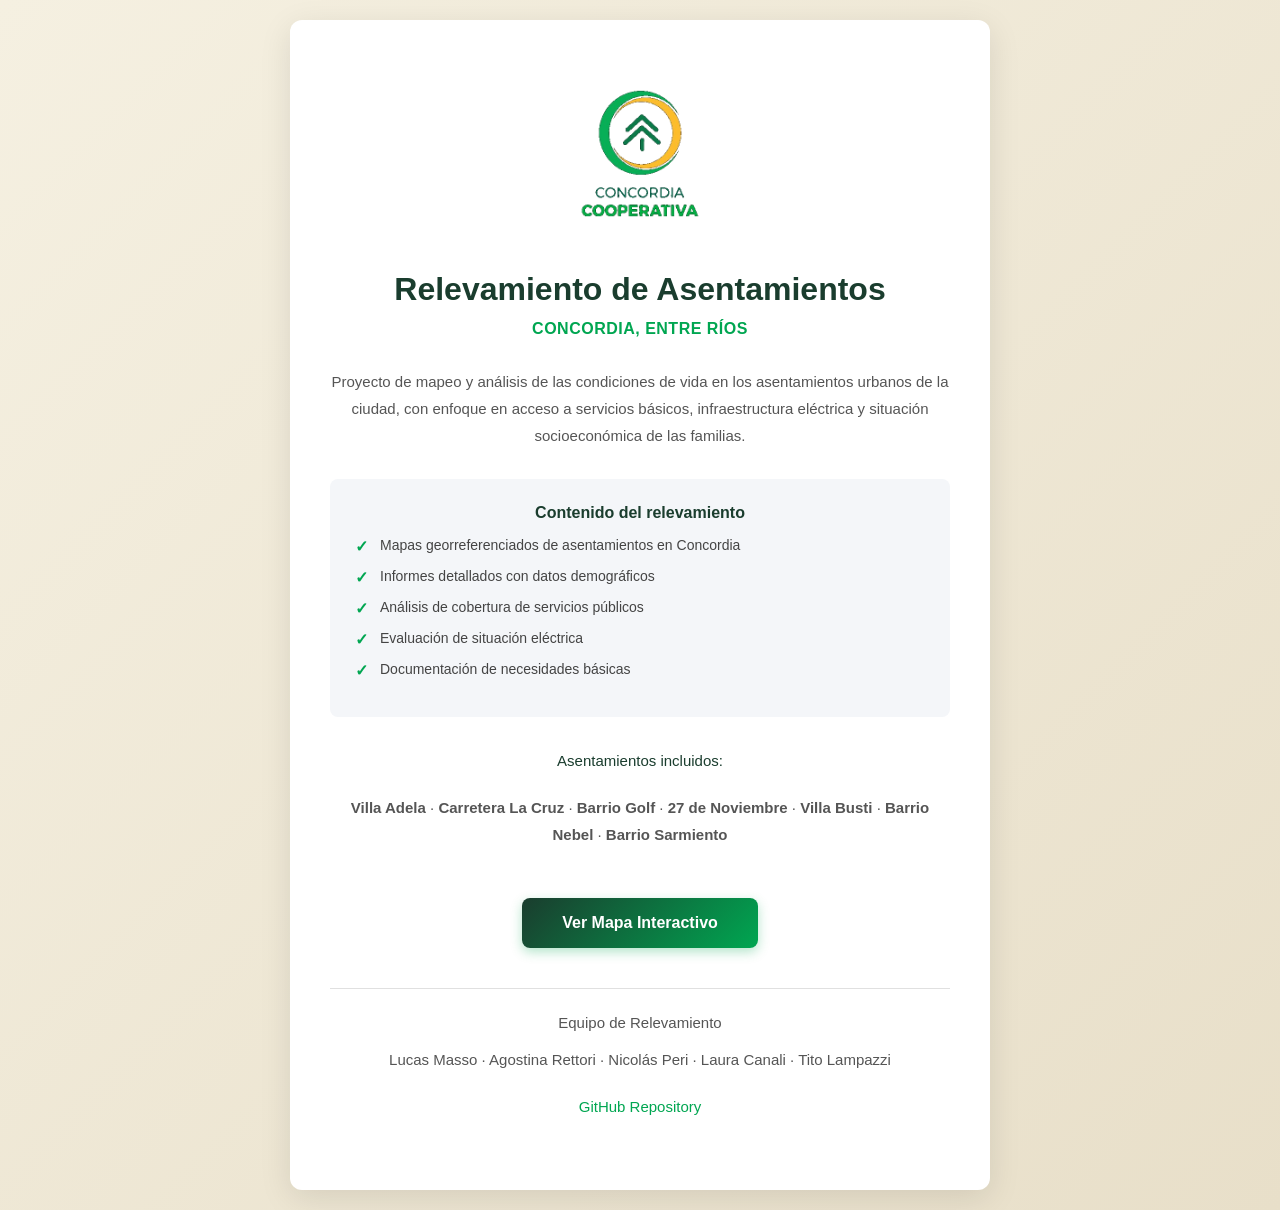
==== index.html @ b4e31e0b "Add files via upload" ====
<!DOCTYPE html>
<html lang="es">
<head>
  <meta charset="UTF-8">
  <meta name="viewport" content="width=device-width, initial-scale=1.0">
  <title>Cooperativa Eléctrica — Relevamiento de Asentamientos</title>
  <style>
    * { margin: 0; padding: 0; box-sizing: border-box; }
    
    body {
      font-family: 'Segoe UI', Tahoma, sans-serif;
      background: linear-gradient(135deg, #f5f0e1 0%, #e8dfc9 100%);
      min-height: 100vh;
      display: flex;
      flex-direction: column;
      justify-content: center;
      align-items: center;
      padding: 20px;
    }
    
    .container {
      max-width: 700px;
      background: white;
      border-radius: 12px;
      box-shadow: 0 8px 32px rgba(0, 0, 0, 0.1);
      padding: 50px 40px;
      text-align: center;
    }
    
    .logo {
      width: 180px;
      height: auto;
      margin: 0 auto 30px;
    }
    
    h1 {
      font-size: 32px;
      font-weight: 700;
      color: #1a3d2e;
      margin-bottom: 12px;
    }
    
    .subtitle {
      font-size: 16px;
      color: #00a651;
      font-weight: 600;
      margin-bottom: 30px;
      text-transform: uppercase;
      letter-spacing: 0.5px;
    }
    
    p {
      font-size: 15px;
      color: #555;
      line-height: 1.8;
      margin-bottom: 20px;
    }
    
    .features {
      background: #f4f6f9;
      border-radius: 8px;
      padding: 25px;
      margin: 30px 0;
      text-align: left;
    }
    
    .features h3 {
      color: #1a3d2e;
      font-size: 16px;
      margin-bottom: 15px;
      text-align: center;
    }
    
    .feature-item {
      display: flex;
      align-items: flex-start;
      margin-bottom: 12px;
      font-size: 14px;
      color: #444;
    }
    
    .feature-item::before {
      content: "✓";
      color: #00a651;
      font-weight: 700;
      margin-right: 12px;
      font-size: 16px;
      flex-shrink: 0;
    }
    
    .cta-button {
      display: inline-block;
      background: linear-gradient(135deg, #1a3d2e, #00a651);
      color: white;
      padding: 16px 40px;
      border-radius: 8px;
      text-decoration: none;
      font-weight: 600;
      font-size: 16px;
      transition: transform 0.2s, box-shadow 0.2s;
      margin-top: 20px;
      box-shadow: 0 4px 12px rgba(0, 166, 81, 0.3);
    }
    
    .cta-button:hover {
      transform: translateY(-2px);
      box-shadow: 0 6px 16px rgba(0, 166, 81, 0.4);
    }
    
    .footer {
      margin-top: 40px;
      padding-top: 20px;
      border-top: 1px solid #e0e0e0;
      font-size: 13px;
      color: #888;
    }
    
    .footer a {
      color: #00a651;
      text-decoration: none;
      font-weight: 500;
    }
    
    .footer a:hover {
      text-decoration: underline;
    }
  </style>
</head>
<body>

<div class="container">
  <img src="logo_cooperativa_transparente.png" alt="Cooperativa Eléctrica" class="logo">
  
  <h1>Relevamiento de Asentamientos</h1>
  <div class="subtitle">Concordia, Entre Ríos</div>
  
  <p>Proyecto de mapeo y análisis de las condiciones de vida en los asentamientos urbanos de la ciudad, con enfoque en acceso a servicios básicos, infraestructura eléctrica y situación socioeconómica de las familias.</p>
  
  <div class="features">
    <h3>Contenido del relevamiento</h3>
    <div class="feature-item">Mapas georreferenciados de asentamientos en Concordia</div>
    <div class="feature-item">Informes detallados con datos demográficos</div>
    <div class="feature-item">Análisis de cobertura de servicios públicos</div>
    <div class="feature-item">Evaluación de situación eléctrica</div>
    <div class="feature-item">Documentación de necesidades básicas</div>
  </div>
  
  <p style="font-weight: 500; color: #1a3d2e; margin-top: 25px;">
    Asentamientos incluidos:
  </p>
  <p style="margin-bottom: 30px;">
    <strong>Villa Adela</strong> · <strong>Carretera La Cruz</strong> · <strong>Barrio Golf</strong> · <strong>27 de Noviembre</strong> · <strong>Villa Busti</strong> · <strong>Barrio Nebel</strong> · <strong>Barrio Sarmiento</strong>
  </p>
  
  <a href="Mapa Relevamiento Asentamientos.html" class="cta-button">Ver Mapa Interactivo</a>
  
  <div class="footer">
    <p style="margin-bottom: 10px;">Equipo de Relevamiento</p>
    <p>Lucas Masso · Agostina Rettori · Nicolás Peri · Laura Canali · Tito Lampazzi</p>
    <p style="margin-top: 15px;">
      <a href="https://github.com/relevamientoestrategico/Mapa-Cooperativa">GitHub Repository</a>
    </p>
  </div>
</div>

</body>
</html>
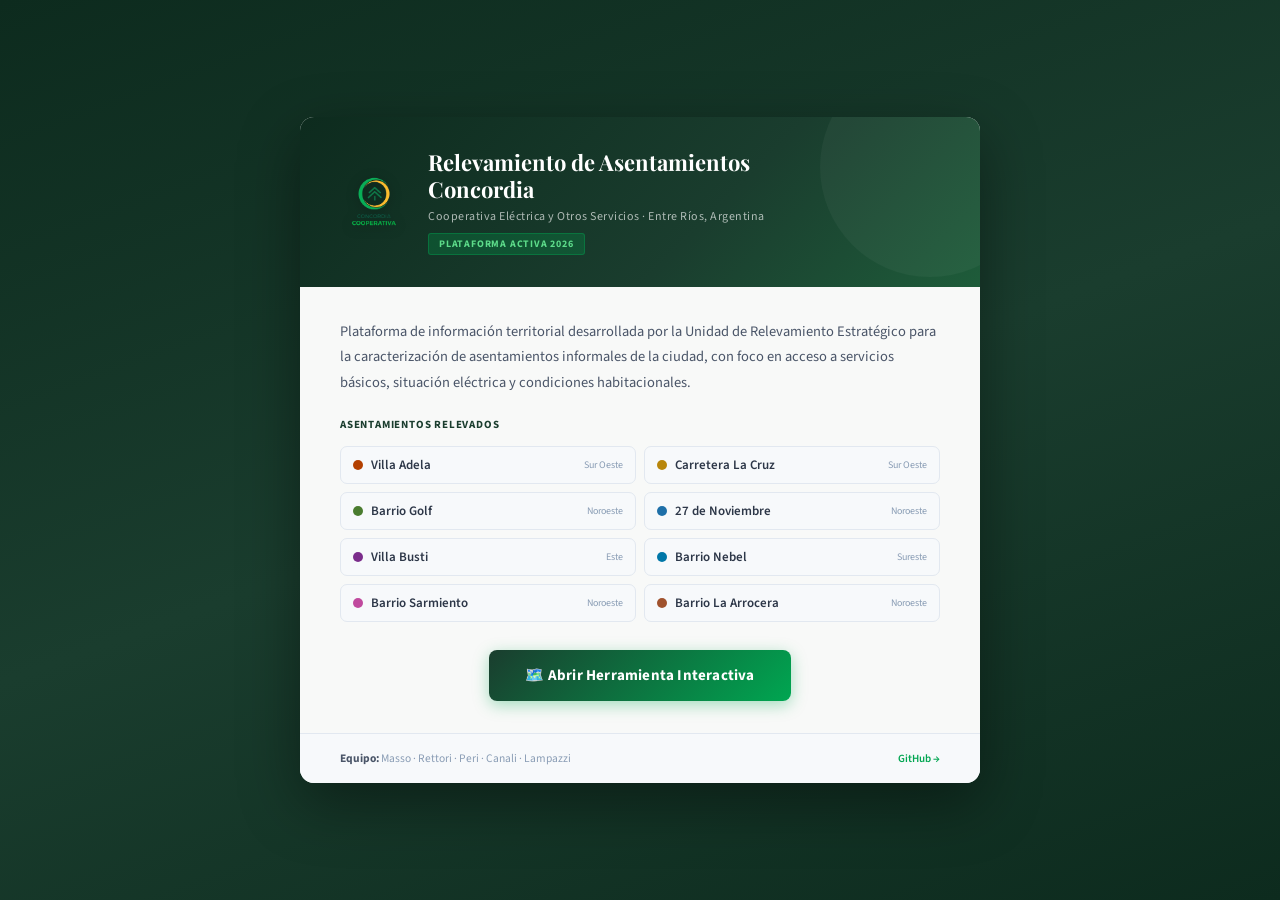
==== commit 7e4f646f: "Add files via upload" ====
--- a/index.html
+++ b/index.html
@@ -4,164 +4,141 @@
   <meta charset="UTF-8">
   <meta name="viewport" content="width=device-width, initial-scale=1.0">
   <title>Cooperativa Eléctrica — Relevamiento de Asentamientos</title>
+  <link href="https://fonts.googleapis.com/css2?family=Playfair+Display:wght@600;700&family=Source+Sans+3:wght@300;400;600&display=swap" rel="stylesheet">
   <style>
-    * { margin: 0; padding: 0; box-sizing: border-box; }
-    
-    body {
-      font-family: 'Segoe UI', Tahoma, sans-serif;
-      background: linear-gradient(135deg, #f5f0e1 0%, #e8dfc9 100%);
-      min-height: 100vh;
-      display: flex;
-      flex-direction: column;
-      justify-content: center;
-      align-items: center;
-      padding: 20px;
+    *{margin:0;padding:0;box-sizing:border-box;}
+    body{
+      font-family:'Source Sans 3',sans-serif;
+      background:linear-gradient(160deg,#0d2b1e 0%,#1a3d2e 50%,#0d2b1e 100%);
+      min-height:100vh;display:flex;flex-direction:column;
+      justify-content:center;align-items:center;padding:24px;
     }
-    
-    .container {
-      max-width: 700px;
-      background: white;
-      border-radius: 12px;
-      box-shadow: 0 8px 32px rgba(0, 0, 0, 0.1);
-      padding: 50px 40px;
-      text-align: center;
+    .card{
+      max-width:680px;width:100%;
+      background:rgba(255,255,255,0.97);
+      border-radius:14px;
+      box-shadow:0 20px 60px rgba(0,0,0,0.4);
+      overflow:hidden;
     }
-    
-    .logo {
-      width: 180px;
-      height: auto;
-      margin: 0 auto 30px;
+    /* Header institucional */
+    .card-header{
+      background:linear-gradient(135deg,#0d2b1e 0%,#1a3d2e 60%,#1e5c3a 100%);
+      padding:32px 40px;
+      display:flex;align-items:center;gap:20px;
+      position:relative;overflow:hidden;
     }
-    
-    h1 {
-      font-size: 32px;
-      font-weight: 700;
-      color: #1a3d2e;
-      margin-bottom: 12px;
+    .card-header::after{
+      content:'';position:absolute;
+      top:-60px;right:-60px;
+      width:220px;height:220px;border-radius:50%;
+      background:rgba(255,255,255,0.04);
     }
-    
-    .subtitle {
-      font-size: 16px;
-      color: #00a651;
-      font-weight: 600;
-      margin-bottom: 30px;
-      text-transform: uppercase;
-      letter-spacing: 0.5px;
+    .card-header img{width:68px;height:68px;object-fit:contain;filter:drop-shadow(0 2px 6px rgba(0,0,0,0.3));position:relative;z-index:1;}
+    .card-header-text{position:relative;z-index:1;}
+    .card-header-text h1{
+      font-family:'Playfair Display',serif;
+      font-size:22px;font-weight:700;color:#fff;
+      line-height:1.25;margin-bottom:4px;
     }
-    
-    p {
-      font-size: 15px;
-      color: #555;
-      line-height: 1.8;
-      margin-bottom: 20px;
+    .card-header-text .sub{font-size:12px;color:rgba(255,255,255,0.65);letter-spacing:0.5px;}
+    .card-header-text .badge{
+      display:inline-block;margin-top:8px;
+      background:rgba(0,166,81,0.25);border:1px solid rgba(0,166,81,0.4);
+      color:#5ddb8a;font-size:10px;font-weight:700;
+      padding:3px 10px;border-radius:3px;letter-spacing:0.8px;text-transform:uppercase;
     }
-    
-    .features {
-      background: #f4f6f9;
-      border-radius: 8px;
-      padding: 25px;
-      margin: 30px 0;
-      text-align: left;
+    /* Cuerpo */
+    .card-body{padding:32px 40px;}
+    .card-body p{font-size:14.5px;color:#4a5568;line-height:1.75;margin-bottom:18px;}
+    /* Barrios grid */
+    .barrios-section{margin:22px 0;}
+    .barrios-title{font-size:11px;font-weight:700;color:#1a3d2e;text-transform:uppercase;letter-spacing:0.8px;margin-bottom:14px;}
+    .barrios-grid{display:grid;grid-template-columns:repeat(2,1fr);gap:8px;}
+    .barrio-chip{
+      display:flex;align-items:center;gap:8px;
+      background:#f7f9fb;border:1px solid #e2e8f0;
+      border-radius:7px;padding:9px 12px;
+      font-size:13px;font-weight:600;color:#2d3748;
+      transition:all 0.15s;
     }
-    
-    .features h3 {
-      color: #1a3d2e;
-      font-size: 16px;
-      margin-bottom: 15px;
-      text-align: center;
+    .barrio-chip:hover{background:#f0f8f3;border-color:#a8d5b5;}
+    .barrio-dot{width:10px;height:10px;border-radius:50%;flex-shrink:0;}
+    .barrio-zona{font-size:10px;color:#8a9db5;margin-left:auto;font-weight:400;}
+    /* CTA */
+    .cta-wrap{text-align:center;margin-top:28px;}
+    .cta-btn{
+      display:inline-flex;align-items:center;gap:10px;
+      background:linear-gradient(135deg,#1a3d2e,#00a651);
+      color:white;padding:15px 36px;border-radius:8px;
+      text-decoration:none;font-weight:700;font-size:15px;
+      box-shadow:0 4px 16px rgba(0,166,81,0.35);
+      transition:transform 0.2s,box-shadow 0.2s;
+      letter-spacing:0.2px;
     }
-    
-    .feature-item {
-      display: flex;
-      align-items: flex-start;
-      margin-bottom: 12px;
-      font-size: 14px;
-      color: #444;
+    .cta-btn:hover{transform:translateY(-2px);box-shadow:0 8px 24px rgba(0,166,81,0.4);}
+    /* Footer */
+    .card-footer{
+      background:#f7f9fb;border-top:1px solid #e2e8f0;
+      padding:16px 40px;
+      display:flex;align-items:center;justify-content:space-between;
     }
-    
-    .feature-item::before {
-      content: "✓";
-      color: #00a651;
-      font-weight: 700;
-      margin-right: 12px;
-      font-size: 16px;
-      flex-shrink: 0;
-    }
-    
-    .cta-button {
-      display: inline-block;
-      background: linear-gradient(135deg, #1a3d2e, #00a651);
-      color: white;
-      padding: 16px 40px;
-      border-radius: 8px;
-      text-decoration: none;
-      font-weight: 600;
-      font-size: 16px;
-      transition: transform 0.2s, box-shadow 0.2s;
-      margin-top: 20px;
-      box-shadow: 0 4px 12px rgba(0, 166, 81, 0.3);
-    }
-    
-    .cta-button:hover {
-      transform: translateY(-2px);
-      box-shadow: 0 6px 16px rgba(0, 166, 81, 0.4);
-    }
-    
-    .footer {
-      margin-top: 40px;
-      padding-top: 20px;
-      border-top: 1px solid #e0e0e0;
-      font-size: 13px;
-      color: #888;
-    }
-    
-    .footer a {
-      color: #00a651;
-      text-decoration: none;
-      font-weight: 500;
-    }
-    
-    .footer a:hover {
-      text-decoration: underline;
+    .card-footer .team{font-size:11.5px;color:#8a9db5;}
+    .card-footer .team strong{color:#4a5568;}
+    .card-footer a{font-size:11px;color:#00a651;text-decoration:none;font-weight:600;}
+    .card-footer a:hover{text-decoration:underline;}
+    @media(max-width:600px){
+      .card-header{padding:24px;flex-direction:column;text-align:center;}
+      .card-body{padding:24px;}
+      .barrios-grid{grid-template-columns:1fr;}
+      .card-footer{flex-direction:column;gap:8px;text-align:center;}
     }
   </style>
 </head>
 <body>
 
-<div class="container">
-  <img src="logo_cooperativa_transparente.png" alt="Cooperativa Eléctrica" class="logo">
-  
-  <h1>Relevamiento de Asentamientos</h1>
-  <div class="subtitle">Concordia, Entre Ríos</div>
-  
-  <p>Proyecto de mapeo y análisis de las condiciones de vida en los asentamientos urbanos de la ciudad, con enfoque en acceso a servicios básicos, infraestructura eléctrica y situación socioeconómica de las familias.</p>
-  
-  <div class="features">
-    <h3>Contenido del relevamiento</h3>
-    <div class="feature-item">Mapas georreferenciados de asentamientos en Concordia</div>
-    <div class="feature-item">Informes detallados con datos demográficos</div>
-    <div class="feature-item">Análisis de cobertura de servicios públicos</div>
-    <div class="feature-item">Evaluación de situación eléctrica</div>
-    <div class="feature-item">Documentación de necesidades básicas</div>
+<div class="card">
+
+  <div class="card-header">
+    <img src="[data-uri]" alt="Cooperativa Eléctrica">
+    <div class="card-header-text">
+      <h1>Relevamiento de Asentamientos<br>Concordia</h1>
+      <div class="sub">Cooperativa Eléctrica y Otros Servicios · Entre Ríos, Argentina</div>
+      <span class="badge">Plataforma activa 2026</span>
+    </div>
   </div>
-  
-  <p style="font-weight: 500; color: #1a3d2e; margin-top: 25px;">
-    Asentamientos incluidos:
-  </p>
-  <p style="margin-bottom: 30px;">
-    <strong>Villa Adela</strong> · <strong>Carretera La Cruz</strong> · <strong>Barrio Golf</strong> · <strong>27 de Noviembre</strong> · <strong>Villa Busti</strong> · <strong>Barrio Nebel</strong> · <strong>Barrio Sarmiento</strong>
-  </p>
-  
-  <a href="Mapa Relevamiento Asentamientos.html" class="cta-button">Ver Mapa Interactivo</a>
-  
-  <div class="footer">
-    <p style="margin-bottom: 10px;">Equipo de Relevamiento</p>
-    <p>Lucas Masso · Agostina Rettori · Nicolás Peri · Laura Canali · Tito Lampazzi</p>
-    <p style="margin-top: 15px;">
-      <a href="https://github.com/relevamientoestrategico/Mapa-Cooperativa">GitHub Repository</a>
-    </p>
+
+  <div class="card-body">
+
+    <p>Plataforma de información territorial desarrollada por la Unidad de Relevamiento Estratégico para la caracterización de asentamientos informales de la ciudad, con foco en acceso a servicios básicos, situación eléctrica y condiciones habitacionales.</p>
+
+    <div class="barrios-section">
+      <div class="barrios-title">Asentamientos relevados</div>
+      <div class="barrios-grid">
+        <div class="barrio-chip"><span class="barrio-dot" style="background:#b34000"></span>Villa Adela<span class="barrio-zona">Sur Oeste</span></div>
+        <div class="barrio-chip"><span class="barrio-dot" style="background:#b8860b"></span>Carretera La Cruz<span class="barrio-zona">Sur Oeste</span></div>
+        <div class="barrio-chip"><span class="barrio-dot" style="background:#4a7c2f"></span>Barrio Golf<span class="barrio-zona">Noroeste</span></div>
+        <div class="barrio-chip"><span class="barrio-dot" style="background:#1e6fa8"></span>27 de Noviembre<span class="barrio-zona">Noroeste</span></div>
+        <div class="barrio-chip"><span class="barrio-dot" style="background:#7b2d8b"></span>Villa Busti<span class="barrio-zona">Este</span></div>
+        <div class="barrio-chip"><span class="barrio-dot" style="background:#0077a8"></span>Barrio Nebel<span class="barrio-zona">Sureste</span></div>
+        <div class="barrio-chip"><span class="barrio-dot" style="background:#c04a9e"></span>Barrio Sarmiento<span class="barrio-zona">Noroeste</span></div>
+        <div class="barrio-chip"><span class="barrio-dot" style="background:#a0522d"></span>Barrio La Arrocera<span class="barrio-zona">Noroeste</span></div>
+      </div>
+    </div>
+
+    <div class="cta-wrap">
+      <a href="Mapa Relevamiento Asentamientos.html" class="cta-btn">
+        🗺️ Abrir Herramienta Interactiva
+      </a>
+    </div>
+
   </div>
+
+  <div class="card-footer">
+    <div class="team"><strong>Equipo:</strong> Masso · Rettori · Peri · Canali · Lampazzi</div>
+    <a href="https://github.com/relevamientoestrategico/Mapa-Cooperativa">GitHub →</a>
+  </div>
+
 </div>
 
 </body>
-</html>
+</html>
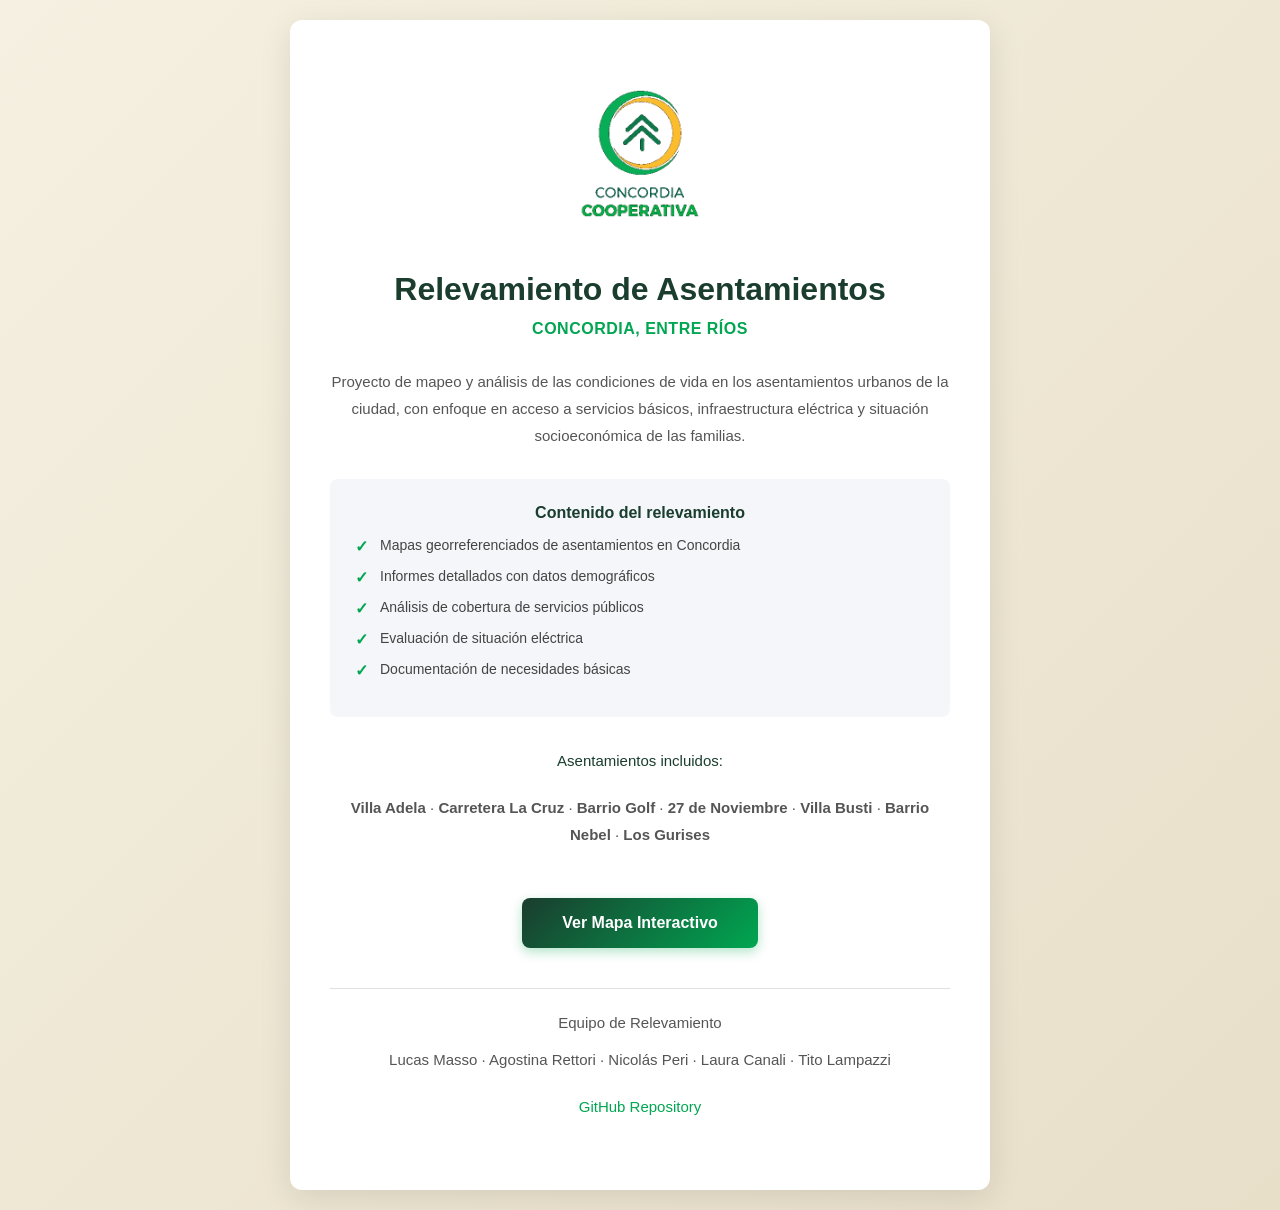
==== commit 0c0e6234: "Add files via upload" ====
--- a/index.html
+++ b/index.html
@@ -4,141 +4,164 @@
   <meta charset="UTF-8">
   <meta name="viewport" content="width=device-width, initial-scale=1.0">
   <title>Cooperativa Eléctrica — Relevamiento de Asentamientos</title>
-  <link href="https://fonts.googleapis.com/css2?family=Playfair+Display:wght@600;700&family=Source+Sans+3:wght@300;400;600&display=swap" rel="stylesheet">
   <style>
-    *{margin:0;padding:0;box-sizing:border-box;}
-    body{
-      font-family:'Source Sans 3',sans-serif;
-      background:linear-gradient(160deg,#0d2b1e 0%,#1a3d2e 50%,#0d2b1e 100%);
-      min-height:100vh;display:flex;flex-direction:column;
-      justify-content:center;align-items:center;padding:24px;
+    * { margin: 0; padding: 0; box-sizing: border-box; }
+    
+    body {
+      font-family: 'Segoe UI', Tahoma, sans-serif;
+      background: linear-gradient(135deg, #f5f0e1 0%, #e8dfc9 100%);
+      min-height: 100vh;
+      display: flex;
+      flex-direction: column;
+      justify-content: center;
+      align-items: center;
+      padding: 20px;
     }
-    .card{
-      max-width:680px;width:100%;
-      background:rgba(255,255,255,0.97);
-      border-radius:14px;
-      box-shadow:0 20px 60px rgba(0,0,0,0.4);
-      overflow:hidden;
+    
+    .container {
+      max-width: 700px;
+      background: white;
+      border-radius: 12px;
+      box-shadow: 0 8px 32px rgba(0, 0, 0, 0.1);
+      padding: 50px 40px;
+      text-align: center;
     }
-    /* Header institucional */
-    .card-header{
-      background:linear-gradient(135deg,#0d2b1e 0%,#1a3d2e 60%,#1e5c3a 100%);
-      padding:32px 40px;
-      display:flex;align-items:center;gap:20px;
-      position:relative;overflow:hidden;
+    
+    .logo {
+      width: 180px;
+      height: auto;
+      margin: 0 auto 30px;
     }
-    .card-header::after{
-      content:'';position:absolute;
-      top:-60px;right:-60px;
-      width:220px;height:220px;border-radius:50%;
-      background:rgba(255,255,255,0.04);
+    
+    h1 {
+      font-size: 32px;
+      font-weight: 700;
+      color: #1a3d2e;
+      margin-bottom: 12px;
     }
-    .card-header img{width:68px;height:68px;object-fit:contain;filter:drop-shadow(0 2px 6px rgba(0,0,0,0.3));position:relative;z-index:1;}
-    .card-header-text{position:relative;z-index:1;}
-    .card-header-text h1{
-      font-family:'Playfair Display',serif;
-      font-size:22px;font-weight:700;color:#fff;
-      line-height:1.25;margin-bottom:4px;
+    
+    .subtitle {
+      font-size: 16px;
+      color: #00a651;
+      font-weight: 600;
+      margin-bottom: 30px;
+      text-transform: uppercase;
+      letter-spacing: 0.5px;
     }
-    .card-header-text .sub{font-size:12px;color:rgba(255,255,255,0.65);letter-spacing:0.5px;}
-    .card-header-text .badge{
-      display:inline-block;margin-top:8px;
-      background:rgba(0,166,81,0.25);border:1px solid rgba(0,166,81,0.4);
-      color:#5ddb8a;font-size:10px;font-weight:700;
-      padding:3px 10px;border-radius:3px;letter-spacing:0.8px;text-transform:uppercase;
+    
+    p {
+      font-size: 15px;
+      color: #555;
+      line-height: 1.8;
+      margin-bottom: 20px;
     }
-    /* Cuerpo */
-    .card-body{padding:32px 40px;}
-    .card-body p{font-size:14.5px;color:#4a5568;line-height:1.75;margin-bottom:18px;}
-    /* Barrios grid */
-    .barrios-section{margin:22px 0;}
-    .barrios-title{font-size:11px;font-weight:700;color:#1a3d2e;text-transform:uppercase;letter-spacing:0.8px;margin-bottom:14px;}
-    .barrios-grid{display:grid;grid-template-columns:repeat(2,1fr);gap:8px;}
-    .barrio-chip{
-      display:flex;align-items:center;gap:8px;
-      background:#f7f9fb;border:1px solid #e2e8f0;
-      border-radius:7px;padding:9px 12px;
-      font-size:13px;font-weight:600;color:#2d3748;
-      transition:all 0.15s;
+    
+    .features {
+      background: #f4f6f9;
+      border-radius: 8px;
+      padding: 25px;
+      margin: 30px 0;
+      text-align: left;
     }
-    .barrio-chip:hover{background:#f0f8f3;border-color:#a8d5b5;}
-    .barrio-dot{width:10px;height:10px;border-radius:50%;flex-shrink:0;}
-    .barrio-zona{font-size:10px;color:#8a9db5;margin-left:auto;font-weight:400;}
-    /* CTA */
-    .cta-wrap{text-align:center;margin-top:28px;}
-    .cta-btn{
-      display:inline-flex;align-items:center;gap:10px;
-      background:linear-gradient(135deg,#1a3d2e,#00a651);
-      color:white;padding:15px 36px;border-radius:8px;
-      text-decoration:none;font-weight:700;font-size:15px;
-      box-shadow:0 4px 16px rgba(0,166,81,0.35);
-      transition:transform 0.2s,box-shadow 0.2s;
-      letter-spacing:0.2px;
+    
+    .features h3 {
+      color: #1a3d2e;
+      font-size: 16px;
+      margin-bottom: 15px;
+      text-align: center;
     }
-    .cta-btn:hover{transform:translateY(-2px);box-shadow:0 8px 24px rgba(0,166,81,0.4);}
-    /* Footer */
-    .card-footer{
-      background:#f7f9fb;border-top:1px solid #e2e8f0;
-      padding:16px 40px;
-      display:flex;align-items:center;justify-content:space-between;
+    
+    .feature-item {
+      display: flex;
+      align-items: flex-start;
+      margin-bottom: 12px;
+      font-size: 14px;
+      color: #444;
     }
-    .card-footer .team{font-size:11.5px;color:#8a9db5;}
-    .card-footer .team strong{color:#4a5568;}
-    .card-footer a{font-size:11px;color:#00a651;text-decoration:none;font-weight:600;}
-    .card-footer a:hover{text-decoration:underline;}
-    @media(max-width:600px){
-      .card-header{padding:24px;flex-direction:column;text-align:center;}
-      .card-body{padding:24px;}
-      .barrios-grid{grid-template-columns:1fr;}
-      .card-footer{flex-direction:column;gap:8px;text-align:center;}
+    
+    .feature-item::before {
+      content: "✓";
+      color: #00a651;
+      font-weight: 700;
+      margin-right: 12px;
+      font-size: 16px;
+      flex-shrink: 0;
+    }
+    
+    .cta-button {
+      display: inline-block;
+      background: linear-gradient(135deg, #1a3d2e, #00a651);
+      color: white;
+      padding: 16px 40px;
+      border-radius: 8px;
+      text-decoration: none;
+      font-weight: 600;
+      font-size: 16px;
+      transition: transform 0.2s, box-shadow 0.2s;
+      margin-top: 20px;
+      box-shadow: 0 4px 12px rgba(0, 166, 81, 0.3);
+    }
+    
+    .cta-button:hover {
+      transform: translateY(-2px);
+      box-shadow: 0 6px 16px rgba(0, 166, 81, 0.4);
+    }
+    
+    .footer {
+      margin-top: 40px;
+      padding-top: 20px;
+      border-top: 1px solid #e0e0e0;
+      font-size: 13px;
+      color: #888;
+    }
+    
+    .footer a {
+      color: #00a651;
+      text-decoration: none;
+      font-weight: 500;
+    }
+    
+    .footer a:hover {
+      text-decoration: underline;
     }
   </style>
 </head>
 <body>
 
-<div class="card">
-
-  <div class="card-header">
-    <img src="[data-uri]" alt="Cooperativa Eléctrica">
-    <div class="card-header-text">
-      <h1>Relevamiento de Asentamientos<br>Concordia</h1>
-      <div class="sub">Cooperativa Eléctrica y Otros Servicios · Entre Ríos, Argentina</div>
-      <span class="badge">Plataforma activa 2026</span>
-    </div>
+<div class="container">
+  <img src="logo_cooperativa_transparente.png" alt="Cooperativa Eléctrica" class="logo">
+  
+  <h1>Relevamiento de Asentamientos</h1>
+  <div class="subtitle">Concordia, Entre Ríos</div>
+  
+  <p>Proyecto de mapeo y análisis de las condiciones de vida en los asentamientos urbanos de la ciudad, con enfoque en acceso a servicios básicos, infraestructura eléctrica y situación socioeconómica de las familias.</p>
+  
+  <div class="features">
+    <h3>Contenido del relevamiento</h3>
+    <div class="feature-item">Mapas georreferenciados de asentamientos en Concordia</div>
+    <div class="feature-item">Informes detallados con datos demográficos</div>
+    <div class="feature-item">Análisis de cobertura de servicios públicos</div>
+    <div class="feature-item">Evaluación de situación eléctrica</div>
+    <div class="feature-item">Documentación de necesidades básicas</div>
   </div>
-
-  <div class="card-body">
-
-    <p>Plataforma de información territorial desarrollada por la Unidad de Relevamiento Estratégico para la caracterización de asentamientos informales de la ciudad, con foco en acceso a servicios básicos, situación eléctrica y condiciones habitacionales.</p>
-
-    <div class="barrios-section">
-      <div class="barrios-title">Asentamientos relevados</div>
-      <div class="barrios-grid">
-        <div class="barrio-chip"><span class="barrio-dot" style="background:#b34000"></span>Villa Adela<span class="barrio-zona">Sur Oeste</span></div>
-        <div class="barrio-chip"><span class="barrio-dot" style="background:#b8860b"></span>Carretera La Cruz<span class="barrio-zona">Sur Oeste</span></div>
-        <div class="barrio-chip"><span class="barrio-dot" style="background:#4a7c2f"></span>Barrio Golf<span class="barrio-zona">Noroeste</span></div>
-        <div class="barrio-chip"><span class="barrio-dot" style="background:#1e6fa8"></span>27 de Noviembre<span class="barrio-zona">Noroeste</span></div>
-        <div class="barrio-chip"><span class="barrio-dot" style="background:#7b2d8b"></span>Villa Busti<span class="barrio-zona">Este</span></div>
-        <div class="barrio-chip"><span class="barrio-dot" style="background:#0077a8"></span>Barrio Nebel<span class="barrio-zona">Sureste</span></div>
-        <div class="barrio-chip"><span class="barrio-dot" style="background:#c04a9e"></span>Barrio Sarmiento<span class="barrio-zona">Noroeste</span></div>
-        <div class="barrio-chip"><span class="barrio-dot" style="background:#a0522d"></span>Barrio La Arrocera<span class="barrio-zona">Noroeste</span></div>
-      </div>
-    </div>
-
-    <div class="cta-wrap">
-      <a href="Mapa Relevamiento Asentamientos.html" class="cta-btn">
-        🗺️ Abrir Herramienta Interactiva
-      </a>
-    </div>
-
+  
+  <p style="font-weight: 500; color: #1a3d2e; margin-top: 25px;">
+    Asentamientos incluidos:
+  </p>
+  <p style="margin-bottom: 30px;">
+    <strong>Villa Adela</strong> · <strong>Carretera La Cruz</strong> · <strong>Barrio Golf</strong> · <strong>27 de Noviembre</strong> · <strong>Villa Busti</strong> · <strong>Barrio Nebel</strong> · <strong>Los Gurises</strong>
+  </p>
+  
+  <a href="Mapa Relevamiento Asentamientos.html" class="cta-button">Ver Mapa Interactivo</a>
+  
+  <div class="footer">
+    <p style="margin-bottom: 10px;">Equipo de Relevamiento</p>
+    <p>Lucas Masso · Agostina Rettori · Nicolás Peri · Laura Canali · Tito Lampazzi</p>
+    <p style="margin-top: 15px;">
+      <a href="https://github.com/relevamientoestrategico/Mapa-Cooperativa">GitHub Repository</a>
+    </p>
   </div>
-
-  <div class="card-footer">
-    <div class="team"><strong>Equipo:</strong> Masso · Rettori · Peri · Canali · Lampazzi</div>
-    <a href="https://github.com/relevamientoestrategico/Mapa-Cooperativa">GitHub →</a>
-  </div>
-
 </div>
 
 </body>
-</html>+</html>
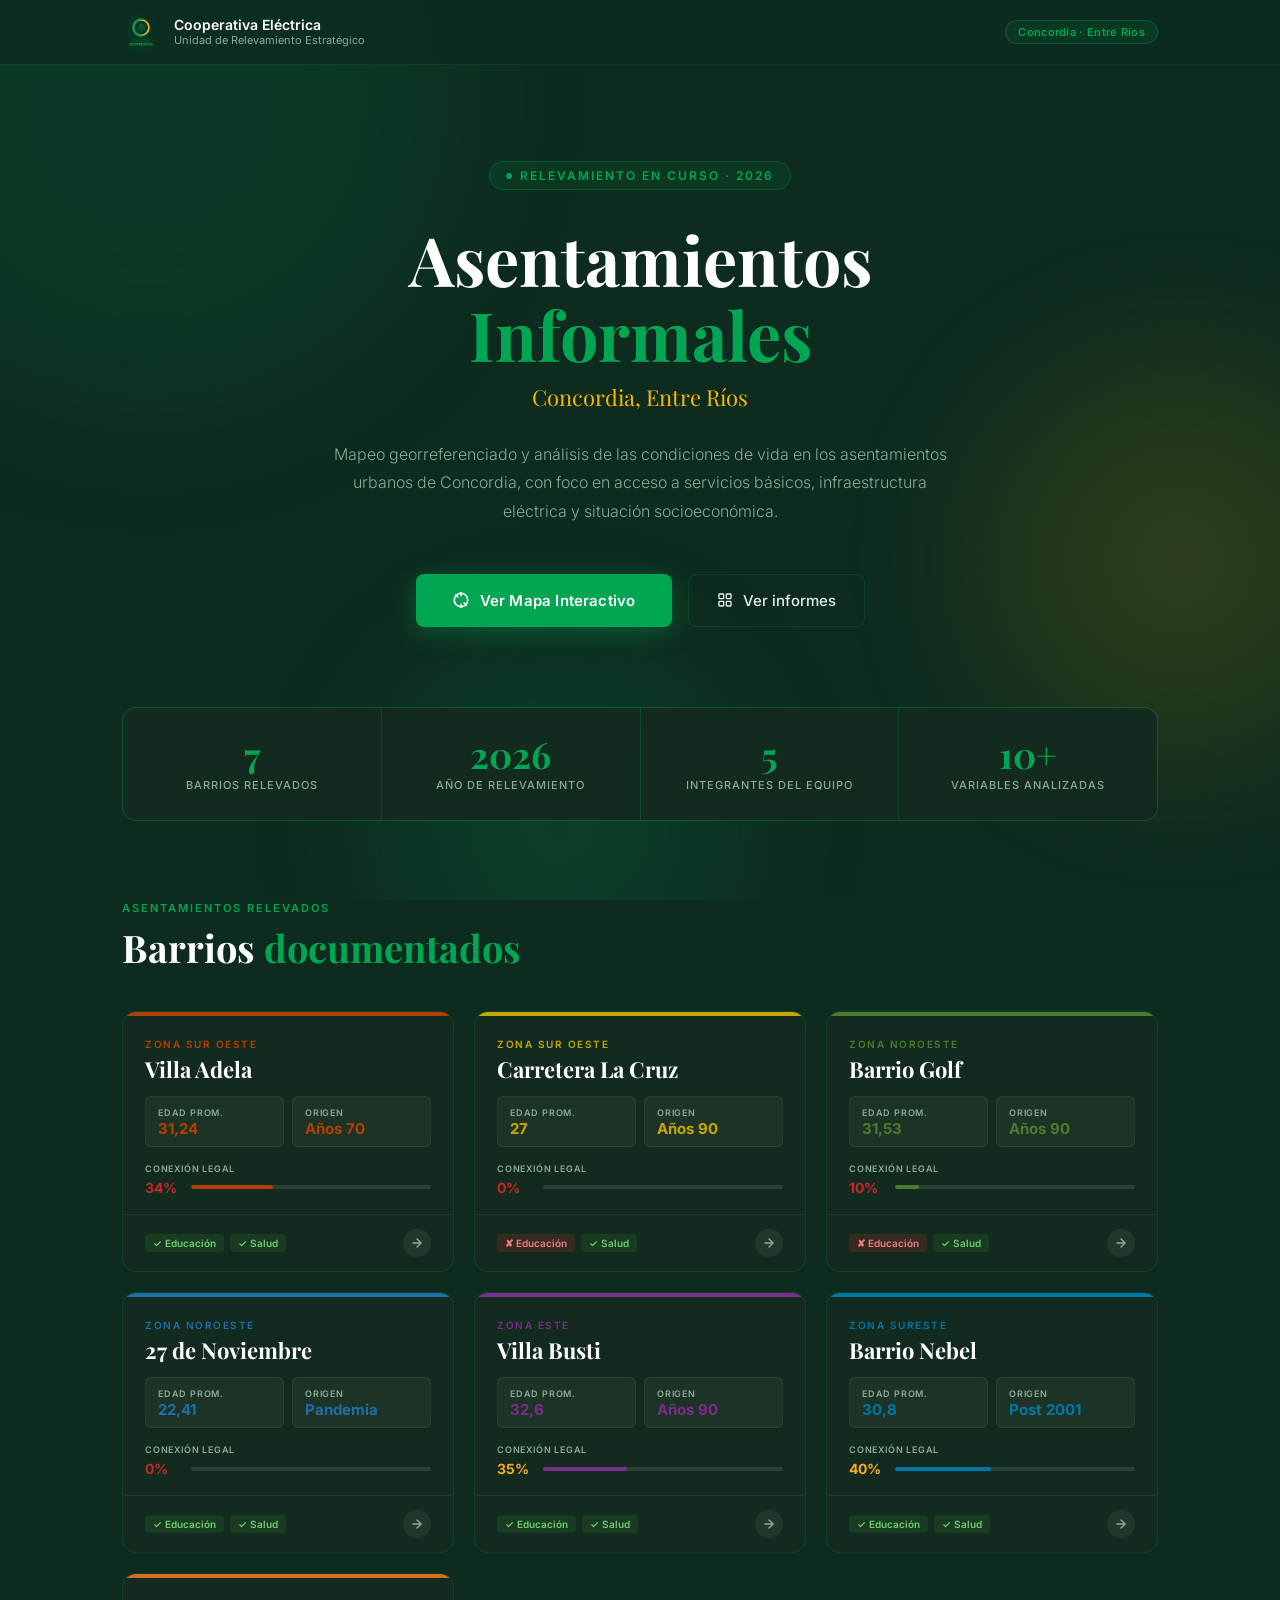
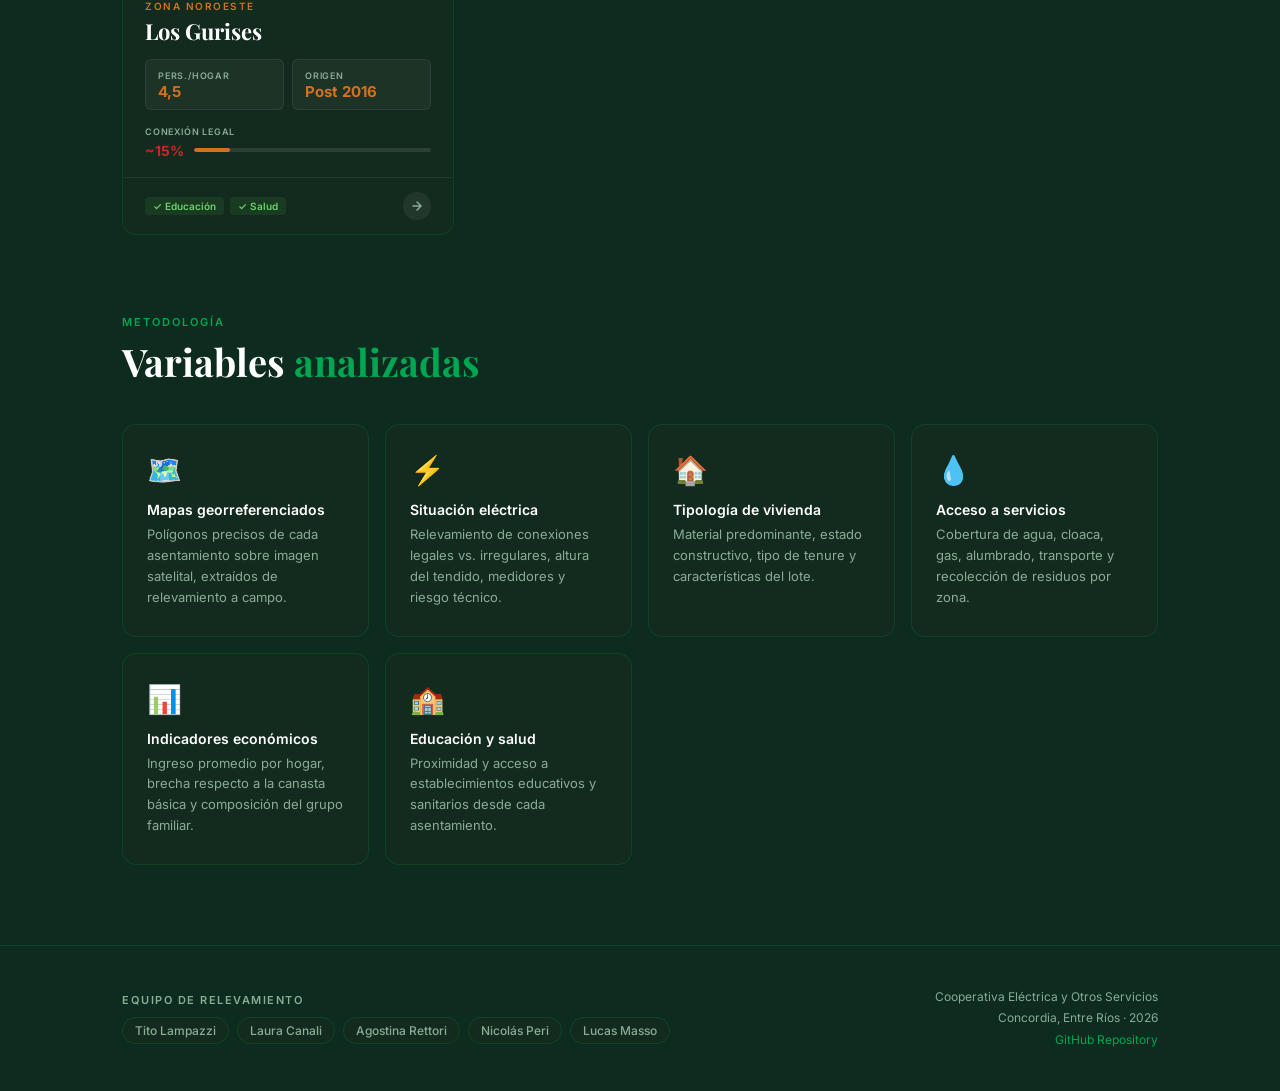
==== commit 34bb0f26: "Add files via upload" ====
--- a/index.html
+++ b/index.html
@@ -3,165 +3,991 @@
 <head>
   <meta charset="UTF-8">
   <meta name="viewport" content="width=device-width, initial-scale=1.0">
-  <title>Cooperativa Eléctrica — Relevamiento de Asentamientos</title>
+  <title>Relevamiento de Asentamientos — Cooperativa Eléctrica · Concordia</title>
+  <link href="https://fonts.googleapis.com/css2?family=Playfair+Display:wght@400;600;700&family=Inter:wght@300;400;500;600&display=swap" rel="stylesheet">
   <style>
-    * { margin: 0; padding: 0; box-sizing: border-box; }
-    
+    :root {
+      --verde-oscuro:   #0d2b1f;
+      --verde-mid:      #1a4d34;
+      --verde-vivo:     #00a651;
+      --verde-claro:    #00c96a;
+      --dorado:         #f5b800;
+      --dorado-suave:   #fdf3cc;
+      --texto:          #e8f0eb;
+      --texto-muted:    #8aab96;
+      --blanco:         #ffffff;
+      --superficie:     #132b1e;
+      --superficie-2:   #1c3d29;
+      --borde:          rgba(0,166,81,0.18);
+      --sombra:         0 8px 32px rgba(0,0,0,0.35);
+      --sombra-card:    0 4px 20px rgba(0,0,0,0.25);
+      --radio:          14px;
+      --radio-sm:       8px;
+    }
+
+    *, *::before, *::after { margin: 0; padding: 0; box-sizing: border-box; }
+
+    html { scroll-behavior: smooth; }
+
     body {
-      font-family: 'Segoe UI', Tahoma, sans-serif;
-      background: linear-gradient(135deg, #f5f0e1 0%, #e8dfc9 100%);
+      font-family: 'Inter', sans-serif;
+      background: var(--verde-oscuro);
+      color: var(--texto);
       min-height: 100vh;
+      overflow-x: hidden;
+    }
+
+    /* ══════════════════════════════════
+       FONDO ANIMADO
+    ══════════════════════════════════ */
+    .bg-orbs {
+      position: fixed;
+      inset: 0;
+      pointer-events: none;
+      z-index: 0;
+      overflow: hidden;
+    }
+    .orb {
+      position: absolute;
+      border-radius: 50%;
+      filter: blur(80px);
+      opacity: 0.12;
+      animation: drift 20s ease-in-out infinite;
+    }
+    .orb-1 { width: 600px; height: 600px; background: var(--verde-vivo);   top: -200px; left: -150px; animation-delay: 0s; }
+    .orb-2 { width: 400px; height: 400px; background: var(--dorado);       top: 40%;    right: -100px; animation-delay: -7s; }
+    .orb-3 { width: 350px; height: 350px; background: var(--verde-claro);  bottom: -100px; left: 30%; animation-delay: -14s; }
+
+    @keyframes drift {
+      0%, 100% { transform: translate(0, 0) scale(1); }
+      33%       { transform: translate(30px, -40px) scale(1.05); }
+      66%       { transform: translate(-20px, 25px) scale(0.97); }
+    }
+
+    /* ══════════════════════════════════
+       LAYOUT
+    ══════════════════════════════════ */
+    .wrapper {
+      position: relative;
+      z-index: 1;
+      max-width: 1100px;
+      margin: 0 auto;
+      padding: 0 32px;
+    }
+
+    /* ══════════════════════════════════
+       NAVBAR
+    ══════════════════════════════════ */
+    nav {
+      position: sticky;
+      top: 0;
+      z-index: 100;
+      background: rgba(13,43,31,0.82);
+      backdrop-filter: blur(16px);
+      -webkit-backdrop-filter: blur(16px);
+      border-bottom: 1px solid var(--borde);
+    }
+    .nav-inner {
+      max-width: 1100px;
+      margin: 0 auto;
+      padding: 0 32px;
+      height: 64px;
+      display: flex;
+      align-items: center;
+      justify-content: space-between;
+    }
+    .nav-brand {
+      display: flex;
+      align-items: center;
+      gap: 14px;
+    }
+    .nav-logo {
+      width: 38px;
+      height: 38px;
+      object-fit: contain;
+      filter: drop-shadow(0 2px 6px rgba(0,166,81,0.4));
+    }
+    .nav-brand-text .nav-title {
+      font-size: 14px;
+      font-weight: 600;
+      color: var(--blanco);
+      line-height: 1.2;
+    }
+    .nav-brand-text .nav-sub {
+      font-size: 11px;
+      color: var(--texto-muted);
+      font-weight: 400;
+    }
+    .nav-badge {
+      font-size: 11px;
+      font-weight: 600;
+      color: var(--verde-vivo);
+      background: rgba(0,166,81,0.12);
+      border: 1px solid rgba(0,166,81,0.3);
+      padding: 4px 12px;
+      border-radius: 20px;
+      letter-spacing: 0.3px;
+    }
+
+    /* ══════════════════════════════════
+       HERO
+    ══════════════════════════════════ */
+    .hero {
+      padding: 96px 0 80px;
+      text-align: center;
+    }
+    .hero-eyebrow {
+      display: inline-flex;
+      align-items: center;
+      gap: 8px;
+      font-size: 12px;
+      font-weight: 600;
+      color: var(--verde-vivo);
+      text-transform: uppercase;
+      letter-spacing: 2px;
+      background: rgba(0,166,81,0.1);
+      border: 1px solid rgba(0,166,81,0.25);
+      padding: 6px 16px;
+      border-radius: 20px;
+      margin-bottom: 32px;
+      opacity: 0;
+      animation: fadeUp 0.7s ease forwards 0.1s;
+    }
+    .hero-eyebrow::before {
+      content: '';
+      width: 6px; height: 6px;
+      background: var(--verde-vivo);
+      border-radius: 50%;
+      animation: pulse 2s ease-in-out infinite;
+    }
+    @keyframes pulse {
+      0%, 100% { opacity: 1; transform: scale(1); }
+      50%       { opacity: 0.5; transform: scale(0.8); }
+    }
+
+    .hero h1 {
+      font-family: 'Playfair Display', serif;
+      font-size: clamp(38px, 6vw, 68px);
+      font-weight: 700;
+      line-height: 1.1;
+      color: var(--blanco);
+      margin-bottom: 10px;
+      opacity: 0;
+      animation: fadeUp 0.7s ease forwards 0.25s;
+    }
+    .hero h1 em {
+      font-style: normal;
+      color: var(--verde-vivo);
+    }
+    .hero-lugar {
+      font-family: 'Playfair Display', serif;
+      font-size: clamp(16px, 2.5vw, 22px);
+      color: var(--dorado);
+      font-weight: 400;
+      margin-bottom: 28px;
+      opacity: 0;
+      animation: fadeUp 0.7s ease forwards 0.4s;
+    }
+    .hero-desc {
+      max-width: 620px;
+      margin: 0 auto 48px;
+      font-size: 16px;
+      line-height: 1.8;
+      color: var(--texto-muted);
+      font-weight: 300;
+      opacity: 0;
+      animation: fadeUp 0.7s ease forwards 0.55s;
+    }
+
+    .hero-cta-group {
+      display: flex;
+      gap: 16px;
+      justify-content: center;
+      flex-wrap: wrap;
+      opacity: 0;
+      animation: fadeUp 0.7s ease forwards 0.7s;
+    }
+    .btn-primary {
+      display: inline-flex;
+      align-items: center;
+      gap: 10px;
+      background: var(--verde-vivo);
+      color: var(--blanco);
+      padding: 16px 36px;
+      border-radius: var(--radio-sm);
+      text-decoration: none;
+      font-size: 15px;
+      font-weight: 600;
+      letter-spacing: 0.2px;
+      box-shadow: 0 4px 24px rgba(0,166,81,0.4);
+      transition: transform 0.2s ease, box-shadow 0.2s ease, background 0.2s;
+    }
+    .btn-primary:hover {
+      transform: translateY(-3px);
+      box-shadow: 0 8px 32px rgba(0,166,81,0.55);
+      background: var(--verde-claro);
+    }
+    .btn-primary svg { width: 18px; height: 18px; flex-shrink: 0; }
+
+    .btn-secondary {
+      display: inline-flex;
+      align-items: center;
+      gap: 10px;
+      background: transparent;
+      color: var(--texto);
+      padding: 16px 28px;
+      border-radius: var(--radio-sm);
+      text-decoration: none;
+      font-size: 15px;
+      font-weight: 500;
+      border: 1px solid var(--borde);
+      transition: border-color 0.2s, color 0.2s, background 0.2s;
+    }
+    .btn-secondary:hover {
+      border-color: rgba(0,166,81,0.5);
+      color: var(--verde-vivo);
+      background: rgba(0,166,81,0.06);
+    }
+
+    @keyframes fadeUp {
+      from { opacity: 0; transform: translateY(22px); }
+      to   { opacity: 1; transform: translateY(0); }
+    }
+
+    /* ══════════════════════════════════
+       STATS BAR
+    ══════════════════════════════════ */
+    .stats-bar {
+      display: grid;
+      grid-template-columns: repeat(4, 1fr);
+      gap: 1px;
+      background: var(--borde);
+      border: 1px solid var(--borde);
+      border-radius: var(--radio);
+      overflow: hidden;
+      margin: 0 0 80px;
+      opacity: 0;
+      animation: fadeUp 0.7s ease forwards 0.85s;
+    }
+    .stat-item {
+      background: var(--superficie);
+      padding: 28px 24px;
+      text-align: center;
+      transition: background 0.2s;
+    }
+    .stat-item:hover { background: var(--superficie-2); }
+    .stat-num {
+      font-family: 'Playfair Display', serif;
+      font-size: 36px;
+      font-weight: 700;
+      color: var(--verde-vivo);
+      line-height: 1;
+      margin-bottom: 6px;
+    }
+    .stat-label {
+      font-size: 11px;
+      font-weight: 500;
+      color: var(--texto-muted);
+      text-transform: uppercase;
+      letter-spacing: 1px;
+    }
+
+    /* ══════════════════════════════════
+       SECCIÓN BARRIOS
+    ══════════════════════════════════ */
+    .section-header {
+      margin-bottom: 40px;
+      opacity: 0;
+      animation: fadeUp 0.6s ease forwards;
+      animation-play-state: paused;
+    }
+    .section-header.visible { animation-play-state: running; }
+
+    .section-eyebrow {
+      font-size: 11px;
+      font-weight: 600;
+      color: var(--verde-vivo);
+      text-transform: uppercase;
+      letter-spacing: 2px;
+      margin-bottom: 10px;
+    }
+    .section-title {
+      font-family: 'Playfair Display', serif;
+      font-size: clamp(26px, 3.5vw, 38px);
+      font-weight: 700;
+      color: var(--blanco);
+      line-height: 1.2;
+    }
+    .section-title span { color: var(--verde-vivo); }
+
+    /* ══════════════════════════════════
+       GRID DE BARRIOS
+    ══════════════════════════════════ */
+    .barrios-grid {
+      display: grid;
+      grid-template-columns: repeat(auto-fill, minmax(300px, 1fr));
+      gap: 20px;
+      margin-bottom: 80px;
+    }
+
+    .barrio-card {
+      background: var(--superficie);
+      border: 1px solid var(--borde);
+      border-radius: var(--radio);
+      overflow: hidden;
+      text-decoration: none;
+      color: inherit;
       display: flex;
       flex-direction: column;
-      justify-content: center;
+      transition: transform 0.25s ease, box-shadow 0.25s ease, border-color 0.25s;
+      opacity: 0;
+      transform: translateY(20px);
+      transition: opacity 0.5s ease, transform 0.5s ease, box-shadow 0.25s ease, border-color 0.25s;
+    }
+    .barrio-card.visible {
+      opacity: 1;
+      transform: translateY(0);
+    }
+    .barrio-card:hover {
+      transform: translateY(-5px);
+      box-shadow: var(--sombra);
+      border-color: var(--color-barrio, rgba(0,166,81,0.4));
+    }
+
+    .card-stripe {
+      height: 4px;
+      background: var(--color-barrio, var(--verde-vivo));
+    }
+    .card-body {
+      padding: 22px 22px 18px;
+      flex: 1;
+    }
+    .card-zona {
+      font-size: 10px;
+      font-weight: 600;
+      text-transform: uppercase;
+      letter-spacing: 1.5px;
+      color: var(--color-barrio, var(--verde-vivo));
+      margin-bottom: 6px;
+    }
+    .card-nombre {
+      font-family: 'Playfair Display', serif;
+      font-size: 22px;
+      font-weight: 700;
+      color: var(--blanco);
+      margin-bottom: 14px;
+      line-height: 1.2;
+    }
+    .card-kpis {
+      display: grid;
+      grid-template-columns: 1fr 1fr;
+      gap: 8px;
+      margin-bottom: 16px;
+    }
+    .card-kpi {
+      background: rgba(255,255,255,0.04);
+      border: 1px solid rgba(255,255,255,0.07);
+      border-radius: 6px;
+      padding: 10px 12px;
+    }
+    .card-kpi-label {
+      font-size: 9px;
+      font-weight: 600;
+      text-transform: uppercase;
+      letter-spacing: 0.8px;
+      color: var(--texto-muted);
+      margin-bottom: 3px;
+    }
+    .card-kpi-val {
+      font-size: 15px;
+      font-weight: 700;
+      color: var(--color-barrio, var(--verde-vivo));
+      line-height: 1;
+    }
+    .card-elec {
+      margin-top: 4px;
+    }
+    .card-elec-label {
+      font-size: 9px;
+      font-weight: 600;
+      text-transform: uppercase;
+      letter-spacing: 0.8px;
+      color: var(--texto-muted);
+      margin-bottom: 5px;
+    }
+    .card-elec-row {
+      display: flex;
       align-items: center;
-      padding: 20px;
-    }
-    
-    .container {
-      max-width: 700px;
-      background: white;
-      border-radius: 12px;
-      box-shadow: 0 8px 32px rgba(0, 0, 0, 0.1);
-      padding: 50px 40px;
-      text-align: center;
-    }
-    
-    .logo {
-      width: 180px;
-      height: auto;
-      margin: 0 auto 30px;
-    }
-    
-    h1 {
-      font-size: 32px;
+      gap: 10px;
+    }
+    .card-elec-pct {
+      font-size: 14px;
       font-weight: 700;
-      color: #1a3d2e;
-      margin-bottom: 12px;
-    }
-    
-    .subtitle {
-      font-size: 16px;
-      color: #00a651;
-      font-weight: 600;
-      margin-bottom: 30px;
+      flex-shrink: 0;
+      min-width: 36px;
+    }
+    .card-elec-bar {
+      flex: 1;
+      height: 4px;
+      background: rgba(255,255,255,0.1);
+      border-radius: 2px;
+      overflow: hidden;
+    }
+    .card-elec-fill {
+      height: 100%;
+      border-radius: 2px;
+      background: var(--color-barrio, var(--verde-vivo));
+      transition: width 1s ease;
+    }
+
+    .card-footer {
+      padding: 14px 22px;
+      border-top: 1px solid rgba(255,255,255,0.06);
+      display: flex;
+      align-items: center;
+      justify-content: space-between;
+    }
+    .card-badges {
+      display: flex;
+      gap: 6px;
+    }
+    .badge-mini {
+      font-size: 10px;
+      font-weight: 600;
+      padding: 3px 8px;
+      border-radius: 4px;
+    }
+    .badge-si  { background: rgba(46,125,50,0.2);  color: #6fcf6f; }
+    .badge-no  { background: rgba(198,40,40,0.2);  color: #f08080; }
+
+    .card-arrow {
+      width: 28px; height: 28px;
+      border-radius: 50%;
+      background: rgba(255,255,255,0.06);
+      display: flex; align-items: center; justify-content: center;
+      transition: background 0.2s, transform 0.2s;
+      flex-shrink: 0;
+    }
+    .barrio-card:hover .card-arrow {
+      background: var(--color-barrio, var(--verde-vivo));
+      transform: translateX(3px);
+    }
+    .card-arrow svg { width: 14px; height: 14px; color: var(--texto-muted); }
+    .barrio-card:hover .card-arrow svg { color: white; }
+
+    /* ══════════════════════════════════
+       SECCIÓN CONTENIDO
+    ══════════════════════════════════ */
+    .features-section {
+      margin-bottom: 80px;
+    }
+    .features-grid {
+      display: grid;
+      grid-template-columns: repeat(auto-fill, minmax(220px, 1fr));
+      gap: 16px;
+    }
+    .feature-card {
+      background: var(--superficie);
+      border: 1px solid var(--borde);
+      border-radius: var(--radio);
+      padding: 28px 24px;
+      opacity: 0;
+      animation: fadeUp 0.5s ease forwards;
+      animation-play-state: paused;
+    }
+    .feature-card.visible { animation-play-state: running; }
+    .feature-icon {
+      font-size: 28px;
+      margin-bottom: 14px;
+      display: block;
+    }
+    .feature-title {
+      font-size: 14px;
+      font-weight: 600;
+      color: var(--blanco);
+      margin-bottom: 6px;
+    }
+    .feature-desc {
+      font-size: 13px;
+      color: var(--texto-muted);
+      line-height: 1.6;
+    }
+
+    /* ══════════════════════════════════
+       FOOTER
+    ══════════════════════════════════ */
+    footer {
+      border-top: 1px solid var(--borde);
+      padding: 40px 0;
+    }
+    .footer-inner {
+      max-width: 1100px;
+      margin: 0 auto;
+      padding: 0 32px;
+      display: flex;
+      align-items: center;
+      justify-content: space-between;
+      flex-wrap: wrap;
+      gap: 24px;
+    }
+    .footer-equipo-label {
+      font-size: 11px;
+      font-weight: 600;
       text-transform: uppercase;
-      letter-spacing: 0.5px;
-    }
-    
-    p {
-      font-size: 15px;
-      color: #555;
+      letter-spacing: 1.5px;
+      color: var(--texto-muted);
+      margin-bottom: 10px;
+    }
+    .footer-chips {
+      display: flex;
+      flex-wrap: wrap;
+      gap: 8px;
+    }
+    .footer-chip {
+      font-size: 12px;
+      font-weight: 500;
+      color: var(--texto-muted);
+      background: var(--superficie);
+      border: 1px solid var(--borde);
+      padding: 5px 12px;
+      border-radius: 20px;
+    }
+    .footer-right {
+      text-align: right;
+    }
+    .footer-copy {
+      font-size: 12px;
+      color: var(--texto-muted);
       line-height: 1.8;
-      margin-bottom: 20px;
-    }
-    
-    .features {
-      background: #f4f6f9;
-      border-radius: 8px;
-      padding: 25px;
-      margin: 30px 0;
-      text-align: left;
-    }
-    
-    .features h3 {
-      color: #1a3d2e;
-      font-size: 16px;
-      margin-bottom: 15px;
-      text-align: center;
-    }
-    
-    .feature-item {
-      display: flex;
-      align-items: flex-start;
-      margin-bottom: 12px;
-      font-size: 14px;
-      color: #444;
-    }
-    
-    .feature-item::before {
-      content: "✓";
-      color: #00a651;
-      font-weight: 700;
-      margin-right: 12px;
-      font-size: 16px;
-      flex-shrink: 0;
-    }
-    
-    .cta-button {
-      display: inline-block;
-      background: linear-gradient(135deg, #1a3d2e, #00a651);
-      color: white;
-      padding: 16px 40px;
-      border-radius: 8px;
+    }
+    .footer-copy a {
+      color: var(--verde-vivo);
       text-decoration: none;
-      font-weight: 600;
-      font-size: 16px;
-      transition: transform 0.2s, box-shadow 0.2s;
-      margin-top: 20px;
-      box-shadow: 0 4px 12px rgba(0, 166, 81, 0.3);
-    }
-    
-    .cta-button:hover {
-      transform: translateY(-2px);
-      box-shadow: 0 6px 16px rgba(0, 166, 81, 0.4);
-    }
-    
-    .footer {
-      margin-top: 40px;
-      padding-top: 20px;
-      border-top: 1px solid #e0e0e0;
-      font-size: 13px;
-      color: #888;
-    }
-    
-    .footer a {
-      color: #00a651;
-      text-decoration: none;
-      font-weight: 500;
-    }
-    
-    .footer a:hover {
-      text-decoration: underline;
+    }
+    .footer-copy a:hover { text-decoration: underline; }
+
+    /* ══════════════════════════════════
+       RESPONSIVE
+    ══════════════════════════════════ */
+    @media (max-width: 720px) {
+      .wrapper { padding: 0 20px; }
+      .nav-inner { padding: 0 20px; }
+      .stats-bar { grid-template-columns: repeat(2, 1fr); }
+      .hero { padding: 60px 0 48px; }
+      .footer-inner { flex-direction: column; text-align: center; }
+      .footer-right { text-align: center; }
+    }
+    @media (max-width: 480px) {
+      .stats-bar { grid-template-columns: 1fr 1fr; }
+      .hero-cta-group { flex-direction: column; align-items: center; }
     }
   </style>
 </head>
 <body>
 
-<div class="container">
-  <img src="logo_cooperativa_transparente.png" alt="Cooperativa Eléctrica" class="logo">
-  
-  <h1>Relevamiento de Asentamientos</h1>
-  <div class="subtitle">Concordia, Entre Ríos</div>
-  
-  <p>Proyecto de mapeo y análisis de las condiciones de vida en los asentamientos urbanos de la ciudad, con enfoque en acceso a servicios básicos, infraestructura eléctrica y situación socioeconómica de las familias.</p>
-  
-  <div class="features">
-    <h3>Contenido del relevamiento</h3>
-    <div class="feature-item">Mapas georreferenciados de asentamientos en Concordia</div>
-    <div class="feature-item">Informes detallados con datos demográficos</div>
-    <div class="feature-item">Análisis de cobertura de servicios públicos</div>
-    <div class="feature-item">Evaluación de situación eléctrica</div>
-    <div class="feature-item">Documentación de necesidades básicas</div>
+<!-- Fondo con orbes animados -->
+<div class="bg-orbs">
+  <div class="orb orb-1"></div>
+  <div class="orb orb-2"></div>
+  <div class="orb orb-3"></div>
+</div>
+
+<!-- Navbar -->
+<nav>
+  <div class="nav-inner">
+    <div class="nav-brand">
+      <img src="logo_cooperativa_transparente.png" alt="Cooperativa Eléctrica" class="nav-logo">
+      <div class="nav-brand-text">
+        <div class="nav-title">Cooperativa Eléctrica</div>
+        <div class="nav-sub">Unidad de Relevamiento Estratégico</div>
+      </div>
+    </div>
+    <div class="nav-badge">Concordia · Entre Ríos</div>
   </div>
-  
-  <p style="font-weight: 500; color: #1a3d2e; margin-top: 25px;">
-    Asentamientos incluidos:
-  </p>
-  <p style="margin-bottom: 30px;">
-    <strong>Villa Adela</strong> · <strong>Carretera La Cruz</strong> · <strong>Barrio Golf</strong> · <strong>27 de Noviembre</strong> · <strong>Villa Busti</strong> · <strong>Barrio Nebel</strong> · <strong>Los Gurises</strong>
-  </p>
-  
-  <a href="Mapa Relevamiento Asentamientos.html" class="cta-button">Ver Mapa Interactivo</a>
-  
-  <div class="footer">
-    <p style="margin-bottom: 10px;">Equipo de Relevamiento</p>
-    <p>Lucas Masso · Agostina Rettori · Nicolás Peri · Laura Canali · Tito Lampazzi</p>
-    <p style="margin-top: 15px;">
-      <a href="https://github.com/relevamientoestrategico/Mapa-Cooperativa">GitHub Repository</a>
+</nav>
+
+<!-- Hero -->
+<div class="wrapper">
+  <section class="hero">
+    <div class="hero-eyebrow">Relevamiento en curso · 2026</div>
+    <h1>Asentamientos<br><em>Informales</em></h1>
+    <div class="hero-lugar">Concordia, Entre Ríos</div>
+    <p class="hero-desc">
+      Mapeo georreferenciado y análisis de las condiciones de vida en los asentamientos urbanos de Concordia, con foco en acceso a servicios básicos, infraestructura eléctrica y situación socioeconómica.
     </p>
+    <div class="hero-cta-group">
+      <a href="Mapa Relevamiento Asentamientos.html" class="btn-primary">
+        <svg viewBox="0 0 24 24" fill="none" stroke="currentColor" stroke-width="2.2" stroke-linecap="round" stroke-linejoin="round"><path d="M3 12a9 9 0 1 0 18 0 9 9 0 0 0-18 0"/><path d="M12 2v4M12 18v4M4.93 4.93l2.83 2.83M16.24 16.24l2.83 2.83"/></svg>
+        Ver Mapa Interactivo
+      </a>
+      <a href="#barrios" class="btn-secondary">
+        <svg viewBox="0 0 24 24" fill="none" stroke="currentColor" stroke-width="2" stroke-linecap="round" stroke-linejoin="round" width="16" height="16"><rect x="3" y="3" width="7" height="7" rx="1"/><rect x="14" y="3" width="7" height="7" rx="1"/><rect x="3" y="14" width="7" height="7" rx="1"/><rect x="14" y="14" width="7" height="7" rx="1"/></svg>
+        Ver informes
+      </a>
+    </div>
+  </section>
+
+  <!-- Stats bar -->
+  <div class="stats-bar">
+    <div class="stat-item">
+      <div class="stat-num">7</div>
+      <div class="stat-label">Barrios relevados</div>
+    </div>
+    <div class="stat-item">
+      <div class="stat-num">2026</div>
+      <div class="stat-label">Año de relevamiento</div>
+    </div>
+    <div class="stat-item">
+      <div class="stat-num">5</div>
+      <div class="stat-label">Integrantes del equipo</div>
+    </div>
+    <div class="stat-item">
+      <div class="stat-num">10+</div>
+      <div class="stat-label">Variables analizadas</div>
+    </div>
   </div>
-</div>
+
+  <!-- Barrios -->
+  <section id="barrios">
+    <div class="section-header" id="sh-barrios">
+      <div class="section-eyebrow">Asentamientos relevados</div>
+      <div class="section-title">Barrios <span>documentados</span></div>
+    </div>
+
+    <div class="barrios-grid">
+
+      <a href="Relevamiento Villa Adela.html" class="barrio-card" style="--color-barrio:#b34000;" id="bc-1">
+        <div class="card-stripe"></div>
+        <div class="card-body">
+          <div class="card-zona">Zona Sur Oeste</div>
+          <div class="card-nombre">Villa Adela</div>
+          <div class="card-kpis">
+            <div class="card-kpi">
+              <div class="card-kpi-label">Edad prom.</div>
+              <div class="card-kpi-val">31,24</div>
+            </div>
+            <div class="card-kpi">
+              <div class="card-kpi-label">Origen</div>
+              <div class="card-kpi-val">Años 70</div>
+            </div>
+          </div>
+          <div class="card-elec">
+            <div class="card-elec-label">Conexión legal</div>
+            <div class="card-elec-row">
+              <span class="card-elec-pct" style="color:#c62828;">34%</span>
+              <div class="card-elec-bar"><div class="card-elec-fill" style="width:34%;background:#b34000;"></div></div>
+            </div>
+          </div>
+        </div>
+        <div class="card-footer">
+          <div class="card-badges">
+            <span class="badge-mini badge-si">✓ Educación</span>
+            <span class="badge-mini badge-si">✓ Salud</span>
+          </div>
+          <div class="card-arrow">
+            <svg viewBox="0 0 24 24" fill="none" stroke="currentColor" stroke-width="2.5" stroke-linecap="round" stroke-linejoin="round"><path d="M5 12h14M12 5l7 7-7 7"/></svg>
+          </div>
+        </div>
+      </a>
+
+      <a href="Relevamiento Carretera La Cruz.html" class="barrio-card" style="--color-barrio:#c8a800;" id="bc-2">
+        <div class="card-stripe"></div>
+        <div class="card-body">
+          <div class="card-zona">Zona Sur Oeste</div>
+          <div class="card-nombre">Carretera La Cruz</div>
+          <div class="card-kpis">
+            <div class="card-kpi">
+              <div class="card-kpi-label">Edad prom.</div>
+              <div class="card-kpi-val">27</div>
+            </div>
+            <div class="card-kpi">
+              <div class="card-kpi-label">Origen</div>
+              <div class="card-kpi-val">Años 90</div>
+            </div>
+          </div>
+          <div class="card-elec">
+            <div class="card-elec-label">Conexión legal</div>
+            <div class="card-elec-row">
+              <span class="card-elec-pct" style="color:#c62828;">0%</span>
+              <div class="card-elec-bar"><div class="card-elec-fill" style="width:0%;background:#c8a800;"></div></div>
+            </div>
+          </div>
+        </div>
+        <div class="card-footer">
+          <div class="card-badges">
+            <span class="badge-mini badge-no">✘ Educación</span>
+            <span class="badge-mini badge-si">✓ Salud</span>
+          </div>
+          <div class="card-arrow">
+            <svg viewBox="0 0 24 24" fill="none" stroke="currentColor" stroke-width="2.5" stroke-linecap="round" stroke-linejoin="round"><path d="M5 12h14M12 5l7 7-7 7"/></svg>
+          </div>
+        </div>
+      </a>
+
+      <a href="Relevamiento Barrio Golf.html" class="barrio-card" style="--color-barrio:#4a7c2f;" id="bc-3">
+        <div class="card-stripe"></div>
+        <div class="card-body">
+          <div class="card-zona">Zona Noroeste</div>
+          <div class="card-nombre">Barrio Golf</div>
+          <div class="card-kpis">
+            <div class="card-kpi">
+              <div class="card-kpi-label">Edad prom.</div>
+              <div class="card-kpi-val">31,53</div>
+            </div>
+            <div class="card-kpi">
+              <div class="card-kpi-label">Origen</div>
+              <div class="card-kpi-val">Años 90</div>
+            </div>
+          </div>
+          <div class="card-elec">
+            <div class="card-elec-label">Conexión legal</div>
+            <div class="card-elec-row">
+              <span class="card-elec-pct" style="color:#c62828;">10%</span>
+              <div class="card-elec-bar"><div class="card-elec-fill" style="width:10%;background:#4a7c2f;"></div></div>
+            </div>
+          </div>
+        </div>
+        <div class="card-footer">
+          <div class="card-badges">
+            <span class="badge-mini badge-no">✘ Educación</span>
+            <span class="badge-mini badge-si">✓ Salud</span>
+          </div>
+          <div class="card-arrow">
+            <svg viewBox="0 0 24 24" fill="none" stroke="currentColor" stroke-width="2.5" stroke-linecap="round" stroke-linejoin="round"><path d="M5 12h14M12 5l7 7-7 7"/></svg>
+          </div>
+        </div>
+      </a>
+
+      <a href="Relevamiento 27 de Noviembre.html" class="barrio-card" style="--color-barrio:#1e6fa8;" id="bc-4">
+        <div class="card-stripe"></div>
+        <div class="card-body">
+          <div class="card-zona">Zona Noroeste</div>
+          <div class="card-nombre">27 de Noviembre</div>
+          <div class="card-kpis">
+            <div class="card-kpi">
+              <div class="card-kpi-label">Edad prom.</div>
+              <div class="card-kpi-val">22,41</div>
+            </div>
+            <div class="card-kpi">
+              <div class="card-kpi-label">Origen</div>
+              <div class="card-kpi-val">Pandemia</div>
+            </div>
+          </div>
+          <div class="card-elec">
+            <div class="card-elec-label">Conexión legal</div>
+            <div class="card-elec-row">
+              <span class="card-elec-pct" style="color:#c62828;">0%</span>
+              <div class="card-elec-bar"><div class="card-elec-fill" style="width:0%;background:#1e6fa8;"></div></div>
+            </div>
+          </div>
+        </div>
+        <div class="card-footer">
+          <div class="card-badges">
+            <span class="badge-mini badge-si">✓ Educación</span>
+            <span class="badge-mini badge-si">✓ Salud</span>
+          </div>
+          <div class="card-arrow">
+            <svg viewBox="0 0 24 24" fill="none" stroke="currentColor" stroke-width="2.5" stroke-linecap="round" stroke-linejoin="round"><path d="M5 12h14M12 5l7 7-7 7"/></svg>
+          </div>
+        </div>
+      </a>
+
+      <a href="Relevamiento Villa Busti.html" class="barrio-card" style="--color-barrio:#7b2d8b;" id="bc-5">
+        <div class="card-stripe"></div>
+        <div class="card-body">
+          <div class="card-zona">Zona Este</div>
+          <div class="card-nombre">Villa Busti</div>
+          <div class="card-kpis">
+            <div class="card-kpi">
+              <div class="card-kpi-label">Edad prom.</div>
+              <div class="card-kpi-val">32,6</div>
+            </div>
+            <div class="card-kpi">
+              <div class="card-kpi-label">Origen</div>
+              <div class="card-kpi-val">Años 90</div>
+            </div>
+          </div>
+          <div class="card-elec">
+            <div class="card-elec-label">Conexión legal</div>
+            <div class="card-elec-row">
+              <span class="card-elec-pct" style="color:#f9a825;">35%</span>
+              <div class="card-elec-bar"><div class="card-elec-fill" style="width:35%;background:#7b2d8b;"></div></div>
+            </div>
+          </div>
+        </div>
+        <div class="card-footer">
+          <div class="card-badges">
+            <span class="badge-mini badge-si">✓ Educación</span>
+            <span class="badge-mini badge-si">✓ Salud</span>
+          </div>
+          <div class="card-arrow">
+            <svg viewBox="0 0 24 24" fill="none" stroke="currentColor" stroke-width="2.5" stroke-linecap="round" stroke-linejoin="round"><path d="M5 12h14M12 5l7 7-7 7"/></svg>
+          </div>
+        </div>
+      </a>
+
+      <a href="Relevamiento Barrio Nebel.html" class="barrio-card" style="--color-barrio:#0077a8;" id="bc-6">
+        <div class="card-stripe"></div>
+        <div class="card-body">
+          <div class="card-zona">Zona Sureste</div>
+          <div class="card-nombre">Barrio Nebel</div>
+          <div class="card-kpis">
+            <div class="card-kpi">
+              <div class="card-kpi-label">Edad prom.</div>
+              <div class="card-kpi-val">30,8</div>
+            </div>
+            <div class="card-kpi">
+              <div class="card-kpi-label">Origen</div>
+              <div class="card-kpi-val">Post 2001</div>
+            </div>
+          </div>
+          <div class="card-elec">
+            <div class="card-elec-label">Conexión legal</div>
+            <div class="card-elec-row">
+              <span class="card-elec-pct" style="color:#f9a825;">40%</span>
+              <div class="card-elec-bar"><div class="card-elec-fill" style="width:40%;background:#0077a8;"></div></div>
+            </div>
+          </div>
+        </div>
+        <div class="card-footer">
+          <div class="card-badges">
+            <span class="badge-mini badge-si">✓ Educación</span>
+            <span class="badge-mini badge-si">✓ Salud</span>
+          </div>
+          <div class="card-arrow">
+            <svg viewBox="0 0 24 24" fill="none" stroke="currentColor" stroke-width="2.5" stroke-linecap="round" stroke-linejoin="round"><path d="M5 12h14M12 5l7 7-7 7"/></svg>
+          </div>
+        </div>
+      </a>
+
+      <a href="Relevamiento_Los_Gurises.html" class="barrio-card" style="--color-barrio:#d4711f;" id="bc-7">
+        <div class="card-stripe"></div>
+        <div class="card-body">
+          <div class="card-zona">Zona Noroeste</div>
+          <div class="card-nombre">Los Gurises</div>
+          <div class="card-kpis">
+            <div class="card-kpi">
+              <div class="card-kpi-label">Pers./hogar</div>
+              <div class="card-kpi-val">4,5</div>
+            </div>
+            <div class="card-kpi">
+              <div class="card-kpi-label">Origen</div>
+              <div class="card-kpi-val">Post 2016</div>
+            </div>
+          </div>
+          <div class="card-elec">
+            <div class="card-elec-label">Conexión legal</div>
+            <div class="card-elec-row">
+              <span class="card-elec-pct" style="color:#c62828;">~15%</span>
+              <div class="card-elec-bar"><div class="card-elec-fill" style="width:15%;background:#d4711f;"></div></div>
+            </div>
+          </div>
+        </div>
+        <div class="card-footer">
+          <div class="card-badges">
+            <span class="badge-mini badge-si">✓ Educación</span>
+            <span class="badge-mini badge-si">✓ Salud</span>
+          </div>
+          <div class="card-arrow">
+            <svg viewBox="0 0 24 24" fill="none" stroke="currentColor" stroke-width="2.5" stroke-linecap="round" stroke-linejoin="round"><path d="M5 12h14M12 5l7 7-7 7"/></svg>
+          </div>
+        </div>
+      </a>
+
+    </div>
+  </section>
+
+  <!-- Qué contiene el relevamiento -->
+  <section class="features-section">
+    <div class="section-header" id="sh-features">
+      <div class="section-eyebrow">Metodología</div>
+      <div class="section-title">Variables <span>analizadas</span></div>
+    </div>
+    <div class="features-grid">
+      <div class="feature-card" id="fc-1">
+        <span class="feature-icon">🗺️</span>
+        <div class="feature-title">Mapas georreferenciados</div>
+        <div class="feature-desc">Polígonos precisos de cada asentamiento sobre imagen satelital, extraídos de relevamiento a campo.</div>
+      </div>
+      <div class="feature-card" id="fc-2">
+        <span class="feature-icon">⚡</span>
+        <div class="feature-title">Situación eléctrica</div>
+        <div class="feature-desc">Relevamiento de conexiones legales vs. irregulares, altura del tendido, medidores y riesgo técnico.</div>
+      </div>
+      <div class="feature-card" id="fc-3">
+        <span class="feature-icon">🏠</span>
+        <div class="feature-title">Tipología de vivienda</div>
+        <div class="feature-desc">Material predominante, estado constructivo, tipo de tenure y características del lote.</div>
+      </div>
+      <div class="feature-card" id="fc-4">
+        <span class="feature-icon">💧</span>
+        <div class="feature-title">Acceso a servicios</div>
+        <div class="feature-desc">Cobertura de agua, cloaca, gas, alumbrado, transporte y recolección de residuos por zona.</div>
+      </div>
+      <div class="feature-card" id="fc-5">
+        <span class="feature-icon">📊</span>
+        <div class="feature-title">Indicadores económicos</div>
+        <div class="feature-desc">Ingreso promedio por hogar, brecha respecto a la canasta básica y composición del grupo familiar.</div>
+      </div>
+      <div class="feature-card" id="fc-6">
+        <span class="feature-icon">🏫</span>
+        <div class="feature-title">Educación y salud</div>
+        <div class="feature-desc">Proximidad y acceso a establecimientos educativos y sanitarios desde cada asentamiento.</div>
+      </div>
+    </div>
+  </section>
+
+</div><!-- /wrapper -->
+
+<!-- Footer -->
+<footer>
+  <div class="footer-inner">
+    <div>
+      <div class="footer-equipo-label">Equipo de relevamiento</div>
+      <div class="footer-chips">
+        <span class="footer-chip">Tito Lampazzi</span>
+        <span class="footer-chip">Laura Canali</span>
+        <span class="footer-chip">Agostina Rettori</span>
+        <span class="footer-chip">Nicolás Peri</span>
+        <span class="footer-chip">Lucas Masso</span>
+      </div>
+    </div>
+    <div class="footer-right">
+      <div class="footer-copy">
+        Cooperativa Eléctrica y Otros Servicios<br>
+        Concordia, Entre Ríos · 2026<br>
+        <a href="https://github.com/relevamientoestrategico/Mapa-Cooperativa">GitHub Repository</a>
+      </div>
+    </div>
+  </div>
+</footer>
+
+<script>
+  // Intersection Observer para animaciones al hacer scroll
+  const observer = new IntersectionObserver((entries) => {
+    entries.forEach(entry => {
+      if (entry.isIntersecting) {
+        entry.target.classList.add('visible');
+        observer.unobserve(entry.target);
+      }
+    });
+  }, { threshold: 0.12 });
+
+  // Headers de sección
+  document.querySelectorAll('.section-header').forEach(el => observer.observe(el));
+
+  // Cards de barrios con delay escalonado
+  document.querySelectorAll('.barrio-card').forEach((el, i) => {
+    el.style.transitionDelay = `${i * 0.07}s`;
+    observer.observe(el);
+  });
+
+  // Feature cards con delay
+  document.querySelectorAll('.feature-card').forEach((el, i) => {
+    el.style.animationDelay = `${i * 0.08}s`;
+    observer.observe(el);
+  });
+</script>
 
 </body>
 </html>
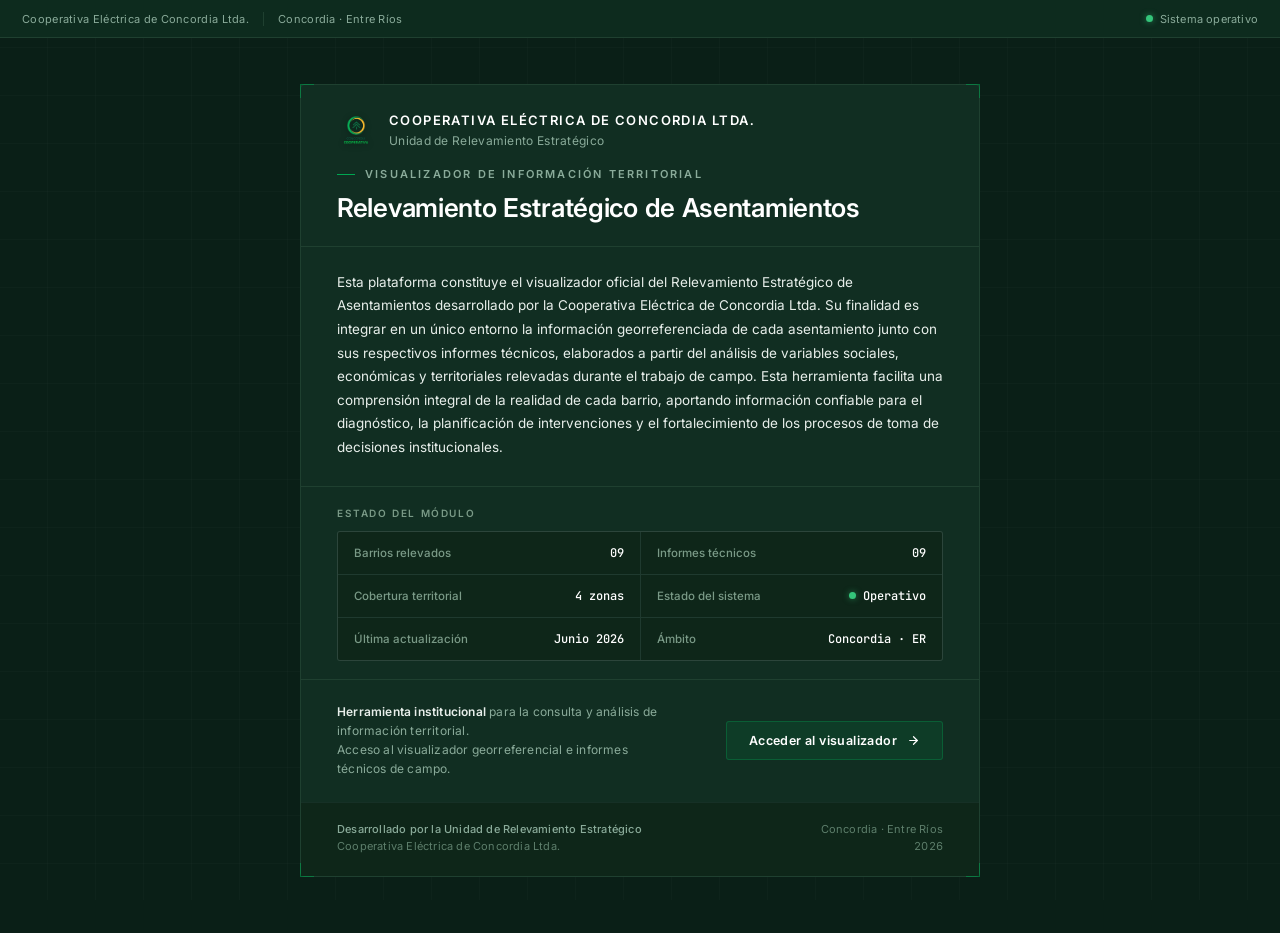
==== commit 07f33e8d: "Add files via upload" ====
--- a/index.html
+++ b/index.html
@@ -3,991 +3,509 @@
 <head>
   <meta charset="UTF-8">
   <meta name="viewport" content="width=device-width, initial-scale=1.0">
-  <title>Relevamiento de Asentamientos — Cooperativa Eléctrica · Concordia</title>
-  <link href="https://fonts.googleapis.com/css2?family=Playfair+Display:wght@400;600;700&family=Inter:wght@300;400;500;600&display=swap" rel="stylesheet">
+  <title>Sistema de Información Territorial — Cooperativa Eléctrica de Concordia</title>
+  <link href="https://fonts.googleapis.com/css2?family=Inter:wght@300;400;500;600;700&family=JetBrains+Mono:wght@400;500&display=swap" rel="stylesheet">
   <style>
+    *, *::before, *::after { margin: 0; padding: 0; box-sizing: border-box; }
+
     :root {
-      --verde-oscuro:   #0d2b1f;
-      --verde-mid:      #1a4d34;
-      --verde-vivo:     #00a651;
-      --verde-claro:    #00c96a;
-      --dorado:         #f5b800;
-      --dorado-suave:   #fdf3cc;
-      --texto:          #e8f0eb;
-      --texto-muted:    #8aab96;
-      --blanco:         #ffffff;
-      --superficie:     #132b1e;
-      --superficie-2:   #1c3d29;
-      --borde:          rgba(0,166,81,0.18);
-      --sombra:         0 8px 32px rgba(0,0,0,0.35);
-      --sombra-card:    0 4px 20px rgba(0,0,0,0.25);
-      --radio:          14px;
-      --radio-sm:       8px;
-    }
-
-    *, *::before, *::after { margin: 0; padding: 0; box-sizing: border-box; }
-
-    html { scroll-behavior: smooth; }
-
+      --bg-base:        #0a1f17;
+      --bg-surface:     #0d2b1e;
+      --bg-card:        #112e22;
+      --bg-card-2:      #0e2619;
+
+      --border:         #1f4030;
+      --border-soft:    #163026;
+      --border-line:    rgba(255,255,255,0.06);
+
+      --text:           #e8efeb;
+      --text-strong:    #ffffff;
+      --text-muted:     #8aab9a;
+      --text-dim:       #5d7e6b;
+      --text-label:     #7a9a87;
+
+      --accent:         #00a651;
+      --accent-soft:    rgba(0,166,81,0.12);
+      --accent-border:  rgba(0,166,81,0.32);
+
+      --status-ok:      #34c47a;
+      --status-warn:    #d4a017;
+
+      --mono:           'JetBrains Mono', 'SF Mono', 'Courier New', monospace;
+    }
+
+    html, body {
+      height: 100%;
+      font-family: 'Inter', sans-serif;
+      background: var(--bg-base);
+      color: var(--text);
+      -webkit-font-smoothing: antialiased;
+      font-feature-settings: 'tnum' 1;
+    }
+
+    /* Fondo: rejilla técnica muy sutil */
     body {
-      font-family: 'Inter', sans-serif;
-      background: var(--verde-oscuro);
-      color: var(--texto);
+      background-image:
+        linear-gradient(rgba(255,255,255,0.014) 1px, transparent 1px),
+        linear-gradient(90deg, rgba(255,255,255,0.014) 1px, transparent 1px);
+      background-size: 48px 48px;
+      background-position: -1px -1px;
+    }
+
+    /* ════════════════════════════════════════
+       TOPBAR de sistema
+    ════════════════════════════════════════ */
+    .system-bar {
+      position: fixed;
+      top: 0; left: 0; right: 0;
+      height: 38px;
+      background: var(--bg-surface);
+      border-bottom: 1px solid var(--border);
+      display: flex;
+      align-items: center;
+      padding: 0 22px;
+      font-size: 11px;
+      color: var(--text-muted);
+      z-index: 100;
+      letter-spacing: 0.3px;
+    }
+    .system-bar-id {
+      font-size: 11px;
+      color: var(--text-muted);
+      letter-spacing: 0.3px;
+      font-weight: 400;
+    }
+    .system-bar-id strong {
+      color: var(--text);
+      font-weight: 500;
+      margin-right: 4px;
+    }
+    .system-bar-sep {
+      width: 1px;
+      height: 14px;
+      background: var(--border);
+      margin: 0 14px;
+    }
+    .system-bar-right {
+      margin-left: auto;
+      display: flex;
+      align-items: center;
+      gap: 18px;
+      font-size: 11px;
+      color: var(--text-muted);
+      letter-spacing: 0.2px;
+    }
+    .system-status {
+      display: inline-flex;
+      align-items: center;
+      gap: 7px;
+    }
+    .led {
+      width: 7px; height: 7px;
+      border-radius: 50%;
+      background: var(--status-ok);
+      box-shadow: 0 0 6px rgba(52,196,122,0.55);
+    }
+    .led.led-pulse {
+      animation: ledpulse 2.2s ease-in-out infinite;
+    }
+    @keyframes ledpulse {
+      0%, 100% { opacity: 1; }
+      50%       { opacity: 0.4; }
+    }
+
+    /* ════════════════════════════════════════
+       CONTENEDOR PRINCIPAL
+    ════════════════════════════════════════ */
+    .stage {
       min-height: 100vh;
-      overflow-x: hidden;
-    }
-
-    /* ══════════════════════════════════
-       FONDO ANIMADO
-    ══════════════════════════════════ */
-    .bg-orbs {
-      position: fixed;
-      inset: 0;
-      pointer-events: none;
-      z-index: 0;
-      overflow: hidden;
-    }
-    .orb {
+      padding: 84px 24px 56px;
+      display: flex;
+      align-items: flex-start;
+      justify-content: center;
+    }
+
+    .access-panel {
+      width: 100%;
+      max-width: 680px;
+      background: var(--bg-card);
+      border: 1px solid var(--border);
+      border-radius: 4px;
+      position: relative;
+    }
+
+    /* Marca de esquinas técnica */
+    .access-panel::before,
+    .access-panel::after,
+    .corner {
+      content: '';
       position: absolute;
-      border-radius: 50%;
-      filter: blur(80px);
-      opacity: 0.12;
-      animation: drift 20s ease-in-out infinite;
-    }
-    .orb-1 { width: 600px; height: 600px; background: var(--verde-vivo);   top: -200px; left: -150px; animation-delay: 0s; }
-    .orb-2 { width: 400px; height: 400px; background: var(--dorado);       top: 40%;    right: -100px; animation-delay: -7s; }
-    .orb-3 { width: 350px; height: 350px; background: var(--verde-claro);  bottom: -100px; left: 30%; animation-delay: -14s; }
-
-    @keyframes drift {
-      0%, 100% { transform: translate(0, 0) scale(1); }
-      33%       { transform: translate(30px, -40px) scale(1.05); }
-      66%       { transform: translate(-20px, 25px) scale(0.97); }
-    }
-
-    /* ══════════════════════════════════
-       LAYOUT
-    ══════════════════════════════════ */
-    .wrapper {
-      position: relative;
-      z-index: 1;
-      max-width: 1100px;
-      margin: 0 auto;
-      padding: 0 32px;
-    }
-
-    /* ══════════════════════════════════
-       NAVBAR
-    ══════════════════════════════════ */
-    nav {
-      position: sticky;
-      top: 0;
-      z-index: 100;
-      background: rgba(13,43,31,0.82);
-      backdrop-filter: blur(16px);
-      -webkit-backdrop-filter: blur(16px);
-      border-bottom: 1px solid var(--borde);
-    }
-    .nav-inner {
-      max-width: 1100px;
-      margin: 0 auto;
-      padding: 0 32px;
-      height: 64px;
-      display: flex;
-      align-items: center;
-      justify-content: space-between;
-    }
-    .nav-brand {
+      width: 14px;
+      height: 14px;
+      border: 1px solid var(--accent);
+      opacity: 0.55;
+    }
+    .access-panel::before {
+      top: -1px; left: -1px;
+      border-right: none; border-bottom: none;
+    }
+    .access-panel::after {
+      top: -1px; right: -1px;
+      border-left: none; border-bottom: none;
+    }
+    .corner-bl {
+      bottom: -1px; left: -1px;
+      border-right: none; border-top: none;
+    }
+    .corner-br {
+      bottom: -1px; right: -1px;
+      border-left: none; border-top: none;
+    }
+
+    /* ── HEADER del panel ── */
+    .panel-header {
+      padding: 26px 36px 22px;
+      border-bottom: 1px solid var(--border);
+    }
+    .org-row {
       display: flex;
       align-items: center;
       gap: 14px;
-    }
-    .nav-logo {
+      margin-bottom: 18px;
+    }
+    .org-logo {
       width: 38px;
       height: 38px;
       object-fit: contain;
-      filter: drop-shadow(0 2px 6px rgba(0,166,81,0.4));
-    }
-    .nav-brand-text .nav-title {
-      font-size: 14px;
+      filter: drop-shadow(0 1px 3px rgba(0,0,0,0.4));
+      flex-shrink: 0;
+    }
+    .org-meta {
+      flex: 1;
+      min-width: 0;
+    }
+    .org-institucion {
+      font-size: 13px;
       font-weight: 600;
-      color: var(--blanco);
-      line-height: 1.2;
-    }
-    .nav-brand-text .nav-sub {
-      font-size: 11px;
-      color: var(--texto-muted);
+      color: var(--text-strong);
+      text-transform: uppercase;
+      letter-spacing: 1.4px;
+      line-height: 1.25;
+      margin-bottom: 4px;
+    }
+    .org-unidad {
+      font-size: 12px;
       font-weight: 400;
-    }
-    .nav-badge {
+      color: var(--text-muted);
+      letter-spacing: 0.3px;
+      line-height: 1.25;
+    }
+
+    .system-title {
       font-size: 11px;
       font-weight: 600;
-      color: var(--verde-vivo);
-      background: rgba(0,166,81,0.12);
-      border: 1px solid rgba(0,166,81,0.3);
-      padding: 4px 12px;
-      border-radius: 20px;
-      letter-spacing: 0.3px;
-    }
-
-    /* ══════════════════════════════════
-       HERO
-    ══════════════════════════════════ */
-    .hero {
-      padding: 96px 0 80px;
-      text-align: center;
-    }
-    .hero-eyebrow {
-      display: inline-flex;
-      align-items: center;
-      gap: 8px;
-      font-size: 12px;
+      color: var(--text-muted);
+      text-transform: uppercase;
+      letter-spacing: 2.2px;
+      margin-bottom: 12px;
+      display: flex;
+      align-items: center;
+      gap: 10px;
+    }
+    .system-title::before {
+      content: '';
+      width: 18px;
+      height: 1px;
+      background: var(--accent);
+      flex-shrink: 0;
+    }
+
+    .module-title {
+      font-size: 26px;
       font-weight: 600;
-      color: var(--verde-vivo);
-      text-transform: uppercase;
-      letter-spacing: 2px;
-      background: rgba(0,166,81,0.1);
-      border: 1px solid rgba(0,166,81,0.25);
-      padding: 6px 16px;
-      border-radius: 20px;
-      margin-bottom: 32px;
-      opacity: 0;
-      animation: fadeUp 0.7s ease forwards 0.1s;
-    }
-    .hero-eyebrow::before {
-      content: '';
-      width: 6px; height: 6px;
-      background: var(--verde-vivo);
-      border-radius: 50%;
-      animation: pulse 2s ease-in-out infinite;
-    }
-    @keyframes pulse {
-      0%, 100% { opacity: 1; transform: scale(1); }
-      50%       { opacity: 0.5; transform: scale(0.8); }
-    }
-
-    .hero h1 {
-      font-family: 'Playfair Display', serif;
-      font-size: clamp(38px, 6vw, 68px);
-      font-weight: 700;
-      line-height: 1.1;
-      color: var(--blanco);
-      margin-bottom: 10px;
-      opacity: 0;
-      animation: fadeUp 0.7s ease forwards 0.25s;
-    }
-    .hero h1 em {
-      font-style: normal;
-      color: var(--verde-vivo);
-    }
-    .hero-lugar {
-      font-family: 'Playfair Display', serif;
-      font-size: clamp(16px, 2.5vw, 22px);
-      color: var(--dorado);
+      color: var(--text-strong);
+      letter-spacing: -0.3px;
+      line-height: 1.18;
+    }
+
+    /* ── BLOQUE descriptivo ── */
+    .description {
+      padding: 24px 36px 26px;
+      border-bottom: 1px solid var(--border);
+    }
+    .description p {
+      font-size: 13.5px;
+      line-height: 1.75;
+      color: var(--text);
       font-weight: 400;
-      margin-bottom: 28px;
-      opacity: 0;
-      animation: fadeUp 0.7s ease forwards 0.4s;
-    }
-    .hero-desc {
-      max-width: 620px;
-      margin: 0 auto 48px;
-      font-size: 16px;
-      line-height: 1.8;
-      color: var(--texto-muted);
-      font-weight: 300;
-      opacity: 0;
-      animation: fadeUp 0.7s ease forwards 0.55s;
-    }
-
-    .hero-cta-group {
-      display: flex;
-      gap: 16px;
-      justify-content: center;
-      flex-wrap: wrap;
-      opacity: 0;
-      animation: fadeUp 0.7s ease forwards 0.7s;
-    }
-    .btn-primary {
-      display: inline-flex;
-      align-items: center;
-      gap: 10px;
-      background: var(--verde-vivo);
-      color: var(--blanco);
-      padding: 16px 36px;
-      border-radius: var(--radio-sm);
-      text-decoration: none;
-      font-size: 15px;
-      font-weight: 600;
-      letter-spacing: 0.2px;
-      box-shadow: 0 4px 24px rgba(0,166,81,0.4);
-      transition: transform 0.2s ease, box-shadow 0.2s ease, background 0.2s;
-    }
-    .btn-primary:hover {
-      transform: translateY(-3px);
-      box-shadow: 0 8px 32px rgba(0,166,81,0.55);
-      background: var(--verde-claro);
-    }
-    .btn-primary svg { width: 18px; height: 18px; flex-shrink: 0; }
-
-    .btn-secondary {
-      display: inline-flex;
-      align-items: center;
-      gap: 10px;
-      background: transparent;
-      color: var(--texto);
-      padding: 16px 28px;
-      border-radius: var(--radio-sm);
-      text-decoration: none;
-      font-size: 15px;
-      font-weight: 500;
-      border: 1px solid var(--borde);
-      transition: border-color 0.2s, color 0.2s, background 0.2s;
-    }
-    .btn-secondary:hover {
-      border-color: rgba(0,166,81,0.5);
-      color: var(--verde-vivo);
-      background: rgba(0,166,81,0.06);
-    }
-
-    @keyframes fadeUp {
-      from { opacity: 0; transform: translateY(22px); }
-      to   { opacity: 1; transform: translateY(0); }
-    }
-
-    /* ══════════════════════════════════
-       STATS BAR
-    ══════════════════════════════════ */
-    .stats-bar {
-      display: grid;
-      grid-template-columns: repeat(4, 1fr);
-      gap: 1px;
-      background: var(--borde);
-      border: 1px solid var(--borde);
-      border-radius: var(--radio);
-      overflow: hidden;
-      margin: 0 0 80px;
-      opacity: 0;
-      animation: fadeUp 0.7s ease forwards 0.85s;
-    }
-    .stat-item {
-      background: var(--superficie);
-      padding: 28px 24px;
-      text-align: center;
-      transition: background 0.2s;
-    }
-    .stat-item:hover { background: var(--superficie-2); }
-    .stat-num {
-      font-family: 'Playfair Display', serif;
-      font-size: 36px;
-      font-weight: 700;
-      color: var(--verde-vivo);
-      line-height: 1;
-      margin-bottom: 6px;
-    }
-    .stat-label {
-      font-size: 11px;
-      font-weight: 500;
-      color: var(--texto-muted);
-      text-transform: uppercase;
-      letter-spacing: 1px;
-    }
-
-    /* ══════════════════════════════════
-       SECCIÓN BARRIOS
-    ══════════════════════════════════ */
-    .section-header {
-      margin-bottom: 40px;
-      opacity: 0;
-      animation: fadeUp 0.6s ease forwards;
-      animation-play-state: paused;
-    }
-    .section-header.visible { animation-play-state: running; }
-
-    .section-eyebrow {
-      font-size: 11px;
-      font-weight: 600;
-      color: var(--verde-vivo);
-      text-transform: uppercase;
-      letter-spacing: 2px;
-      margin-bottom: 10px;
-    }
-    .section-title {
-      font-family: 'Playfair Display', serif;
-      font-size: clamp(26px, 3.5vw, 38px);
-      font-weight: 700;
-      color: var(--blanco);
-      line-height: 1.2;
-    }
-    .section-title span { color: var(--verde-vivo); }
-
-    /* ══════════════════════════════════
-       GRID DE BARRIOS
-    ══════════════════════════════════ */
-    .barrios-grid {
-      display: grid;
-      grid-template-columns: repeat(auto-fill, minmax(300px, 1fr));
-      gap: 20px;
-      margin-bottom: 80px;
-    }
-
-    .barrio-card {
-      background: var(--superficie);
-      border: 1px solid var(--borde);
-      border-radius: var(--radio);
-      overflow: hidden;
-      text-decoration: none;
-      color: inherit;
-      display: flex;
-      flex-direction: column;
-      transition: transform 0.25s ease, box-shadow 0.25s ease, border-color 0.25s;
-      opacity: 0;
-      transform: translateY(20px);
-      transition: opacity 0.5s ease, transform 0.5s ease, box-shadow 0.25s ease, border-color 0.25s;
-    }
-    .barrio-card.visible {
-      opacity: 1;
-      transform: translateY(0);
-    }
-    .barrio-card:hover {
-      transform: translateY(-5px);
-      box-shadow: var(--sombra);
-      border-color: var(--color-barrio, rgba(0,166,81,0.4));
-    }
-
-    .card-stripe {
-      height: 4px;
-      background: var(--color-barrio, var(--verde-vivo));
-    }
-    .card-body {
-      padding: 22px 22px 18px;
-      flex: 1;
-    }
-    .card-zona {
+    }
+
+    /* ── TABLA de metadatos ── */
+    .system-info {
+      padding: 6px 36px 18px;
+      border-bottom: 1px solid var(--border);
+    }
+    .info-block-title {
       font-size: 10px;
       font-weight: 600;
+      color: var(--text-label);
+      letter-spacing: 1.6px;
+      padding: 14px 0 12px;
       text-transform: uppercase;
-      letter-spacing: 1.5px;
-      color: var(--color-barrio, var(--verde-vivo));
-      margin-bottom: 6px;
-    }
-    .card-nombre {
-      font-family: 'Playfair Display', serif;
-      font-size: 22px;
-      font-weight: 700;
-      color: var(--blanco);
-      margin-bottom: 14px;
-      line-height: 1.2;
-    }
-    .card-kpis {
+    }
+    .info-grid {
       display: grid;
       grid-template-columns: 1fr 1fr;
-      gap: 8px;
-      margin-bottom: 16px;
-    }
-    .card-kpi {
-      background: rgba(255,255,255,0.04);
-      border: 1px solid rgba(255,255,255,0.07);
-      border-radius: 6px;
-      padding: 10px 12px;
-    }
-    .card-kpi-label {
-      font-size: 9px;
+      gap: 1px;
+      background: var(--border-line);
+      border: 1px solid var(--border-line);
+      border-radius: 3px;
+      overflow: hidden;
+    }
+    .info-cell {
+      background: var(--bg-card-2);
+      padding: 13px 16px;
+      display: flex;
+      justify-content: space-between;
+      align-items: center;
+      gap: 10px;
+    }
+    .info-key {
+      font-size: 11.5px;
+      color: var(--text-label);
+      font-weight: 500;
+    }
+    .info-val {
+      font-family: var(--mono);
+      font-size: 12px;
+      color: var(--text-strong);
+      font-weight: 500;
+      text-align: right;
+    }
+    .info-val.with-led {
+      display: inline-flex;
+      align-items: center;
+      gap: 7px;
+    }
+
+    /* ── ACCIÓN de acceso ── */
+    .panel-action {
+      padding: 22px 36px 24px;
+      display: flex;
+      align-items: center;
+      justify-content: space-between;
+      gap: 18px;
+    }
+    .access-hint {
+      font-size: 12px;
+      color: var(--text-muted);
+      letter-spacing: 0.2px;
+      line-height: 1.6;
+      max-width: 340px;
+    }
+    .access-hint strong {
+      color: var(--text);
       font-weight: 600;
-      text-transform: uppercase;
-      letter-spacing: 0.8px;
-      color: var(--texto-muted);
-      margin-bottom: 3px;
-    }
-    .card-kpi-val {
-      font-size: 15px;
-      font-weight: 700;
-      color: var(--color-barrio, var(--verde-vivo));
-      line-height: 1;
-    }
-    .card-elec {
-      margin-top: 4px;
-    }
-    .card-elec-label {
-      font-size: 9px;
+    }
+    .access-btn {
+      display: inline-flex;
+      align-items: center;
+      gap: 10px;
+      background: var(--accent-soft);
+      color: var(--text-strong);
+      border: 1px solid var(--accent-border);
+      padding: 11px 22px;
+      border-radius: 3px;
+      text-decoration: none;
+      font-size: 12.5px;
       font-weight: 600;
-      text-transform: uppercase;
-      letter-spacing: 0.8px;
-      color: var(--texto-muted);
-      margin-bottom: 5px;
-    }
-    .card-elec-row {
-      display: flex;
-      align-items: center;
-      gap: 10px;
-    }
-    .card-elec-pct {
-      font-size: 14px;
-      font-weight: 700;
+      letter-spacing: 0.4px;
+      transition: background 0.15s, border-color 0.15s;
+      font-family: 'Inter', sans-serif;
+    }
+    .access-btn:hover {
+      background: rgba(0,166,81,0.22);
+      border-color: var(--accent);
+    }
+    .access-btn:focus-visible {
+      outline: 2px solid var(--accent);
+      outline-offset: 2px;
+    }
+    .access-btn svg {
+      width: 13px; height: 13px;
       flex-shrink: 0;
-      min-width: 36px;
-    }
-    .card-elec-bar {
-      flex: 1;
-      height: 4px;
-      background: rgba(255,255,255,0.1);
-      border-radius: 2px;
-      overflow: hidden;
-    }
-    .card-elec-fill {
-      height: 100%;
-      border-radius: 2px;
-      background: var(--color-barrio, var(--verde-vivo));
-      transition: width 1s ease;
-    }
-
-    .card-footer {
-      padding: 14px 22px;
-      border-top: 1px solid rgba(255,255,255,0.06);
-      display: flex;
-      align-items: center;
+    }
+
+    /* ── FOOTER del panel ── */
+    .panel-footer {
+      padding: 18px 36px 20px;
+      border-top: 1px solid var(--border-soft);
+      background: var(--bg-card-2);
+      display: flex;
+      align-items: flex-start;
       justify-content: space-between;
-    }
-    .card-badges {
-      display: flex;
-      gap: 6px;
-    }
-    .badge-mini {
-      font-size: 10px;
-      font-weight: 600;
-      padding: 3px 8px;
-      border-radius: 4px;
-    }
-    .badge-si  { background: rgba(46,125,50,0.2);  color: #6fcf6f; }
-    .badge-no  { background: rgba(198,40,40,0.2);  color: #f08080; }
-
-    .card-arrow {
-      width: 28px; height: 28px;
-      border-radius: 50%;
-      background: rgba(255,255,255,0.06);
-      display: flex; align-items: center; justify-content: center;
-      transition: background 0.2s, transform 0.2s;
-      flex-shrink: 0;
-    }
-    .barrio-card:hover .card-arrow {
-      background: var(--color-barrio, var(--verde-vivo));
-      transform: translateX(3px);
-    }
-    .card-arrow svg { width: 14px; height: 14px; color: var(--texto-muted); }
-    .barrio-card:hover .card-arrow svg { color: white; }
-
-    /* ══════════════════════════════════
-       SECCIÓN CONTENIDO
-    ══════════════════════════════════ */
-    .features-section {
-      margin-bottom: 80px;
-    }
-    .features-grid {
-      display: grid;
-      grid-template-columns: repeat(auto-fill, minmax(220px, 1fr));
-      gap: 16px;
-    }
-    .feature-card {
-      background: var(--superficie);
-      border: 1px solid var(--borde);
-      border-radius: var(--radio);
-      padding: 28px 24px;
-      opacity: 0;
-      animation: fadeUp 0.5s ease forwards;
-      animation-play-state: paused;
-    }
-    .feature-card.visible { animation-play-state: running; }
-    .feature-icon {
-      font-size: 28px;
-      margin-bottom: 14px;
-      display: block;
-    }
-    .feature-title {
-      font-size: 14px;
-      font-weight: 600;
-      color: var(--blanco);
-      margin-bottom: 6px;
-    }
-    .feature-desc {
-      font-size: 13px;
-      color: var(--texto-muted);
-      line-height: 1.6;
-    }
-
-    /* ══════════════════════════════════
-       FOOTER
-    ══════════════════════════════════ */
-    footer {
-      border-top: 1px solid var(--borde);
-      padding: 40px 0;
-    }
-    .footer-inner {
-      max-width: 1100px;
-      margin: 0 auto;
-      padding: 0 32px;
-      display: flex;
-      align-items: center;
-      justify-content: space-between;
-      flex-wrap: wrap;
       gap: 24px;
-    }
-    .footer-equipo-label {
       font-size: 11px;
-      font-weight: 600;
-      text-transform: uppercase;
-      letter-spacing: 1.5px;
-      color: var(--texto-muted);
-      margin-bottom: 10px;
-    }
-    .footer-chips {
-      display: flex;
-      flex-wrap: wrap;
-      gap: 8px;
-    }
-    .footer-chip {
-      font-size: 12px;
+      color: var(--text-dim);
+      letter-spacing: 0.2px;
+    }
+    .footer-credit {
+      line-height: 1.55;
+    }
+    .footer-line-1 {
+      color: var(--text-muted);
       font-weight: 500;
-      color: var(--texto-muted);
-      background: var(--superficie);
-      border: 1px solid var(--borde);
-      padding: 5px 12px;
-      border-radius: 20px;
-    }
-    .footer-right {
+    }
+    .footer-line-2 {
+      color: var(--text-dim);
+      font-weight: 400;
+    }
+    .footer-place {
       text-align: right;
-    }
-    .footer-copy {
-      font-size: 12px;
-      color: var(--texto-muted);
-      line-height: 1.8;
-    }
-    .footer-copy a {
-      color: var(--verde-vivo);
-      text-decoration: none;
-    }
-    .footer-copy a:hover { text-decoration: underline; }
-
-    /* ══════════════════════════════════
+      line-height: 1.55;
+      color: var(--text-dim);
+    }
+
+    /* ════════════════════════════════════════
        RESPONSIVE
-    ══════════════════════════════════ */
-    @media (max-width: 720px) {
-      .wrapper { padding: 0 20px; }
-      .nav-inner { padding: 0 20px; }
-      .stats-bar { grid-template-columns: repeat(2, 1fr); }
-      .hero { padding: 60px 0 48px; }
-      .footer-inner { flex-direction: column; text-align: center; }
-      .footer-right { text-align: center; }
-    }
-    @media (max-width: 480px) {
-      .stats-bar { grid-template-columns: 1fr 1fr; }
-      .hero-cta-group { flex-direction: column; align-items: center; }
+    ════════════════════════════════════════ */
+    @media (max-width: 620px) {
+      .stage { padding: 72px 14px 40px; }
+      .panel-header,
+      .description,
+      .system-info,
+      .panel-action,
+      .panel-footer { padding-left: 22px; padding-right: 22px; }
+      .module-title { font-size: 22px; }
+      .info-grid { grid-template-columns: 1fr; }
+      .panel-action {
+        flex-direction: column;
+        align-items: stretch;
+      }
+      .access-btn {
+        justify-content: center;
+        padding: 13px 22px;
+      }
+      .panel-footer {
+        flex-direction: column;
+        align-items: flex-start;
+        gap: 12px;
+      }
+      .footer-place {
+        text-align: left;
+      }
+      .system-bar { padding: 0 14px; }
+      .system-bar-id { font-size: 9.5px; }
+      .system-bar-right { gap: 12px; font-size: 9.5px; }
+    }
+
+    @media (max-width: 420px) {
+      .system-bar-sep { display: none; }
+      .system-bar-id:nth-of-type(2) { display: none; }
+      .org-row { flex-wrap: wrap; }
     }
   </style>
 </head>
 <body>
 
-<!-- Fondo con orbes animados -->
-<div class="bg-orbs">
-  <div class="orb orb-1"></div>
-  <div class="orb orb-2"></div>
-  <div class="orb orb-3"></div>
+<!-- System bar -->
+<div class="system-bar">
+  <span class="system-bar-id">Cooperativa Eléctrica de Concordia Ltda.</span>
+  <span class="system-bar-sep"></span>
+  <span class="system-bar-id">Concordia · Entre Ríos</span>
+  <div class="system-bar-right">
+    <span class="system-status">
+      <span class="led led-pulse"></span> Sistema operativo
+    </span>
+  </div>
 </div>
 
-<!-- Navbar -->
-<nav>
-  <div class="nav-inner">
-    <div class="nav-brand">
-      <img src="logo_cooperativa_transparente.png" alt="Cooperativa Eléctrica" class="nav-logo">
-      <div class="nav-brand-text">
-        <div class="nav-title">Cooperativa Eléctrica</div>
-        <div class="nav-sub">Unidad de Relevamiento Estratégico</div>
-      </div>
-    </div>
-    <div class="nav-badge">Concordia · Entre Ríos</div>
+<div class="stage">
+  <div>
+    <main class="access-panel">
+
+      <span class="corner corner-bl"></span>
+      <span class="corner corner-br"></span>
+
+      <!-- HEADER -->
+      <header class="panel-header">
+        <div class="org-row">
+          <img src="logo_cooperativa_transparente.png" alt="Cooperativa Eléctrica de Concordia" class="org-logo">
+          <div class="org-meta">
+            <div class="org-institucion">Cooperativa Eléctrica de Concordia Ltda.</div>
+            <div class="org-unidad">Unidad de Relevamiento Estratégico</div>
+          </div>
+        </div>
+
+        <div class="system-title">Visualizador de Información Territorial</div>
+        <h1 class="module-title">Relevamiento Estratégico de Asentamientos</h1>
+      </header>
+
+      <!-- DESCRIPCIÓN INSTITUCIONAL -->
+      <section class="description">
+        <p>
+          Esta plataforma constituye el visualizador oficial del Relevamiento Estratégico de Asentamientos desarrollado por la Cooperativa Eléctrica de Concordia Ltda. Su finalidad es integrar en un único entorno la información georreferenciada de cada asentamiento junto con sus respectivos informes técnicos, elaborados a partir del análisis de variables sociales, económicas y territoriales relevadas durante el trabajo de campo. Esta herramienta facilita una comprensión integral de la realidad de cada barrio, aportando información confiable para el diagnóstico, la planificación de intervenciones y el fortalecimiento de los procesos de toma de decisiones institucionales.
+        </p>
+      </section>
+
+      <!-- METADATOS DEL SISTEMA -->
+      <section class="system-info">
+        <div class="info-block-title">Estado del módulo</div>
+        <div class="info-grid">
+          <div class="info-cell">
+            <span class="info-key">Barrios relevados</span>
+            <span class="info-val">09</span>
+          </div>
+          <div class="info-cell">
+            <span class="info-key">Informes técnicos</span>
+            <span class="info-val">09</span>
+          </div>
+          <div class="info-cell">
+            <span class="info-key">Cobertura territorial</span>
+            <span class="info-val">4 zonas</span>
+          </div>
+          <div class="info-cell">
+            <span class="info-key">Estado del sistema</span>
+            <span class="info-val with-led"><span class="led"></span>Operativo</span>
+          </div>
+          <div class="info-cell">
+            <span class="info-key">Última actualización</span>
+            <span class="info-val">Junio 2026</span>
+          </div>
+          <div class="info-cell">
+            <span class="info-key">Ámbito</span>
+            <span class="info-val">Concordia · ER</span>
+          </div>
+        </div>
+      </section>
+
+      <!-- ACCIÓN -->
+      <section class="panel-action">
+        <div class="access-hint">
+          <strong>Herramienta institucional</strong> para la consulta y análisis de información territorial.<br>
+          Acceso al visualizador georreferencial e informes técnicos de campo.
+        </div>
+        <a href="Mapa Relevamiento Asentamientos.html" class="access-btn">
+          Acceder al visualizador
+          <svg viewBox="0 0 24 24" fill="none" stroke="currentColor" stroke-width="2.2" stroke-linecap="round" stroke-linejoin="round"><line x1="5" y1="12" x2="19" y2="12"/><polyline points="12 5 19 12 12 19"/></svg>
+        </a>
+      </section>
+
+      <!-- FOOTER -->
+      <footer class="panel-footer">
+        <div class="footer-credit">
+          <div class="footer-line-1">Desarrollado por la Unidad de Relevamiento Estratégico</div>
+          <div class="footer-line-2">Cooperativa Eléctrica de Concordia Ltda.</div>
+        </div>
+        <div class="footer-place">
+          <div>Concordia · Entre Ríos</div>
+          <div>2026</div>
+        </div>
+      </footer>
+
+    </main>
   </div>
-</nav>
-
-<!-- Hero -->
-<div class="wrapper">
-  <section class="hero">
-    <div class="hero-eyebrow">Relevamiento en curso · 2026</div>
-    <h1>Asentamientos<br><em>Informales</em></h1>
-    <div class="hero-lugar">Concordia, Entre Ríos</div>
-    <p class="hero-desc">
-      Mapeo georreferenciado y análisis de las condiciones de vida en los asentamientos urbanos de Concordia, con foco en acceso a servicios básicos, infraestructura eléctrica y situación socioeconómica.
-    </p>
-    <div class="hero-cta-group">
-      <a href="Mapa Relevamiento Asentamientos.html" class="btn-primary">
-        <svg viewBox="0 0 24 24" fill="none" stroke="currentColor" stroke-width="2.2" stroke-linecap="round" stroke-linejoin="round"><path d="M3 12a9 9 0 1 0 18 0 9 9 0 0 0-18 0"/><path d="M12 2v4M12 18v4M4.93 4.93l2.83 2.83M16.24 16.24l2.83 2.83"/></svg>
-        Ver Mapa Interactivo
-      </a>
-      <a href="#barrios" class="btn-secondary">
-        <svg viewBox="0 0 24 24" fill="none" stroke="currentColor" stroke-width="2" stroke-linecap="round" stroke-linejoin="round" width="16" height="16"><rect x="3" y="3" width="7" height="7" rx="1"/><rect x="14" y="3" width="7" height="7" rx="1"/><rect x="3" y="14" width="7" height="7" rx="1"/><rect x="14" y="14" width="7" height="7" rx="1"/></svg>
-        Ver informes
-      </a>
-    </div>
-  </section>
-
-  <!-- Stats bar -->
-  <div class="stats-bar">
-    <div class="stat-item">
-      <div class="stat-num">7</div>
-      <div class="stat-label">Barrios relevados</div>
-    </div>
-    <div class="stat-item">
-      <div class="stat-num">2026</div>
-      <div class="stat-label">Año de relevamiento</div>
-    </div>
-    <div class="stat-item">
-      <div class="stat-num">5</div>
-      <div class="stat-label">Integrantes del equipo</div>
-    </div>
-    <div class="stat-item">
-      <div class="stat-num">10+</div>
-      <div class="stat-label">Variables analizadas</div>
-    </div>
-  </div>
-
-  <!-- Barrios -->
-  <section id="barrios">
-    <div class="section-header" id="sh-barrios">
-      <div class="section-eyebrow">Asentamientos relevados</div>
-      <div class="section-title">Barrios <span>documentados</span></div>
-    </div>
-
-    <div class="barrios-grid">
-
-      <a href="Relevamiento Villa Adela.html" class="barrio-card" style="--color-barrio:#b34000;" id="bc-1">
-        <div class="card-stripe"></div>
-        <div class="card-body">
-          <div class="card-zona">Zona Sur Oeste</div>
-          <div class="card-nombre">Villa Adela</div>
-          <div class="card-kpis">
-            <div class="card-kpi">
-              <div class="card-kpi-label">Edad prom.</div>
-              <div class="card-kpi-val">31,24</div>
-            </div>
-            <div class="card-kpi">
-              <div class="card-kpi-label">Origen</div>
-              <div class="card-kpi-val">Años 70</div>
-            </div>
-          </div>
-          <div class="card-elec">
-            <div class="card-elec-label">Conexión legal</div>
-            <div class="card-elec-row">
-              <span class="card-elec-pct" style="color:#c62828;">34%</span>
-              <div class="card-elec-bar"><div class="card-elec-fill" style="width:34%;background:#b34000;"></div></div>
-            </div>
-          </div>
-        </div>
-        <div class="card-footer">
-          <div class="card-badges">
-            <span class="badge-mini badge-si">✓ Educación</span>
-            <span class="badge-mini badge-si">✓ Salud</span>
-          </div>
-          <div class="card-arrow">
-            <svg viewBox="0 0 24 24" fill="none" stroke="currentColor" stroke-width="2.5" stroke-linecap="round" stroke-linejoin="round"><path d="M5 12h14M12 5l7 7-7 7"/></svg>
-          </div>
-        </div>
-      </a>
-
-      <a href="Relevamiento Carretera La Cruz.html" class="barrio-card" style="--color-barrio:#c8a800;" id="bc-2">
-        <div class="card-stripe"></div>
-        <div class="card-body">
-          <div class="card-zona">Zona Sur Oeste</div>
-          <div class="card-nombre">Carretera La Cruz</div>
-          <div class="card-kpis">
-            <div class="card-kpi">
-              <div class="card-kpi-label">Edad prom.</div>
-              <div class="card-kpi-val">27</div>
-            </div>
-            <div class="card-kpi">
-              <div class="card-kpi-label">Origen</div>
-              <div class="card-kpi-val">Años 90</div>
-            </div>
-          </div>
-          <div class="card-elec">
-            <div class="card-elec-label">Conexión legal</div>
-            <div class="card-elec-row">
-              <span class="card-elec-pct" style="color:#c62828;">0%</span>
-              <div class="card-elec-bar"><div class="card-elec-fill" style="width:0%;background:#c8a800;"></div></div>
-            </div>
-          </div>
-        </div>
-        <div class="card-footer">
-          <div class="card-badges">
-            <span class="badge-mini badge-no">✘ Educación</span>
-            <span class="badge-mini badge-si">✓ Salud</span>
-          </div>
-          <div class="card-arrow">
-            <svg viewBox="0 0 24 24" fill="none" stroke="currentColor" stroke-width="2.5" stroke-linecap="round" stroke-linejoin="round"><path d="M5 12h14M12 5l7 7-7 7"/></svg>
-          </div>
-        </div>
-      </a>
-
-      <a href="Relevamiento Barrio Golf.html" class="barrio-card" style="--color-barrio:#4a7c2f;" id="bc-3">
-        <div class="card-stripe"></div>
-        <div class="card-body">
-          <div class="card-zona">Zona Noroeste</div>
-          <div class="card-nombre">Barrio Golf</div>
-          <div class="card-kpis">
-            <div class="card-kpi">
-              <div class="card-kpi-label">Edad prom.</div>
-              <div class="card-kpi-val">31,53</div>
-            </div>
-            <div class="card-kpi">
-              <div class="card-kpi-label">Origen</div>
-              <div class="card-kpi-val">Años 90</div>
-            </div>
-          </div>
-          <div class="card-elec">
-            <div class="card-elec-label">Conexión legal</div>
-            <div class="card-elec-row">
-              <span class="card-elec-pct" style="color:#c62828;">10%</span>
-              <div class="card-elec-bar"><div class="card-elec-fill" style="width:10%;background:#4a7c2f;"></div></div>
-            </div>
-          </div>
-        </div>
-        <div class="card-footer">
-          <div class="card-badges">
-            <span class="badge-mini badge-no">✘ Educación</span>
-            <span class="badge-mini badge-si">✓ Salud</span>
-          </div>
-          <div class="card-arrow">
-            <svg viewBox="0 0 24 24" fill="none" stroke="currentColor" stroke-width="2.5" stroke-linecap="round" stroke-linejoin="round"><path d="M5 12h14M12 5l7 7-7 7"/></svg>
-          </div>
-        </div>
-      </a>
-
-      <a href="Relevamiento 27 de Noviembre.html" class="barrio-card" style="--color-barrio:#1e6fa8;" id="bc-4">
-        <div class="card-stripe"></div>
-        <div class="card-body">
-          <div class="card-zona">Zona Noroeste</div>
-          <div class="card-nombre">27 de Noviembre</div>
-          <div class="card-kpis">
-            <div class="card-kpi">
-              <div class="card-kpi-label">Edad prom.</div>
-              <div class="card-kpi-val">22,41</div>
-            </div>
-            <div class="card-kpi">
-              <div class="card-kpi-label">Origen</div>
-              <div class="card-kpi-val">Pandemia</div>
-            </div>
-          </div>
-          <div class="card-elec">
-            <div class="card-elec-label">Conexión legal</div>
-            <div class="card-elec-row">
-              <span class="card-elec-pct" style="color:#c62828;">0%</span>
-              <div class="card-elec-bar"><div class="card-elec-fill" style="width:0%;background:#1e6fa8;"></div></div>
-            </div>
-          </div>
-        </div>
-        <div class="card-footer">
-          <div class="card-badges">
-            <span class="badge-mini badge-si">✓ Educación</span>
-            <span class="badge-mini badge-si">✓ Salud</span>
-          </div>
-          <div class="card-arrow">
-            <svg viewBox="0 0 24 24" fill="none" stroke="currentColor" stroke-width="2.5" stroke-linecap="round" stroke-linejoin="round"><path d="M5 12h14M12 5l7 7-7 7"/></svg>
-          </div>
-        </div>
-      </a>
-
-      <a href="Relevamiento Villa Busti.html" class="barrio-card" style="--color-barrio:#7b2d8b;" id="bc-5">
-        <div class="card-stripe"></div>
-        <div class="card-body">
-          <div class="card-zona">Zona Este</div>
-          <div class="card-nombre">Villa Busti</div>
-          <div class="card-kpis">
-            <div class="card-kpi">
-              <div class="card-kpi-label">Edad prom.</div>
-              <div class="card-kpi-val">32,6</div>
-            </div>
-            <div class="card-kpi">
-              <div class="card-kpi-label">Origen</div>
-              <div class="card-kpi-val">Años 90</div>
-            </div>
-          </div>
-          <div class="card-elec">
-            <div class="card-elec-label">Conexión legal</div>
-            <div class="card-elec-row">
-              <span class="card-elec-pct" style="color:#f9a825;">35%</span>
-              <div class="card-elec-bar"><div class="card-elec-fill" style="width:35%;background:#7b2d8b;"></div></div>
-            </div>
-          </div>
-        </div>
-        <div class="card-footer">
-          <div class="card-badges">
-            <span class="badge-mini badge-si">✓ Educación</span>
-            <span class="badge-mini badge-si">✓ Salud</span>
-          </div>
-          <div class="card-arrow">
-            <svg viewBox="0 0 24 24" fill="none" stroke="currentColor" stroke-width="2.5" stroke-linecap="round" stroke-linejoin="round"><path d="M5 12h14M12 5l7 7-7 7"/></svg>
-          </div>
-        </div>
-      </a>
-
-      <a href="Relevamiento Barrio Nebel.html" class="barrio-card" style="--color-barrio:#0077a8;" id="bc-6">
-        <div class="card-stripe"></div>
-        <div class="card-body">
-          <div class="card-zona">Zona Sureste</div>
-          <div class="card-nombre">Barrio Nebel</div>
-          <div class="card-kpis">
-            <div class="card-kpi">
-              <div class="card-kpi-label">Edad prom.</div>
-              <div class="card-kpi-val">30,8</div>
-            </div>
-            <div class="card-kpi">
-              <div class="card-kpi-label">Origen</div>
-              <div class="card-kpi-val">Post 2001</div>
-            </div>
-          </div>
-          <div class="card-elec">
-            <div class="card-elec-label">Conexión legal</div>
-            <div class="card-elec-row">
-              <span class="card-elec-pct" style="color:#f9a825;">40%</span>
-              <div class="card-elec-bar"><div class="card-elec-fill" style="width:40%;background:#0077a8;"></div></div>
-            </div>
-          </div>
-        </div>
-        <div class="card-footer">
-          <div class="card-badges">
-            <span class="badge-mini badge-si">✓ Educación</span>
-            <span class="badge-mini badge-si">✓ Salud</span>
-          </div>
-          <div class="card-arrow">
-            <svg viewBox="0 0 24 24" fill="none" stroke="currentColor" stroke-width="2.5" stroke-linecap="round" stroke-linejoin="round"><path d="M5 12h14M12 5l7 7-7 7"/></svg>
-          </div>
-        </div>
-      </a>
-
-      <a href="Relevamiento_Los_Gurises.html" class="barrio-card" style="--color-barrio:#d4711f;" id="bc-7">
-        <div class="card-stripe"></div>
-        <div class="card-body">
-          <div class="card-zona">Zona Noroeste</div>
-          <div class="card-nombre">Los Gurises</div>
-          <div class="card-kpis">
-            <div class="card-kpi">
-              <div class="card-kpi-label">Pers./hogar</div>
-              <div class="card-kpi-val">4,5</div>
-            </div>
-            <div class="card-kpi">
-              <div class="card-kpi-label">Origen</div>
-              <div class="card-kpi-val">Post 2016</div>
-            </div>
-          </div>
-          <div class="card-elec">
-            <div class="card-elec-label">Conexión legal</div>
-            <div class="card-elec-row">
-              <span class="card-elec-pct" style="color:#c62828;">~15%</span>
-              <div class="card-elec-bar"><div class="card-elec-fill" style="width:15%;background:#d4711f;"></div></div>
-            </div>
-          </div>
-        </div>
-        <div class="card-footer">
-          <div class="card-badges">
-            <span class="badge-mini badge-si">✓ Educación</span>
-            <span class="badge-mini badge-si">✓ Salud</span>
-          </div>
-          <div class="card-arrow">
-            <svg viewBox="0 0 24 24" fill="none" stroke="currentColor" stroke-width="2.5" stroke-linecap="round" stroke-linejoin="round"><path d="M5 12h14M12 5l7 7-7 7"/></svg>
-          </div>
-        </div>
-      </a>
-
-    </div>
-  </section>
-
-  <!-- Qué contiene el relevamiento -->
-  <section class="features-section">
-    <div class="section-header" id="sh-features">
-      <div class="section-eyebrow">Metodología</div>
-      <div class="section-title">Variables <span>analizadas</span></div>
-    </div>
-    <div class="features-grid">
-      <div class="feature-card" id="fc-1">
-        <span class="feature-icon">🗺️</span>
-        <div class="feature-title">Mapas georreferenciados</div>
-        <div class="feature-desc">Polígonos precisos de cada asentamiento sobre imagen satelital, extraídos de relevamiento a campo.</div>
-      </div>
-      <div class="feature-card" id="fc-2">
-        <span class="feature-icon">⚡</span>
-        <div class="feature-title">Situación eléctrica</div>
-        <div class="feature-desc">Relevamiento de conexiones legales vs. irregulares, altura del tendido, medidores y riesgo técnico.</div>
-      </div>
-      <div class="feature-card" id="fc-3">
-        <span class="feature-icon">🏠</span>
-        <div class="feature-title">Tipología de vivienda</div>
-        <div class="feature-desc">Material predominante, estado constructivo, tipo de tenure y características del lote.</div>
-      </div>
-      <div class="feature-card" id="fc-4">
-        <span class="feature-icon">💧</span>
-        <div class="feature-title">Acceso a servicios</div>
-        <div class="feature-desc">Cobertura de agua, cloaca, gas, alumbrado, transporte y recolección de residuos por zona.</div>
-      </div>
-      <div class="feature-card" id="fc-5">
-        <span class="feature-icon">📊</span>
-        <div class="feature-title">Indicadores económicos</div>
-        <div class="feature-desc">Ingreso promedio por hogar, brecha respecto a la canasta básica y composición del grupo familiar.</div>
-      </div>
-      <div class="feature-card" id="fc-6">
-        <span class="feature-icon">🏫</span>
-        <div class="feature-title">Educación y salud</div>
-        <div class="feature-desc">Proximidad y acceso a establecimientos educativos y sanitarios desde cada asentamiento.</div>
-      </div>
-    </div>
-  </section>
-
-</div><!-- /wrapper -->
-
-<!-- Footer -->
-<footer>
-  <div class="footer-inner">
-    <div>
-      <div class="footer-equipo-label">Equipo de relevamiento</div>
-      <div class="footer-chips">
-        <span class="footer-chip">Tito Lampazzi</span>
-        <span class="footer-chip">Laura Canali</span>
-        <span class="footer-chip">Agostina Rettori</span>
-        <span class="footer-chip">Nicolás Peri</span>
-        <span class="footer-chip">Lucas Masso</span>
-      </div>
-    </div>
-    <div class="footer-right">
-      <div class="footer-copy">
-        Cooperativa Eléctrica y Otros Servicios<br>
-        Concordia, Entre Ríos · 2026<br>
-        <a href="https://github.com/relevamientoestrategico/Mapa-Cooperativa">GitHub Repository</a>
-      </div>
-    </div>
-  </div>
-</footer>
-
-<script>
-  // Intersection Observer para animaciones al hacer scroll
-  const observer = new IntersectionObserver((entries) => {
-    entries.forEach(entry => {
-      if (entry.isIntersecting) {
-        entry.target.classList.add('visible');
-        observer.unobserve(entry.target);
-      }
-    });
-  }, { threshold: 0.12 });
-
-  // Headers de sección
-  document.querySelectorAll('.section-header').forEach(el => observer.observe(el));
-
-  // Cards de barrios con delay escalonado
-  document.querySelectorAll('.barrio-card').forEach((el, i) => {
-    el.style.transitionDelay = `${i * 0.07}s`;
-    observer.observe(el);
-  });
-
-  // Feature cards con delay
-  document.querySelectorAll('.feature-card').forEach((el, i) => {
-    el.style.animationDelay = `${i * 0.08}s`;
-    observer.observe(el);
-  });
-</script>
+</div>
 
 </body>
 </html>
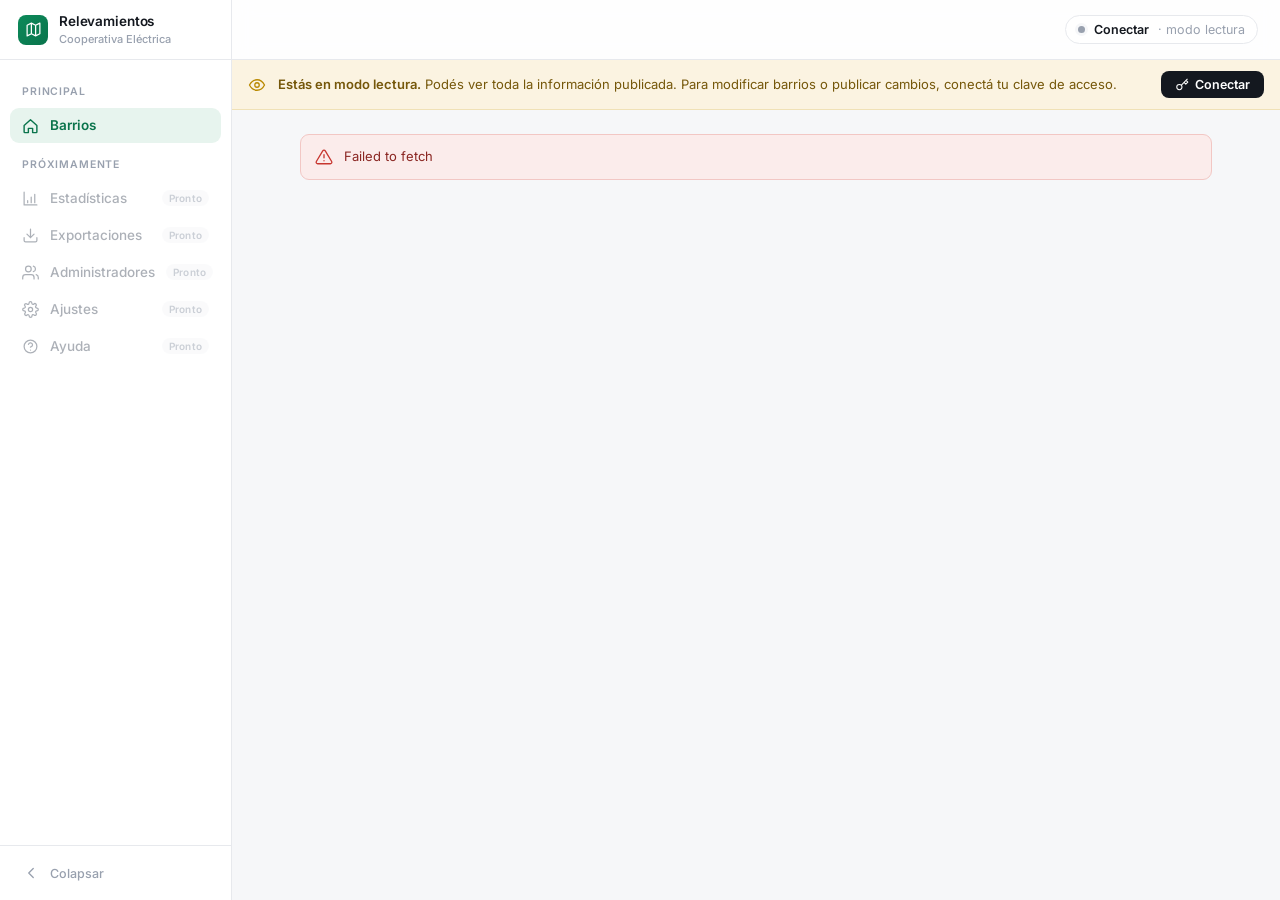
==== commit e571c3bb: "Add files via upload" ====
--- a/index.html
+++ b/index.html
@@ -1,511 +1,27 @@
 <!DOCTYPE html>
 <html lang="es">
 <head>
-  <meta charset="UTF-8">
-  <meta name="viewport" content="width=device-width, initial-scale=1.0">
-  <title>Sistema de Información Territorial — Cooperativa Eléctrica de Concordia</title>
-  <link href="https://fonts.googleapis.com/css2?family=Inter:wght@300;400;500;600;700&family=JetBrains+Mono:wght@400;500&display=swap" rel="stylesheet">
-  <style>
-    *, *::before, *::after { margin: 0; padding: 0; box-sizing: border-box; }
-
-    :root {
-      --bg-base:        #0a1f17;
-      --bg-surface:     #0d2b1e;
-      --bg-card:        #112e22;
-      --bg-card-2:      #0e2619;
-
-      --border:         #1f4030;
-      --border-soft:    #163026;
-      --border-line:    rgba(255,255,255,0.06);
-
-      --text:           #e8efeb;
-      --text-strong:    #ffffff;
-      --text-muted:     #8aab9a;
-      --text-dim:       #5d7e6b;
-      --text-label:     #7a9a87;
-
-      --accent:         #00a651;
-      --accent-soft:    rgba(0,166,81,0.12);
-      --accent-border:  rgba(0,166,81,0.32);
-
-      --status-ok:      #34c47a;
-      --status-warn:    #d4a017;
-
-      --mono:           'JetBrains Mono', 'SF Mono', 'Courier New', monospace;
-    }
-
-    html, body {
-      height: 100%;
-      font-family: 'Inter', sans-serif;
-      background: var(--bg-base);
-      color: var(--text);
-      -webkit-font-smoothing: antialiased;
-      font-feature-settings: 'tnum' 1;
-    }
-
-    /* Fondo: rejilla técnica muy sutil */
-    body {
-      background-image:
-        linear-gradient(rgba(255,255,255,0.014) 1px, transparent 1px),
-        linear-gradient(90deg, rgba(255,255,255,0.014) 1px, transparent 1px);
-      background-size: 48px 48px;
-      background-position: -1px -1px;
-    }
-
-    /* ════════════════════════════════════════
-       TOPBAR de sistema
-    ════════════════════════════════════════ */
-    .system-bar {
-      position: fixed;
-      top: 0; left: 0; right: 0;
-      height: 38px;
-      background: var(--bg-surface);
-      border-bottom: 1px solid var(--border);
-      display: flex;
-      align-items: center;
-      padding: 0 22px;
-      font-size: 11px;
-      color: var(--text-muted);
-      z-index: 100;
-      letter-spacing: 0.3px;
-    }
-    .system-bar-id {
-      font-size: 11px;
-      color: var(--text-muted);
-      letter-spacing: 0.3px;
-      font-weight: 400;
-    }
-    .system-bar-id strong {
-      color: var(--text);
-      font-weight: 500;
-      margin-right: 4px;
-    }
-    .system-bar-sep {
-      width: 1px;
-      height: 14px;
-      background: var(--border);
-      margin: 0 14px;
-    }
-    .system-bar-right {
-      margin-left: auto;
-      display: flex;
-      align-items: center;
-      gap: 18px;
-      font-size: 11px;
-      color: var(--text-muted);
-      letter-spacing: 0.2px;
-    }
-    .system-status {
-      display: inline-flex;
-      align-items: center;
-      gap: 7px;
-    }
-    .led {
-      width: 7px; height: 7px;
-      border-radius: 50%;
-      background: var(--status-ok);
-      box-shadow: 0 0 6px rgba(52,196,122,0.55);
-    }
-    .led.led-pulse {
-      animation: ledpulse 2.2s ease-in-out infinite;
-    }
-    @keyframes ledpulse {
-      0%, 100% { opacity: 1; }
-      50%       { opacity: 0.4; }
-    }
-
-    /* ════════════════════════════════════════
-       CONTENEDOR PRINCIPAL
-    ════════════════════════════════════════ */
-    .stage {
-      min-height: 100vh;
-      padding: 84px 24px 56px;
-      display: flex;
-      align-items: flex-start;
-      justify-content: center;
-    }
-
-    .access-panel {
-      width: 100%;
-      max-width: 680px;
-      background: var(--bg-card);
-      border: 1px solid var(--border);
-      border-radius: 4px;
-      position: relative;
-    }
-
-    /* Marca de esquinas técnica */
-    .access-panel::before,
-    .access-panel::after,
-    .corner {
-      content: '';
-      position: absolute;
-      width: 14px;
-      height: 14px;
-      border: 1px solid var(--accent);
-      opacity: 0.55;
-    }
-    .access-panel::before {
-      top: -1px; left: -1px;
-      border-right: none; border-bottom: none;
-    }
-    .access-panel::after {
-      top: -1px; right: -1px;
-      border-left: none; border-bottom: none;
-    }
-    .corner-bl {
-      bottom: -1px; left: -1px;
-      border-right: none; border-top: none;
-    }
-    .corner-br {
-      bottom: -1px; right: -1px;
-      border-left: none; border-top: none;
-    }
-
-    /* ── HEADER del panel ── */
-    .panel-header {
-      padding: 26px 36px 22px;
-      border-bottom: 1px solid var(--border);
-    }
-    .org-row {
-      display: flex;
-      align-items: center;
-      gap: 14px;
-      margin-bottom: 18px;
-    }
-    .org-logo {
-      width: 38px;
-      height: 38px;
-      object-fit: contain;
-      filter: drop-shadow(0 1px 3px rgba(0,0,0,0.4));
-      flex-shrink: 0;
-    }
-    .org-meta {
-      flex: 1;
-      min-width: 0;
-    }
-    .org-institucion {
-      font-size: 13px;
-      font-weight: 600;
-      color: var(--text-strong);
-      text-transform: uppercase;
-      letter-spacing: 1.4px;
-      line-height: 1.25;
-      margin-bottom: 4px;
-    }
-    .org-unidad {
-      font-size: 12px;
-      font-weight: 400;
-      color: var(--text-muted);
-      letter-spacing: 0.3px;
-      line-height: 1.25;
-    }
-
-    .system-title {
-      font-size: 11px;
-      font-weight: 600;
-      color: var(--text-muted);
-      text-transform: uppercase;
-      letter-spacing: 2.2px;
-      margin-bottom: 12px;
-      display: flex;
-      align-items: center;
-      gap: 10px;
-    }
-    .system-title::before {
-      content: '';
-      width: 18px;
-      height: 1px;
-      background: var(--accent);
-      flex-shrink: 0;
-    }
-
-    .module-title {
-      font-size: 26px;
-      font-weight: 600;
-      color: var(--text-strong);
-      letter-spacing: -0.3px;
-      line-height: 1.18;
-    }
-
-    /* ── BLOQUE descriptivo ── */
-    .description {
-      padding: 24px 36px 26px;
-      border-bottom: 1px solid var(--border);
-    }
-    .description p {
-      font-size: 13.5px;
-      line-height: 1.75;
-      color: var(--text);
-      font-weight: 400;
-    }
-
-    /* ── TABLA de metadatos ── */
-    .system-info {
-      padding: 6px 36px 18px;
-      border-bottom: 1px solid var(--border);
-    }
-    .info-block-title {
-      font-size: 10px;
-      font-weight: 600;
-      color: var(--text-label);
-      letter-spacing: 1.6px;
-      padding: 14px 0 12px;
-      text-transform: uppercase;
-    }
-    .info-grid {
-      display: grid;
-      grid-template-columns: 1fr 1fr;
-      gap: 1px;
-      background: var(--border-line);
-      border: 1px solid var(--border-line);
-      border-radius: 3px;
-      overflow: hidden;
-    }
-    .info-cell {
-      background: var(--bg-card-2);
-      padding: 13px 16px;
-      display: flex;
-      justify-content: space-between;
-      align-items: center;
-      gap: 10px;
-    }
-    .info-key {
-      font-size: 11.5px;
-      color: var(--text-label);
-      font-weight: 500;
-    }
-    .info-val {
-      font-family: var(--mono);
-      font-size: 12px;
-      color: var(--text-strong);
-      font-weight: 500;
-      text-align: right;
-    }
-    .info-val.with-led {
-      display: inline-flex;
-      align-items: center;
-      gap: 7px;
-    }
-
-    /* ── ACCIÓN de acceso ── */
-    .panel-action {
-      padding: 22px 36px 24px;
-      display: flex;
-      align-items: center;
-      justify-content: space-between;
-      gap: 18px;
-    }
-    .access-hint {
-      font-size: 12px;
-      color: var(--text-muted);
-      letter-spacing: 0.2px;
-      line-height: 1.6;
-      max-width: 340px;
-    }
-    .access-hint strong {
-      color: var(--text);
-      font-weight: 600;
-    }
-    .access-btn {
-      display: inline-flex;
-      align-items: center;
-      gap: 10px;
-      background: var(--accent-soft);
-      color: var(--text-strong);
-      border: 1px solid var(--accent-border);
-      padding: 11px 22px;
-      border-radius: 3px;
-      text-decoration: none;
-      font-size: 12.5px;
-      font-weight: 600;
-      letter-spacing: 0.4px;
-      transition: background 0.15s, border-color 0.15s;
-      font-family: 'Inter', sans-serif;
-    }
-    .access-btn:hover {
-      background: rgba(0,166,81,0.22);
-      border-color: var(--accent);
-    }
-    .access-btn:focus-visible {
-      outline: 2px solid var(--accent);
-      outline-offset: 2px;
-    }
-    .access-btn svg {
-      width: 13px; height: 13px;
-      flex-shrink: 0;
-    }
-
-    /* ── FOOTER del panel ── */
-    .panel-footer {
-      padding: 18px 36px 20px;
-      border-top: 1px solid var(--border-soft);
-      background: var(--bg-card-2);
-      display: flex;
-      align-items: flex-start;
-      justify-content: space-between;
-      gap: 24px;
-      font-size: 11px;
-      color: var(--text-dim);
-      letter-spacing: 0.2px;
-    }
-    .footer-credit {
-      line-height: 1.55;
-    }
-    .footer-line-1 {
-      color: var(--text-muted);
-      font-weight: 500;
-    }
-    .footer-line-2 {
-      color: var(--text-dim);
-      font-weight: 400;
-    }
-    .footer-place {
-      text-align: right;
-      line-height: 1.55;
-      color: var(--text-dim);
-    }
-
-    /* ════════════════════════════════════════
-       RESPONSIVE
-    ════════════════════════════════════════ */
-    @media (max-width: 620px) {
-      .stage { padding: 72px 14px 40px; }
-      .panel-header,
-      .description,
-      .system-info,
-      .panel-action,
-      .panel-footer { padding-left: 22px; padding-right: 22px; }
-      .module-title { font-size: 22px; }
-      .info-grid { grid-template-columns: 1fr; }
-      .panel-action {
-        flex-direction: column;
-        align-items: stretch;
-      }
-      .access-btn {
-        justify-content: center;
-        padding: 13px 22px;
-      }
-      .panel-footer {
-        flex-direction: column;
-        align-items: flex-start;
-        gap: 12px;
-      }
-      .footer-place {
-        text-align: left;
-      }
-      .system-bar { padding: 0 14px; }
-      .system-bar-id { font-size: 9.5px; }
-      .system-bar-right { gap: 12px; font-size: 9.5px; }
-    }
-
-    @media (max-width: 420px) {
-      .system-bar-sep { display: none; }
-      .system-bar-id:nth-of-type(2) { display: none; }
-      .org-row { flex-wrap: wrap; }
-    }
-  </style>
+<meta charset="UTF-8">
+<meta name="viewport" content="width=device-width, initial-scale=1.0">
+<title>Panel de Relevamientos — Cooperativa Eléctrica</title>
+<meta name="description" content="Panel de administración de relevamientos de barrios.">
+<link rel="preconnect" href="https://fonts.googleapis.com">
+<link rel="preconnect" href="https://fonts.gstatic.com" crossorigin>
+<link href="https://fonts.googleapis.com/css2?family=Inter:wght@400;500;600;700&display=swap" rel="stylesheet">
+<link rel="stylesheet" href="css/tokens.css">
+<link rel="stylesheet" href="css/base.css">
+<link rel="stylesheet" href="css/layout.css">
+<link rel="stylesheet" href="css/components.css">
+<link rel="stylesheet" href="css/screens.css">
 </head>
 <body>
-
-<!-- System bar -->
-<div class="system-bar">
-  <span class="system-bar-id">Cooperativa Eléctrica de Concordia Ltda.</span>
-  <span class="system-bar-sep"></span>
-  <span class="system-bar-id">Concordia · Entre Ríos</span>
-  <div class="system-bar-right">
-    <span class="system-status">
-      <span class="led led-pulse"></span> Sistema operativo
-    </span>
-  </div>
+<div id="app">
+  <!-- Layout base: sidebar + main. Se renderiza desde JS para poder alternar
+       estados (solo lectura vs. conectado, colapso, mobile) sin acoplar HTML. -->
 </div>
 
-<div class="stage">
-  <div>
-    <main class="access-panel">
-
-      <span class="corner corner-bl"></span>
-      <span class="corner corner-br"></span>
-
-      <!-- HEADER -->
-      <header class="panel-header">
-        <div class="org-row">
-          <img src="logo_cooperativa_transparente.png" alt="Cooperativa Eléctrica de Concordia" class="org-logo">
-          <div class="org-meta">
-            <div class="org-institucion">Cooperativa Eléctrica de Concordia Ltda.</div>
-            <div class="org-unidad">Unidad de Relevamiento Estratégico</div>
-          </div>
-        </div>
-
-        <div class="system-title">Visualizador de Información Territorial</div>
-        <h1 class="module-title">Relevamiento Estratégico de Asentamientos</h1>
-      </header>
-
-      <!-- DESCRIPCIÓN INSTITUCIONAL -->
-      <section class="description">
-        <p>
-          Esta plataforma constituye el visualizador oficial del Relevamiento Estratégico de Asentamientos desarrollado por la Cooperativa Eléctrica de Concordia Ltda. Su finalidad es integrar en un único entorno la información georreferenciada de cada asentamiento junto con sus respectivos informes técnicos, elaborados a partir del análisis de variables sociales, económicas y territoriales relevadas durante el trabajo de campo. Esta herramienta facilita una comprensión integral de la realidad de cada barrio, aportando información confiable para el diagnóstico, la planificación de intervenciones y el fortalecimiento de los procesos de toma de decisiones institucionales.
-        </p>
-      </section>
-
-      <!-- METADATOS DEL SISTEMA -->
-      <section class="system-info">
-        <div class="info-block-title">Estado del módulo</div>
-        <div class="info-grid">
-          <div class="info-cell">
-            <span class="info-key">Barrios relevados</span>
-            <span class="info-val">09</span>
-          </div>
-          <div class="info-cell">
-            <span class="info-key">Informes técnicos</span>
-            <span class="info-val">09</span>
-          </div>
-          <div class="info-cell">
-            <span class="info-key">Cobertura territorial</span>
-            <span class="info-val">4 zonas</span>
-          </div>
-          <div class="info-cell">
-            <span class="info-key">Estado del sistema</span>
-            <span class="info-val with-led"><span class="led"></span>Operativo</span>
-          </div>
-          <div class="info-cell">
-            <span class="info-key">Última actualización</span>
-            <span class="info-val">Junio 2026</span>
-          </div>
-          <div class="info-cell">
-            <span class="info-key">Ámbito</span>
-            <span class="info-val">Concordia · ER</span>
-          </div>
-        </div>
-      </section>
-
-      <!-- ACCIÓN -->
-      <section class="panel-action">
-        <div class="access-hint">
-          <strong>Herramienta institucional</strong> para la consulta y análisis de información territorial.<br>
-          Acceso al visualizador georreferencial e informes técnicos de campo.
-        </div>
-        <a href="Mapa Relevamiento Asentamientos.html" class="access-btn">
-          Acceder al visualizador
-          <svg viewBox="0 0 24 24" fill="none" stroke="currentColor" stroke-width="2.2" stroke-linecap="round" stroke-linejoin="round"><line x1="5" y1="12" x2="19" y2="12"/><polyline points="12 5 19 12 12 19"/></svg>
-        </a>
-      </section>
-
-      <!-- FOOTER -->
-      <footer class="panel-footer">
-        <div class="footer-credit">
-          <div class="footer-line-1">Desarrollado por la Unidad de Relevamiento Estratégico</div>
-          <div class="footer-line-2">Cooperativa Eléctrica de Concordia Ltda.</div>
-        </div>
-        <div class="footer-place">
-          <div>Concordia · Entre Ríos</div>
-          <div>2026</div>
-        </div>
-      </footer>
-
-    </main>
-  </div>
-</div>
-
+<!-- Módulos como ES modules para mantener el código dividido y escalable.
+     Ver docs/ARQUITECTURA.md para el mapa completo del sistema. -->
+<script type="module" src="js/app.js"></script>
 </body>
 </html>
--- a/css/tokens.css
+++ b/css/tokens.css
@@ -0,0 +1,53 @@
+/* ────────────────────────────────────────────────────────────
+   Tokens de diseño — Panel de Relevamientos
+   Verde institucional SOLO como acento, sobre blancos y grises.
+   Coherente con el prototipo aprobado.
+   ──────────────────────────────────────────────────────────── */
+:root {
+  /* Superficies */
+  --canvas:        #F6F7F9;
+  --surface:       #FFFFFF;
+  --surface-2:     #FAFBFC;
+
+  /* Bordes */
+  --border:        #E7E9ED;
+  --border-strong: #D8DCE2;
+
+  /* Texto */
+  --text:          #14181F;
+  --text-2:        #5B6472;
+  --muted:         #98A0AE;
+
+  /* Acento institucional */
+  --accent:        #0C8A5A;
+  --accent-soft:   #E7F4EE;
+  --accent-strong: #0A744C;
+
+  /* Semánticos */
+  --amber:         #B98900;
+  --amber-soft:    #FBF3E1;
+  --danger:        #C7362F;
+  --danger-soft:   #FBECEB;
+  --info:          #1E6FA8;
+  --info-soft:     #E4EFF7;
+
+  /* Sombras */
+  --shadow:    0 1px 2px rgba(16, 24, 40, .04), 0 4px 16px rgba(16, 24, 40, .06);
+  --shadow-lg: 0 8px 40px rgba(16, 24, 40, .12);
+
+  /* Radios */
+  --r:    12px;
+  --r-sm: 9px;
+  --r-lg: 16px;
+
+  /* Layout */
+  --sidebar-w:          232px;
+  --sidebar-w-collapsed: 62px;
+  --topbar-h:           60px;
+
+  /* Tipografía */
+  --font: 'Inter', system-ui, -apple-system, 'Segoe UI', Roboto, sans-serif;
+
+  /* Animación */
+  --ease: cubic-bezier(.2, .8, .2, 1);
+}
--- a/css/base.css
+++ b/css/base.css
@@ -0,0 +1,49 @@
+*, *::before, *::after { box-sizing: border-box; margin: 0; padding: 0; }
+
+html, body {
+  background: var(--canvas);
+  color: var(--text);
+  font-family: var(--font);
+  font-size: 14px;
+  line-height: 1.5;
+  -webkit-font-smoothing: antialiased;
+  -moz-osx-font-smoothing: grayscale;
+}
+
+button {
+  font-family: inherit;
+  font-size: inherit;
+  cursor: pointer;
+  border: none;
+  background: none;
+  color: inherit;
+}
+
+input, textarea, select { font-family: inherit; font-size: inherit; color: inherit; }
+
+a { color: inherit; text-decoration: none; }
+
+.ico {
+  width: 18px; height: 18px;
+  stroke: currentColor; stroke-width: 1.75;
+  fill: none;
+  stroke-linecap: round; stroke-linejoin: round;
+  flex: none;
+}
+
+.sr-only {
+  position: absolute; width: 1px; height: 1px; padding: 0;
+  margin: -1px; overflow: hidden; clip: rect(0,0,0,0);
+  white-space: nowrap; border: 0;
+}
+
+/* Foco visible siempre (accesibilidad) */
+:focus-visible {
+  outline: 2px solid var(--accent);
+  outline-offset: 2px;
+  border-radius: 4px;
+}
+
+@media (prefers-reduced-motion: reduce) {
+  *, *::before, *::after { animation-duration: .01ms !important; transition-duration: .01ms !important; }
+}
--- a/css/layout.css
+++ b/css/layout.css
@@ -0,0 +1,225 @@
+/* ────────────────────────────────────────────────────────────
+   LAYOUT — sidebar + topbar + main
+   Desktop: sidebar fija a la izquierda.
+   Mobile:  sidebar oculta, se abre desde botón del topbar.
+   ──────────────────────────────────────────────────────────── */
+
+.app-shell {
+  display: grid;
+  grid-template-columns: var(--sidebar-w) 1fr;
+  min-height: 100vh;
+  transition: grid-template-columns .25s var(--ease);
+}
+.app-shell.collapsed { grid-template-columns: var(--sidebar-w-collapsed) 1fr; }
+
+/* ─── Sidebar ─────────────────────────────────────────────── */
+.sidebar {
+  background: var(--surface);
+  border-right: 1px solid var(--border);
+  display: flex; flex-direction: column;
+  position: sticky; top: 0; height: 100vh;
+  z-index: 40;
+  transition: width .25s var(--ease);
+}
+
+.sb-brand {
+  display: flex; align-items: center; gap: 11px;
+  padding: 16px 18px;
+  height: var(--topbar-h);
+  border-bottom: 1px solid var(--border);
+  flex: none;
+}
+.sb-brand .mark {
+  width: 30px; height: 30px; border-radius: 8px;
+  background: linear-gradient(135deg, var(--accent), var(--accent-strong));
+  display: grid; place-items: center; color: #fff;
+  flex: none;
+}
+.sb-brand .mark svg { width: 17px; height: 17px; stroke: #fff; }
+.sb-brand .txt { min-width: 0; }
+.sb-brand b { font-size: 13.5px; font-weight: 600; letter-spacing: -.01em; display: block; }
+.sb-brand small {
+  display: block; font-size: 11px; color: var(--muted); font-weight: 500;
+  white-space: nowrap; overflow: hidden; text-overflow: ellipsis;
+}
+
+.app-shell.collapsed .sb-brand .txt { display: none; }
+
+.sb-nav {
+  flex: 1;
+  padding: 12px 10px;
+  overflow-y: auto;
+  display: flex; flex-direction: column;
+  gap: 2px;
+}
+
+.sb-section-label {
+  font-size: 10.5px; font-weight: 600;
+  letter-spacing: .08em; text-transform: uppercase;
+  color: var(--muted);
+  padding: 12px 12px 6px;
+}
+.app-shell.collapsed .sb-section-label { visibility: hidden; height: 8px; padding: 0; }
+
+.sb-item {
+  display: flex; align-items: center; gap: 11px;
+  padding: 9px 12px;
+  border-radius: var(--r-sm);
+  font-size: 13.5px; font-weight: 500;
+  color: var(--text-2);
+  transition: background .15s, color .15s;
+  width: 100%;
+  text-align: left;
+  cursor: pointer;
+  white-space: nowrap;
+}
+.sb-item .ico { width: 17px; height: 17px; }
+.sb-item:hover { background: var(--canvas); color: var(--text); }
+.sb-item.active { background: var(--accent-soft); color: var(--accent-strong); font-weight: 600; }
+.sb-item.active .ico { stroke-width: 2; }
+.sb-item.disabled { opacity: .5; cursor: not-allowed; }
+.sb-item .badge-soon {
+  margin-left: auto;
+  font-size: 10px; font-weight: 600;
+  color: var(--muted);
+  background: var(--canvas);
+  padding: 2px 7px; border-radius: 20px;
+  letter-spacing: .02em;
+}
+.app-shell.collapsed .sb-item .label,
+.app-shell.collapsed .sb-item .badge-soon { display: none; }
+.app-shell.collapsed .sb-item { justify-content: center; padding: 10px; }
+
+.sb-foot {
+  border-top: 1px solid var(--border);
+  padding: 10px;
+  flex: none;
+}
+.sb-collapse {
+  display: flex; align-items: center; gap: 10px;
+  width: 100%;
+  padding: 8px 12px;
+  border-radius: var(--r-sm);
+  color: var(--muted);
+  font-size: 12.5px; font-weight: 500;
+}
+.sb-collapse:hover { background: var(--canvas); color: var(--text); }
+.app-shell.collapsed .sb-collapse .label { display: none; }
+.app-shell.collapsed .sb-collapse { justify-content: center; }
+.app-shell.collapsed .sb-collapse .ico { transform: rotate(180deg); }
+
+/* ─── Main area ───────────────────────────────────────────── */
+.main { display: flex; flex-direction: column; min-width: 0; }
+
+.topbar {
+  position: sticky; top: 0; z-index: 30;
+  background: rgba(255, 255, 255, .85);
+  backdrop-filter: blur(10px);
+  -webkit-backdrop-filter: blur(10px);
+  border-bottom: 1px solid var(--border);
+  height: var(--topbar-h);
+  display: flex; align-items: center; gap: 14px;
+  padding: 0 22px;
+}
+.topbar .mobile-menu { display: none; }
+.topbar .spacer { flex: 1; }
+
+.conn-chip {
+  display: flex; align-items: center; gap: 9px;
+  font-size: 12.5px;
+  padding: 6px 12px;
+  border: 1px solid var(--border);
+  border-radius: 20px;
+  background: var(--surface);
+  color: var(--text-2);
+  cursor: pointer;
+  transition: border-color .15s, background .15s;
+}
+.conn-chip:hover { border-color: var(--border-strong); }
+.conn-chip .dot {
+  width: 7px; height: 7px; border-radius: 50%;
+  background: var(--muted);
+  box-shadow: 0 0 0 3px var(--canvas);
+}
+.conn-chip.connected .dot { background: var(--accent); box-shadow: 0 0 0 3px var(--accent-soft); }
+.conn-chip.expired .dot  { background: var(--danger); box-shadow: 0 0 0 3px var(--danger-soft); }
+.conn-chip b { font-weight: 600; color: var(--text); }
+.conn-chip .user-suffix { color: var(--muted); }
+
+.avatar {
+  width: 32px; height: 32px;
+  border-radius: 50%;
+  background: #E9ECF1;
+  color: var(--text-2);
+  display: grid; place-items: center;
+  font-weight: 600; font-size: 12.5px;
+  flex: none;
+}
+
+.content { flex: 1; }
+.wrap {
+  max-width: 960px;
+  margin: 0 auto;
+  padding: 24px 24px 80px;
+}
+
+/* ─── Banner solo lectura ─────────────────────────────────── */
+.readonly-banner {
+  display: flex; align-items: center; gap: 12px;
+  padding: 11px 16px;
+  background: var(--amber-soft);
+  border-bottom: 1px solid #F0E1B6;
+  color: #75570A;
+  font-size: 13px;
+}
+.readonly-banner .ico { color: var(--amber); }
+.readonly-banner b { font-weight: 600; }
+.readonly-banner .btn-connect {
+  margin-left: auto;
+  padding: 6px 14px;
+  border-radius: 8px;
+  background: #14181F;
+  color: #fff;
+  font-size: 12.5px; font-weight: 600;
+  display: inline-flex; align-items: center; gap: 6px;
+}
+.readonly-banner .btn-connect:hover { background: #000; }
+.readonly-banner .btn-connect .ico { color: #fff; width: 14px; height: 14px; }
+
+.expired-banner { background: var(--danger-soft); border-bottom-color: #F2C7C4; color: #8A2622; }
+.expired-banner .ico { color: var(--danger); }
+
+/* ─── Mobile ──────────────────────────────────────────────── */
+@media (max-width: 860px) {
+  .app-shell { grid-template-columns: 1fr; }
+  .app-shell.collapsed { grid-template-columns: 1fr; }
+  .sidebar {
+    position: fixed; top: 0; left: 0; bottom: 0;
+    width: 260px;
+    transform: translateX(-100%);
+    box-shadow: var(--shadow-lg);
+  }
+  .sidebar.open { transform: translateX(0); }
+  .sb-collapse { display: none; }
+  .app-shell.collapsed .sb-brand .txt,
+  .app-shell.collapsed .sb-item .label,
+  .app-shell.collapsed .sb-section-label { display: block; visibility: visible; height: auto; }
+
+  .topbar { padding: 0 16px; }
+  .topbar .mobile-menu {
+    display: grid; place-items: center;
+    width: 36px; height: 36px; border-radius: 8px;
+    color: var(--text-2);
+  }
+  .topbar .mobile-menu:hover { background: var(--canvas); color: var(--text); }
+  .wrap { padding: 20px 16px 70px; }
+
+  .conn-chip .user-suffix { display: none; }
+
+  .backdrop {
+    position: fixed; inset: 0; background: rgba(20, 24, 31, .4);
+    z-index: 39; opacity: 0; pointer-events: none;
+    transition: opacity .2s;
+  }
+  .backdrop.show { opacity: 1; pointer-events: auto; }
+}
--- a/css/components.css
+++ b/css/components.css
@@ -0,0 +1,276 @@
+/* ────────────────────────────────────────────────────────────
+   COMPONENTES REUTILIZABLES
+   ──────────────────────────────────────────────────────────── */
+
+/* ─── Botones ─────────────────────────────────────────────── */
+.btn {
+  display: inline-flex; align-items: center; gap: 8px;
+  font-size: 13.5px; font-weight: 600;
+  padding: 10px 16px;
+  border-radius: var(--r-sm);
+  border: 1px solid var(--border-strong);
+  background: var(--surface);
+  color: var(--text);
+  transition: border-color .15s, background .15s, color .15s, transform .05s;
+  white-space: nowrap;
+}
+.btn:hover:not(:disabled) { border-color: var(--muted); }
+.btn:active:not(:disabled) { transform: translateY(1px); }
+.btn:disabled {
+  opacity: .55;
+  cursor: not-allowed;
+  box-shadow: none;
+  filter: saturate(.8);
+}
+.btn.primary:disabled { background: var(--accent); border-color: var(--accent); }
+.btn .ico { width: 16px; height: 16px; }
+
+.btn.primary {
+  background: var(--accent); border-color: var(--accent); color: #fff;
+  box-shadow: 0 1px 2px rgba(12, 138, 90, .25);
+}
+.btn.primary:hover { background: var(--accent-strong); border-color: var(--accent-strong); }
+
+.btn.dark { background: #14181F; border-color: #14181F; color: #fff; }
+.btn.dark:hover { background: #000; border-color: #000; }
+
+.btn.ghost { border-color: transparent; background: transparent; color: var(--text-2); }
+.btn.ghost:hover { background: #EEF0F3; color: var(--text); }
+
+.btn.danger { color: var(--danger); border-color: var(--danger-soft); background: var(--danger-soft); }
+.btn.danger:hover { border-color: var(--danger); }
+
+.btn.sm { padding: 7px 12px; font-size: 12.5px; }
+.btn.block { width: 100%; justify-content: center; }
+
+/* ─── Pills / etiquetas ───────────────────────────────────── */
+.pill {
+  display: inline-flex; align-items: center; gap: 6px;
+  font-size: 11.5px; font-weight: 600;
+  padding: 4px 10px;
+  border-radius: 20px;
+  letter-spacing: .01em;
+}
+.pill .d { width: 6px; height: 6px; border-radius: 50%; }
+.pill.pub   { background: var(--accent-soft); color: var(--accent-strong); }
+.pill.pub .d { background: var(--accent); }
+.pill.draft { background: var(--amber-soft); color: var(--amber); }
+.pill.draft .d { background: var(--amber); }
+.pill.pending { background: #FDF2E4; color: #A85C0B; border: 1px solid #F5D9B0; }
+.pill.pending .d { background: #F59E0B; }
+.pill.info  { background: var(--info-soft); color: #1B547E; }
+.pill.info .d { background: var(--info); }
+.pill.err   { background: var(--danger-soft); color: #8A2622; }
+.pill.err .d { background: var(--danger); }
+
+/* Indicador "Cambios sin guardar / guardando / guardado / error" ─────
+   Se renderiza al lado del botón Guardar en los editores. */
+.save-status {
+  display: inline-flex; align-items: center; gap: 8px;
+  font-size: 12.5px; font-weight: 500;
+  color: var(--text-2);
+  min-height: 26px;
+  padding: 0 4px;
+}
+.save-status .dot {
+  width: 8px; height: 8px; border-radius: 50%;
+  flex: none;
+}
+.save-status.dirty  .dot { background: var(--amber); box-shadow: 0 0 0 3px var(--amber-soft); }
+.save-status.dirty  { color: var(--amber); font-weight: 600; }
+.save-status.saving .dot { background: var(--info); box-shadow: 0 0 0 3px var(--info-soft); }
+.save-status.saved  .dot { background: var(--accent); box-shadow: 0 0 0 3px var(--accent-soft); }
+.save-status.saved  { color: var(--accent-strong); font-weight: 600; }
+.save-status.error  .dot { background: var(--danger); box-shadow: 0 0 0 3px var(--danger-soft); }
+.save-status.error  { color: #8A2622; font-weight: 600; }
+.save-status .spinner {
+  width: 12px; height: 12px;
+  border: 2px solid var(--info-soft);
+  border-top-color: var(--info);
+}
+
+/* Punto de "cambios pendientes de publicar" en las tarjetas de barrios */
+.barrio-card .unpub-dot {
+  width: 9px; height: 9px; border-radius: 50%;
+  background: var(--amber);
+  box-shadow: 0 0 0 3px var(--amber-soft);
+  flex: none;
+  margin-left: 8px;
+  vertical-align: middle;
+}
+
+/* ─── Cards ───────────────────────────────────────────────── */
+.card {
+  background: var(--surface);
+  border: 1px solid var(--border);
+  border-radius: var(--r);
+  box-shadow: var(--shadow);
+}
+.card-body { padding: 22px; }
+
+.sec-label {
+  font-size: 11px; font-weight: 600;
+  letter-spacing: .08em; text-transform: uppercase;
+  color: var(--muted);
+  margin: 0 0 12px 2px;
+}
+
+/* ─── Encabezados de página ───────────────────────────────── */
+.page-head {
+  display: flex; align-items: flex-start; gap: 16px;
+  margin-bottom: 22px; flex-wrap: wrap;
+}
+.page-head h1 { font-size: 26px; font-weight: 700; letter-spacing: -.02em; }
+.page-head .sub { color: var(--text-2); font-size: 14px; margin-top: 3px; }
+.page-head .spacer { flex: 1; min-width: 12px; }
+
+.back-link {
+  display: inline-flex; align-items: center; gap: 6px;
+  font-size: 13px; color: var(--text-2); font-weight: 500;
+  padding: 6px 0;
+  margin-bottom: 14px;
+}
+.back-link:hover { color: var(--text); }
+
+/* ─── Modal ───────────────────────────────────────────────── */
+.modal-back {
+  position: fixed; inset: 0;
+  background: rgba(20, 24, 31, .5);
+  display: grid; place-items: center;
+  padding: 20px;
+  z-index: 100;
+  animation: fadeIn .18s var(--ease);
+}
+.modal {
+  background: var(--surface);
+  border-radius: var(--r-lg);
+  max-width: 520px; width: 100%;
+  max-height: 90vh; overflow: hidden;
+  display: flex; flex-direction: column;
+  box-shadow: var(--shadow-lg);
+  animation: modalIn .22s var(--ease);
+}
+.modal-head {
+  padding: 20px 24px 16px;
+  border-bottom: 1px solid var(--border);
+  display: flex; align-items: center; gap: 12px;
+}
+.modal-head h2 { font-size: 17px; font-weight: 700; letter-spacing: -.01em; flex: 1; }
+.modal-close {
+  width: 30px; height: 30px; border-radius: 8px;
+  display: grid; place-items: center;
+  color: var(--muted);
+}
+.modal-close:hover { background: var(--canvas); color: var(--text); }
+.modal-body { padding: 22px 24px; overflow-y: auto; }
+.modal-foot {
+  padding: 16px 24px;
+  border-top: 1px solid var(--border);
+  display: flex; justify-content: flex-end; gap: 10px;
+  background: var(--surface-2);
+}
+
+@keyframes fadeIn { from { opacity: 0; } to { opacity: 1; } }
+@keyframes modalIn { from { opacity: 0; transform: translateY(10px) scale(.98); } to { opacity: 1; transform: none; } }
+
+/* ─── Toast ───────────────────────────────────────────────── */
+.toast {
+  position: fixed; bottom: 24px; left: 50%;
+  transform: translateX(-50%) translateY(20px);
+  background: #14181F; color: #fff;
+  padding: 12px 20px; border-radius: 11px;
+  font-size: 13.5px; font-weight: 500;
+  box-shadow: var(--shadow-lg);
+  display: flex; align-items: center; gap: 10px;
+  opacity: 0; pointer-events: none;
+  transition: opacity .3s, transform .3s;
+  z-index: 200;
+}
+.toast.show { opacity: 1; transform: translateX(-50%) translateY(0); }
+.toast .ico { width: 18px; height: 18px; stroke-width: 2.5; }
+.toast.ok .ico   { color: #4ade80; }
+.toast.err .ico  { color: #f87171; }
+
+/* ─── Empty states / loaders ──────────────────────────────── */
+.empty {
+  text-align: center;
+  padding: 60px 20px;
+  color: var(--text-2);
+}
+.empty .ico-lg {
+  width: 44px; height: 44px;
+  margin: 0 auto 14px;
+  color: var(--muted);
+  stroke-width: 1.5;
+}
+.empty h3 { font-size: 16px; font-weight: 600; color: var(--text); margin-bottom: 5px; }
+.empty p { font-size: 13.5px; max-width: 340px; margin: 0 auto 18px; }
+
+.loader-row {
+  display: flex; align-items: center; justify-content: center; gap: 10px;
+  padding: 40px 20px;
+  color: var(--muted); font-size: 13px;
+}
+.spinner {
+  width: 16px; height: 16px;
+  border: 2px solid var(--border);
+  border-top-color: var(--accent);
+  border-radius: 50%;
+  animation: spin .7s linear infinite;
+}
+@keyframes spin { to { transform: rotate(360deg); } }
+
+/* ─── Callouts ────────────────────────────────────────────── */
+.callout {
+  display: flex; gap: 11px;
+  padding: 12px 14px;
+  border-radius: var(--r-sm);
+  font-size: 13px; line-height: 1.5;
+  margin-bottom: 20px;
+}
+.callout .ico { flex: none; margin-top: 1px; }
+.callout.info    { background: var(--info-soft); color: #1B547E; border: 1px solid #C6DDEE; }
+.callout.info .ico { color: var(--info); }
+.callout.warn    { background: var(--amber-soft); color: #75570A; border: 1px solid #F0E1B6; }
+.callout.warn .ico { color: var(--amber); }
+.callout.error   { background: var(--danger-soft); color: #8A2622; border: 1px solid #F2C7C4; }
+.callout.error .ico { color: var(--danger); }
+
+/* ─── Formularios base ────────────────────────────────────── */
+.field { margin-bottom: 18px; }
+.field:last-child { margin-bottom: 0; }
+.field label {
+  display: block; font-size: 13px; font-weight: 600; margin-bottom: 7px;
+}
+.field .hint { font-size: 12px; color: var(--muted); font-weight: 400; margin-top: 5px; }
+
+.inp {
+  width: 100%;
+  padding: 11px 13px;
+  border: 1px solid var(--border-strong);
+  border-radius: var(--r-sm);
+  font-size: 14px; font-family: inherit;
+  color: var(--text);
+  background: var(--surface);
+  outline: none;
+  transition: border-color .15s, box-shadow .15s;
+}
+.inp:focus { border-color: var(--accent); box-shadow: 0 0 0 3px var(--accent-soft); }
+.inp.mono { font-family: 'JetBrains Mono', ui-monospace, 'SF Mono', Menlo, monospace; font-size: 13px; }
+
+/* ─── Toolbar (búsqueda superior en listas) ───────────────── */
+.toolbar {
+  display: flex; gap: 10px; align-items: center;
+  margin-bottom: 20px;
+  flex-wrap: wrap;
+}
+.search {
+  flex: 1; min-width: 200px;
+  display: flex; align-items: center; gap: 9px;
+  background: var(--surface);
+  border: 1px solid var(--border);
+  border-radius: var(--r-sm);
+  padding: 10px 13px;
+}
+.search input { border: none; outline: none; flex: 1; background: transparent; }
+.search input::placeholder { color: var(--muted); }
--- a/css/screens.css
+++ b/css/screens.css
@@ -0,0 +1,261 @@
+/* ────────────────────────────────────────────────────────────
+   ESTILOS ESPECÍFICOS POR PANTALLA
+   ──────────────────────────────────────────────────────────── */
+
+/* ─── Lista de barrios (grid) ─────────────────────────────── */
+.barrios-grid {
+  display: grid;
+  grid-template-columns: repeat(auto-fill, minmax(240px, 1fr));
+  gap: 14px;
+}
+.barrio-card {
+  padding: 18px;
+  cursor: pointer;
+  transition: transform .16s var(--ease), box-shadow .16s, border-color .16s;
+  border-radius: var(--r);
+  border: 1px solid var(--border);
+  background: var(--surface);
+  box-shadow: var(--shadow);
+  text-align: left;
+  display: block;
+  width: 100%;
+}
+.barrio-card:hover {
+  transform: translateY(-2px);
+  box-shadow: var(--shadow-lg);
+  border-color: var(--border-strong);
+}
+
+/* Tarjeta de borrador: borde punteado, sutilmente distinta */
+.barrio-card.is-draft {
+  border-style: dashed;
+  border-color: var(--border-strong);
+  background: var(--surface-2);
+}
+.barrio-card.is-draft:hover {
+  border-color: var(--amber);
+}
+
+/* Nombre + punto de cambios pendientes */
+.barrio-card .name-row {
+  display: flex; align-items: center; gap: 8px;
+}
+.barrio-card .name-row h3 { flex: 1; min-width: 0; }
+.change-dot {
+  width: 8px; height: 8px;
+  border-radius: 50%;
+  background: #F59E0B;
+  flex: none;
+  box-shadow: 0 0 0 3px #FDF2E4;
+}
+
+.barrio-card .top {
+  display: flex; align-items: center; justify-content: space-between;
+  margin-bottom: 14px;
+}
+.barrio-card .cdot { width: 26px; height: 26px; border-radius: 8px; }
+.barrio-card h3 { font-size: 16px; font-weight: 600; letter-spacing: -.01em; margin-bottom: 5px; }
+.barrio-card .meta {
+  font-size: 12.5px; color: var(--muted);
+  display: flex; align-items: center; gap: 6px;
+}
+.barrio-card .meta .ico { width: 13px; height: 13px; stroke-width: 2; }
+
+/* ─── Hub del barrio ──────────────────────────────────────── */
+.hub-head {
+  display: flex; align-items: center; gap: 14px;
+  margin-bottom: 24px;
+  flex-wrap: wrap;
+}
+.hub-head .cdot { width: 44px; height: 44px; border-radius: 12px; flex: none; }
+.hub-head h1 { font-size: 24px; font-weight: 700; letter-spacing: -.02em; }
+.hub-head .sub {
+  font-size: 13px; color: var(--text-2); margin-top: 3px;
+  display: flex; align-items: center; gap: 8px; flex-wrap: wrap;
+}
+
+.tiles {
+  display: grid;
+  grid-template-columns: repeat(auto-fill, minmax(210px, 1fr));
+  gap: 12px;
+}
+.tile {
+  padding: 16px;
+  border-radius: var(--r);
+  border: 1px solid var(--border);
+  background: var(--surface);
+  box-shadow: var(--shadow);
+  text-align: left;
+  transition: transform .15s var(--ease), box-shadow .15s, border-color .15s;
+  display: flex; flex-direction: column; gap: 10px;
+  min-height: 112px;
+  cursor: pointer;
+}
+.tile:hover:not(.locked) {
+  transform: translateY(-2px);
+  box-shadow: var(--shadow-lg);
+  border-color: var(--border-strong);
+}
+.tile .ib {
+  width: 38px; height: 38px; border-radius: 10px;
+  background: var(--accent-soft); color: var(--accent-strong);
+  display: grid; place-items: center;
+}
+.tile .ib .ico { width: 19px; height: 19px; }
+.tile b { font-size: 14px; font-weight: 600; letter-spacing: -.01em; }
+.tile span { font-size: 12px; color: var(--muted); line-height: 1.4; }
+
+/* Modo bloqueado (sin conexión) */
+.tile.locked { opacity: .55; cursor: not-allowed; }
+.tile.locked .ib { background: var(--canvas); color: var(--muted); }
+.tile.locked .lock-mark {
+  margin-left: auto;
+  color: var(--muted);
+}
+
+/* Modo "próximamente" (conectado pero editor aún no implementado) */
+.tile.upcoming {
+  opacity: .55;
+  cursor: not-allowed;
+  filter: saturate(.7);
+}
+.tile.upcoming .ib { background: var(--canvas); color: var(--muted); }
+.tile.upcoming:hover { transform: none; box-shadow: var(--shadow); border-color: var(--border); }
+
+.hub-actions {
+  display: flex; gap: 10px;
+  margin-top: 22px;
+  flex-wrap: wrap;
+}
+
+/* ─── Wizard de conexión (asistente visual) ───────────────── */
+.wiz {
+  padding: 4px 0;
+}
+.wiz-step {
+  display: flex; gap: 14px;
+  margin-bottom: 18px;
+}
+.wiz-step .num {
+  width: 26px; height: 26px; flex: none;
+  border-radius: 50%;
+  background: var(--accent-soft);
+  color: var(--accent-strong);
+  display: grid; place-items: center;
+  font-weight: 700; font-size: 12.5px;
+  margin-top: 1px;
+}
+.wiz-step .body { flex: 1; min-width: 0; }
+.wiz-step h4 { font-size: 14px; font-weight: 600; margin-bottom: 5px; }
+.wiz-step p { font-size: 13px; color: var(--text-2); line-height: 1.5; }
+.wiz-step .link {
+  display: inline-flex; align-items: center; gap: 5px;
+  color: var(--accent-strong);
+  text-decoration: underline; text-underline-offset: 2px;
+  font-weight: 500;
+}
+.wiz-step .link:hover { color: var(--accent); }
+.wiz-step .link .ico { width: 13px; height: 13px; stroke-width: 2; }
+
+.wiz-key {
+  margin-top: 12px;
+  padding-top: 16px;
+  border-top: 1px solid var(--border);
+}
+
+/* ─── Editor de Información general ──────────────────────── */
+.editor-shell {
+  display: flex; flex-direction: column;
+  gap: 16px;
+}
+.editor-card {
+  background: var(--surface);
+  border: 1px solid var(--border);
+  border-radius: var(--r);
+  box-shadow: var(--shadow);
+  padding: 22px;
+}
+.editor-actions {
+  display: flex; align-items: center; gap: 14px;
+  padding: 14px 18px;
+  background: var(--surface);
+  border: 1px solid var(--border);
+  border-radius: var(--r);
+  box-shadow: var(--shadow);
+  position: sticky; bottom: 16px;
+  z-index: 20;
+}
+.editor-actions .spacer { flex: 1; }
+.editor-actions .btn { min-width: 108px; justify-content: center; }
+
+/* Selector de color: paleta de swatches */
+.swatches {
+  display: flex; gap: 10px; flex-wrap: wrap;
+}
+.sw {
+  width: 34px; height: 34px; border-radius: 9px;
+  cursor: pointer;
+  border: 2px solid #fff;
+  box-shadow: 0 0 0 1px var(--border);
+  transition: box-shadow .12s;
+}
+.sw:hover { box-shadow: 0 0 0 1px var(--border-strong); }
+.sw.on { box-shadow: 0 0 0 2px var(--accent); }
+.sw.custom {
+  display: grid; place-items: center;
+  background: repeating-conic-gradient(#e7e9ed 0% 25%, #fff 0% 50%) 50% / 12px 12px;
+  color: var(--text-2);
+  font-size: 12px;
+  overflow: hidden;
+}
+.sw.custom svg { width: 16px; height: 16px; stroke: var(--text-2); }
+.session-panel .row {
+  display: flex; align-items: center; justify-content: space-between;
+  padding: 10px 0;
+  border-bottom: 1px solid var(--border);
+  font-size: 13.5px;
+}
+.session-panel .row:last-of-type { border-bottom: none; }
+.session-panel .row .k { color: var(--text-2); }
+.session-panel .row .v { font-weight: 600; }
+.session-panel .row .v.mono {
+  font-family: 'JetBrains Mono', ui-monospace, monospace;
+  font-size: 12.5px;
+}
+
+/* ─── Editor: form-foot con pill de cambios sin guardar ───────── */
+.form-foot {
+  display: flex; gap: 10px; align-items: center;
+  margin-top: 22px; padding-top: 18px;
+  border-top: 1px solid var(--border);
+}
+.form-foot .spacer { flex: 1; }
+
+.dirty-pill {
+  display: inline-flex; align-items: center; gap: 7px;
+  font-size: 12px; font-weight: 600;
+  padding: 5px 11px;
+  border-radius: 20px;
+  background: #FDF2E4; color: #A85C0B;
+  border: 1px solid #F5D9B0;
+  animation: dirtyFadeIn .25s var(--ease);
+}
+.dirty-pill .d {
+  width: 6px; height: 6px; border-radius: 50%;
+  background: #F59E0B;
+  animation: dirtyBlink 1.6s ease-in-out infinite;
+}
+@keyframes dirtyFadeIn { from { opacity: 0; transform: translateY(4px); } to { opacity: 1; transform: none; } }
+@keyframes dirtyBlink { 50% { opacity: .35; } }
+
+/* Botón primario con "empuje" cuando hay cambios pendientes */
+.btn.primary.emphasize {
+  animation: emphasizePulse 2.2s ease-in-out infinite;
+}
+@keyframes emphasizePulse {
+  0%, 100% { box-shadow: 0 1px 2px rgba(12, 138, 90, .25); }
+  50%      { box-shadow: 0 1px 2px rgba(12, 138, 90, .25), 0 0 0 5px rgba(12, 138, 90, .12); }
+}
+
+/* ─── Card interior con padding para formularios ──────────────── */
+.card.form-card { padding: 22px; }
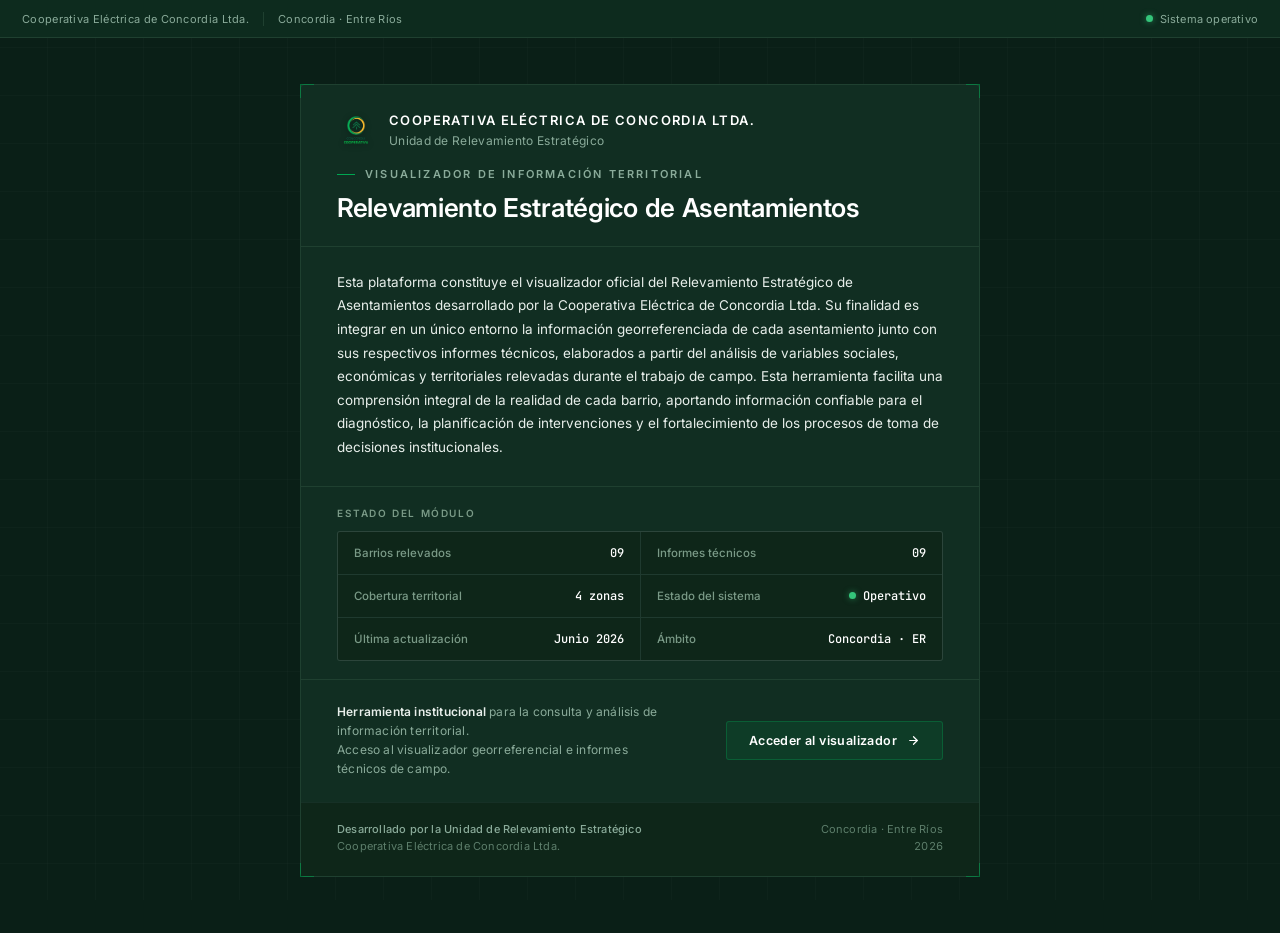
==== commit 3fcc2f37: "Update index.html" ====
--- a/index.html
+++ b/index.html
@@ -1,27 +1,511 @@
 <!DOCTYPE html>
 <html lang="es">
 <head>
-<meta charset="UTF-8">
-<meta name="viewport" content="width=device-width, initial-scale=1.0">
-<title>Panel de Relevamientos — Cooperativa Eléctrica</title>
-<meta name="description" content="Panel de administración de relevamientos de barrios.">
-<link rel="preconnect" href="https://fonts.googleapis.com">
-<link rel="preconnect" href="https://fonts.gstatic.com" crossorigin>
-<link href="https://fonts.googleapis.com/css2?family=Inter:wght@400;500;600;700&display=swap" rel="stylesheet">
-<link rel="stylesheet" href="css/tokens.css">
-<link rel="stylesheet" href="css/base.css">
-<link rel="stylesheet" href="css/layout.css">
-<link rel="stylesheet" href="css/components.css">
-<link rel="stylesheet" href="css/screens.css">
+  <meta charset="UTF-8">
+  <meta name="viewport" content="width=device-width, initial-scale=1.0">
+  <title>Sistema de Información Territorial — Cooperativa Eléctrica de Concordia</title>
+  <link href="https://fonts.googleapis.com/css2?family=Inter:wght@300;400;500;600;700&family=JetBrains+Mono:wght@400;500&display=swap" rel="stylesheet">
+  <style>
+    *, *::before, *::after { margin: 0; padding: 0; box-sizing: border-box; }
+
+    :root {
+      --bg-base:        #0a1f17;
+      --bg-surface:     #0d2b1e;
+      --bg-card:        #112e22;
+      --bg-card-2:      #0e2619;
+
+      --border:         #1f4030;
+      --border-soft:    #163026;
+      --border-line:    rgba(255,255,255,0.06);
+
+      --text:           #e8efeb;
+      --text-strong:    #ffffff;
+      --text-muted:     #8aab9a;
+      --text-dim:       #5d7e6b;
+      --text-label:     #7a9a87;
+
+      --accent:         #00a651;
+      --accent-soft:    rgba(0,166,81,0.12);
+      --accent-border:  rgba(0,166,81,0.32);
+
+      --status-ok:      #34c47a;
+      --status-warn:    #d4a017;
+
+      --mono:           'JetBrains Mono', 'SF Mono', 'Courier New', monospace;
+    }
+
+    html, body {
+      height: 100%;
+      font-family: 'Inter', sans-serif;
+      background: var(--bg-base);
+      color: var(--text);
+      -webkit-font-smoothing: antialiased;
+      font-feature-settings: 'tnum' 1;
+    }
+
+    /* Fondo: rejilla técnica muy sutil */
+    body {
+      background-image:
+        linear-gradient(rgba(255,255,255,0.014) 1px, transparent 1px),
+        linear-gradient(90deg, rgba(255,255,255,0.014) 1px, transparent 1px);
+      background-size: 48px 48px;
+      background-position: -1px -1px;
+    }
+
+    /* ════════════════════════════════════════
+       TOPBAR de sistema
+    ════════════════════════════════════════ */
+    .system-bar {
+      position: fixed;
+      top: 0; left: 0; right: 0;
+      height: 38px;
+      background: var(--bg-surface);
+      border-bottom: 1px solid var(--border);
+      display: flex;
+      align-items: center;
+      padding: 0 22px;
+      font-size: 11px;
+      color: var(--text-muted);
+      z-index: 100;
+      letter-spacing: 0.3px;
+    }
+    .system-bar-id {
+      font-size: 11px;
+      color: var(--text-muted);
+      letter-spacing: 0.3px;
+      font-weight: 400;
+    }
+    .system-bar-id strong {
+      color: var(--text);
+      font-weight: 500;
+      margin-right: 4px;
+    }
+    .system-bar-sep {
+      width: 1px;
+      height: 14px;
+      background: var(--border);
+      margin: 0 14px;
+    }
+    .system-bar-right {
+      margin-left: auto;
+      display: flex;
+      align-items: center;
+      gap: 18px;
+      font-size: 11px;
+      color: var(--text-muted);
+      letter-spacing: 0.2px;
+    }
+    .system-status {
+      display: inline-flex;
+      align-items: center;
+      gap: 7px;
+    }
+    .led {
+      width: 7px; height: 7px;
+      border-radius: 50%;
+      background: var(--status-ok);
+      box-shadow: 0 0 6px rgba(52,196,122,0.55);
+    }
+    .led.led-pulse {
+      animation: ledpulse 2.2s ease-in-out infinite;
+    }
+    @keyframes ledpulse {
+      0%, 100% { opacity: 1; }
+      50%       { opacity: 0.4; }
+    }
+
+    /* ════════════════════════════════════════
+       CONTENEDOR PRINCIPAL
+    ════════════════════════════════════════ */
+    .stage {
+      min-height: 100vh;
+      padding: 84px 24px 56px;
+      display: flex;
+      align-items: flex-start;
+      justify-content: center;
+    }
+
+    .access-panel {
+      width: 100%;
+      max-width: 680px;
+      background: var(--bg-card);
+      border: 1px solid var(--border);
+      border-radius: 4px;
+      position: relative;
+    }
+
+    /* Marca de esquinas técnica */
+    .access-panel::before,
+    .access-panel::after,
+    .corner {
+      content: '';
+      position: absolute;
+      width: 14px;
+      height: 14px;
+      border: 1px solid var(--accent);
+      opacity: 0.55;
+    }
+    .access-panel::before {
+      top: -1px; left: -1px;
+      border-right: none; border-bottom: none;
+    }
+    .access-panel::after {
+      top: -1px; right: -1px;
+      border-left: none; border-bottom: none;
+    }
+    .corner-bl {
+      bottom: -1px; left: -1px;
+      border-right: none; border-top: none;
+    }
+    .corner-br {
+      bottom: -1px; right: -1px;
+      border-left: none; border-top: none;
+    }
+
+    /* ── HEADER del panel ── */
+    .panel-header {
+      padding: 26px 36px 22px;
+      border-bottom: 1px solid var(--border);
+    }
+    .org-row {
+      display: flex;
+      align-items: center;
+      gap: 14px;
+      margin-bottom: 18px;
+    }
+    .org-logo {
+      width: 38px;
+      height: 38px;
+      object-fit: contain;
+      filter: drop-shadow(0 1px 3px rgba(0,0,0,0.4));
+      flex-shrink: 0;
+    }
+    .org-meta {
+      flex: 1;
+      min-width: 0;
+    }
+    .org-institucion {
+      font-size: 13px;
+      font-weight: 600;
+      color: var(--text-strong);
+      text-transform: uppercase;
+      letter-spacing: 1.4px;
+      line-height: 1.25;
+      margin-bottom: 4px;
+    }
+    .org-unidad {
+      font-size: 12px;
+      font-weight: 400;
+      color: var(--text-muted);
+      letter-spacing: 0.3px;
+      line-height: 1.25;
+    }
+
+    .system-title {
+      font-size: 11px;
+      font-weight: 600;
+      color: var(--text-muted);
+      text-transform: uppercase;
+      letter-spacing: 2.2px;
+      margin-bottom: 12px;
+      display: flex;
+      align-items: center;
+      gap: 10px;
+    }
+    .system-title::before {
+      content: '';
+      width: 18px;
+      height: 1px;
+      background: var(--accent);
+      flex-shrink: 0;
+    }
+
+    .module-title {
+      font-size: 26px;
+      font-weight: 600;
+      color: var(--text-strong);
+      letter-spacing: -0.3px;
+      line-height: 1.18;
+    }
+
+    /* ── BLOQUE descriptivo ── */
+    .description {
+      padding: 24px 36px 26px;
+      border-bottom: 1px solid var(--border);
+    }
+    .description p {
+      font-size: 13.5px;
+      line-height: 1.75;
+      color: var(--text);
+      font-weight: 400;
+    }
+
+    /* ── TABLA de metadatos ── */
+    .system-info {
+      padding: 6px 36px 18px;
+      border-bottom: 1px solid var(--border);
+    }
+    .info-block-title {
+      font-size: 10px;
+      font-weight: 600;
+      color: var(--text-label);
+      letter-spacing: 1.6px;
+      padding: 14px 0 12px;
+      text-transform: uppercase;
+    }
+    .info-grid {
+      display: grid;
+      grid-template-columns: 1fr 1fr;
+      gap: 1px;
+      background: var(--border-line);
+      border: 1px solid var(--border-line);
+      border-radius: 3px;
+      overflow: hidden;
+    }
+    .info-cell {
+      background: var(--bg-card-2);
+      padding: 13px 16px;
+      display: flex;
+      justify-content: space-between;
+      align-items: center;
+      gap: 10px;
+    }
+    .info-key {
+      font-size: 11.5px;
+      color: var(--text-label);
+      font-weight: 500;
+    }
+    .info-val {
+      font-family: var(--mono);
+      font-size: 12px;
+      color: var(--text-strong);
+      font-weight: 500;
+      text-align: right;
+    }
+    .info-val.with-led {
+      display: inline-flex;
+      align-items: center;
+      gap: 7px;
+    }
+
+    /* ── ACCIÓN de acceso ── */
+    .panel-action {
+      padding: 22px 36px 24px;
+      display: flex;
+      align-items: center;
+      justify-content: space-between;
+      gap: 18px;
+    }
+    .access-hint {
+      font-size: 12px;
+      color: var(--text-muted);
+      letter-spacing: 0.2px;
+      line-height: 1.6;
+      max-width: 340px;
+    }
+    .access-hint strong {
+      color: var(--text);
+      font-weight: 600;
+    }
+    .access-btn {
+      display: inline-flex;
+      align-items: center;
+      gap: 10px;
+      background: var(--accent-soft);
+      color: var(--text-strong);
+      border: 1px solid var(--accent-border);
+      padding: 11px 22px;
+      border-radius: 3px;
+      text-decoration: none;
+      font-size: 12.5px;
+      font-weight: 600;
+      letter-spacing: 0.4px;
+      transition: background 0.15s, border-color 0.15s;
+      font-family: 'Inter', sans-serif;
+    }
+    .access-btn:hover {
+      background: rgba(0,166,81,0.22);
+      border-color: var(--accent);
+    }
+    .access-btn:focus-visible {
+      outline: 2px solid var(--accent);
+      outline-offset: 2px;
+    }
+    .access-btn svg {
+      width: 13px; height: 13px;
+      flex-shrink: 0;
+    }
+
+    /* ── FOOTER del panel ── */
+    .panel-footer {
+      padding: 18px 36px 20px;
+      border-top: 1px solid var(--border-soft);
+      background: var(--bg-card-2);
+      display: flex;
+      align-items: flex-start;
+      justify-content: space-between;
+      gap: 24px;
+      font-size: 11px;
+      color: var(--text-dim);
+      letter-spacing: 0.2px;
+    }
+    .footer-credit {
+      line-height: 1.55;
+    }
+    .footer-line-1 {
+      color: var(--text-muted);
+      font-weight: 500;
+    }
+    .footer-line-2 {
+      color: var(--text-dim);
+      font-weight: 400;
+    }
+    .footer-place {
+      text-align: right;
+      line-height: 1.55;
+      color: var(--text-dim);
+    }
+
+    /* ════════════════════════════════════════
+       RESPONSIVE
+    ════════════════════════════════════════ */
+    @media (max-width: 620px) {
+      .stage { padding: 72px 14px 40px; }
+      .panel-header,
+      .description,
+      .system-info,
+      .panel-action,
+      .panel-footer { padding-left: 22px; padding-right: 22px; }
+      .module-title { font-size: 22px; }
+      .info-grid { grid-template-columns: 1fr; }
+      .panel-action {
+        flex-direction: column;
+        align-items: stretch;
+      }
+      .access-btn {
+        justify-content: center;
+        padding: 13px 22px;
+      }
+      .panel-footer {
+        flex-direction: column;
+        align-items: flex-start;
+        gap: 12px;
+      }
+      .footer-place {
+        text-align: left;
+      }
+      .system-bar { padding: 0 14px; }
+      .system-bar-id { font-size: 9.5px; }
+      .system-bar-right { gap: 12px; font-size: 9.5px; }
+    }
+
+    @media (max-width: 420px) {
+      .system-bar-sep { display: none; }
+      .system-bar-id:nth-of-type(2) { display: none; }
+      .org-row { flex-wrap: wrap; }
+    }
+  </style>
 </head>
 <body>
-<div id="app">
-  <!-- Layout base: sidebar + main. Se renderiza desde JS para poder alternar
-       estados (solo lectura vs. conectado, colapso, mobile) sin acoplar HTML. -->
+
+<!-- System bar -->
+<div class="system-bar">
+  <span class="system-bar-id">Cooperativa Eléctrica de Concordia Ltda.</span>
+  <span class="system-bar-sep"></span>
+  <span class="system-bar-id">Concordia · Entre Ríos</span>
+  <div class="system-bar-right">
+    <span class="system-status">
+      <span class="led led-pulse"></span> Sistema operativo
+    </span>
+  </div>
 </div>
 
-<!-- Módulos como ES modules para mantener el código dividido y escalable.
-     Ver docs/ARQUITECTURA.md para el mapa completo del sistema. -->
-<script type="module" src="js/app.js"></script>
+<div class="stage">
+  <div>
+    <main class="access-panel">
+
+      <span class="corner corner-bl"></span>
+      <span class="corner corner-br"></span>
+
+      <!-- HEADER -->
+      <header class="panel-header">
+        <div class="org-row">
+          <img src="logo_cooperativa_transparente.png" alt="Cooperativa Eléctrica de Concordia" class="org-logo">
+          <div class="org-meta">
+            <div class="org-institucion">Cooperativa Eléctrica de Concordia Ltda.</div>
+            <div class="org-unidad">Unidad de Relevamiento Estratégico</div>
+          </div>
+        </div>
+
+        <div class="system-title">Visualizador de Información Territorial</div>
+        <h1 class="module-title">Relevamiento Estratégico de Asentamientos</h1>
+      </header>
+
+      <!-- DESCRIPCIÓN INSTITUCIONAL -->
+      <section class="description">
+        <p>
+          Esta plataforma constituye el visualizador oficial del Relevamiento Estratégico de Asentamientos desarrollado por la Cooperativa Eléctrica de Concordia Ltda. Su finalidad es integrar en un único entorno la información georreferenciada de cada asentamiento junto con sus respectivos informes técnicos, elaborados a partir del análisis de variables sociales, económicas y territoriales relevadas durante el trabajo de campo. Esta herramienta facilita una comprensión integral de la realidad de cada barrio, aportando información confiable para el diagnóstico, la planificación de intervenciones y el fortalecimiento de los procesos de toma de decisiones institucionales.
+        </p>
+      </section>
+
+      <!-- METADATOS DEL SISTEMA -->
+      <section class="system-info">
+        <div class="info-block-title">Estado del módulo</div>
+        <div class="info-grid">
+          <div class="info-cell">
+            <span class="info-key">Barrios relevados</span>
+            <span class="info-val">09</span>
+          </div>
+          <div class="info-cell">
+            <span class="info-key">Informes técnicos</span>
+            <span class="info-val">09</span>
+          </div>
+          <div class="info-cell">
+            <span class="info-key">Cobertura territorial</span>
+            <span class="info-val">4 zonas</span>
+          </div>
+          <div class="info-cell">
+            <span class="info-key">Estado del sistema</span>
+            <span class="info-val with-led"><span class="led"></span>Operativo</span>
+          </div>
+          <div class="info-cell">
+            <span class="info-key">Última actualización</span>
+            <span class="info-val">Junio 2026</span>
+          </div>
+          <div class="info-cell">
+            <span class="info-key">Ámbito</span>
+            <span class="info-val">Concordia · ER</span>
+          </div>
+        </div>
+      </section>
+
+      <!-- ACCIÓN -->
+      <section class="panel-action">
+        <div class="access-hint">
+          <strong>Herramienta institucional</strong> para la consulta y análisis de información territorial.<br>
+          Acceso al visualizador georreferencial e informes técnicos de campo.
+        </div>
+        <a href="Mapa Relevamiento Asentamientos.html" class="access-btn">
+          Acceder al visualizador
+          <svg viewBox="0 0 24 24" fill="none" stroke="currentColor" stroke-width="2.2" stroke-linecap="round" stroke-linejoin="round"><line x1="5" y1="12" x2="19" y2="12"/><polyline points="12 5 19 12 12 19"/></svg>
+        </a>
+      </section>
+
+      <!-- FOOTER -->
+      <footer class="panel-footer">
+        <div class="footer-credit">
+          <div class="footer-line-1">Desarrollado por la Unidad de Relevamiento Estratégico</div>
+          <div class="footer-line-2">Cooperativa Eléctrica de Concordia Ltda.</div>
+        </div>
+        <div class="footer-place">
+          <div>Concordia · Entre Ríos</div>
+          <div>2026</div>
+        </div>
+      </footer>
+
+    </main>
+  </div>
+</div>
+
 </body>
 </html>
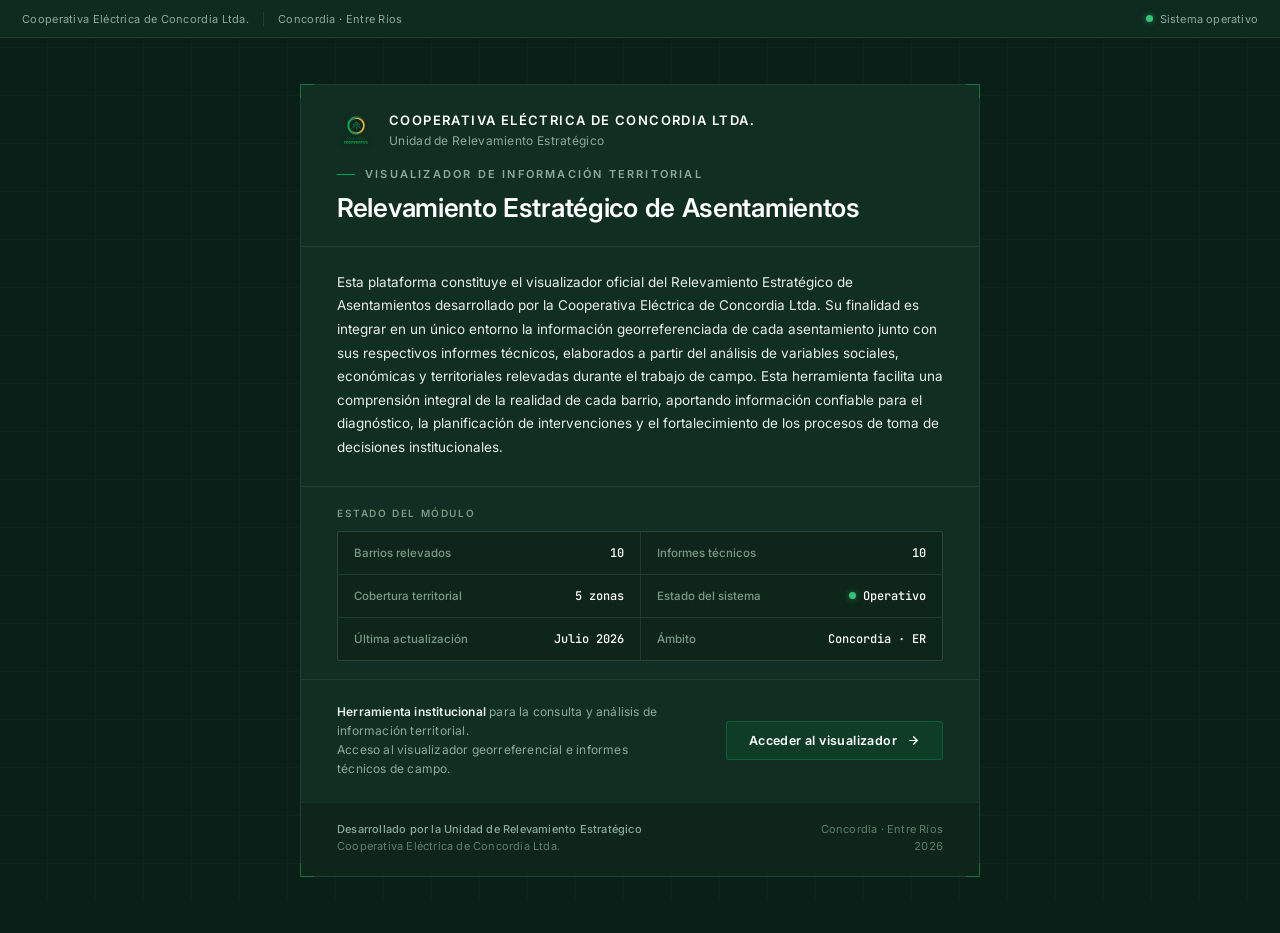
==== commit 17320a9a: "Add files via upload" ====
--- a/index.html
+++ b/index.html
@@ -454,15 +454,15 @@
         <div class="info-grid">
           <div class="info-cell">
             <span class="info-key">Barrios relevados</span>
-            <span class="info-val">09</span>
+            <span class="info-val" id="stat-barrios">09</span>
           </div>
           <div class="info-cell">
             <span class="info-key">Informes técnicos</span>
-            <span class="info-val">09</span>
+            <span class="info-val" id="stat-informes">09</span>
           </div>
           <div class="info-cell">
             <span class="info-key">Cobertura territorial</span>
-            <span class="info-val">4 zonas</span>
+            <span class="info-val" id="stat-zonas">4 zonas</span>
           </div>
           <div class="info-cell">
             <span class="info-key">Estado del sistema</span>
@@ -470,7 +470,7 @@
           </div>
           <div class="info-cell">
             <span class="info-key">Última actualización</span>
-            <span class="info-val">Junio 2026</span>
+            <span class="info-val" id="stat-actualizacion">Junio 2026</span>
           </div>
           <div class="info-cell">
             <span class="info-key">Ámbito</span>
@@ -507,5 +507,57 @@
   </div>
 </div>
 
+
+  <script>
+    // Estadísticas del módulo: se calculan solas a partir de
+    // data/barrios/index.json y barrio.json de cada barrio, el mismo
+    // dato que usa el mapa. Si agregás o quitás barrios, estos números
+    // se actualizan sin tocar este archivo.
+    (async function actualizarEstadisticas() {
+      const MESES = ['enero','febrero','marzo','abril','mayo','junio','julio',
+                     'agosto','septiembre','octubre','noviembre','diciembre'];
+      try {
+        const idx = await fetch('data/barrios/index.json?t=' + Date.now()).then(r => r.json());
+        const publicados = (idx.barrios || []).filter(b => b.estado === 'publicado');
+
+        const elBarrios = document.getElementById('stat-barrios');
+        const elInformes = document.getElementById('stat-informes');
+        if (elBarrios) elBarrios.textContent = String(publicados.length).padStart(2, '0');
+        if (elInformes) elInformes.textContent = String(publicados.length).padStart(2, '0');
+
+        // Zonas únicas y fecha más reciente: piden leer cada barrio.json
+        const detalles = await Promise.all(publicados.map(b =>
+          fetch(`data/barrios/${b.id}/barrio.json?t=` + Date.now())
+            .then(r => r.ok ? r.json() : null)
+            .catch(() => null)
+        ));
+
+        const zonas = new Set();
+        let fechaMasReciente = null;
+        for (const d of detalles) {
+          if (!d) continue;
+          if (d.zona) zonas.add(d.zona.trim());
+          if (d.fechaActualizacion) {
+            const f = new Date(d.fechaActualizacion);
+            if (!isNaN(f) && (!fechaMasReciente || f > fechaMasReciente)) fechaMasReciente = f;
+          }
+        }
+
+        const elZonas = document.getElementById('stat-zonas');
+        if (elZonas && zonas.size) {
+          elZonas.textContent = `${zonas.size} zona${zonas.size === 1 ? '' : 's'}`;
+        }
+
+        const elFecha = document.getElementById('stat-actualizacion');
+        if (elFecha && fechaMasReciente) {
+          elFecha.textContent = `${MESES[fechaMasReciente.getMonth()].charAt(0).toUpperCase()}${MESES[fechaMasReciente.getMonth()].slice(1)} ${fechaMasReciente.getFullYear()}`;
+        }
+      } catch (err) {
+        // Si algo falla (red, formato inesperado), se deja el valor
+        // estático que ya está en el HTML. Nunca rompe la página.
+        console.warn('No se pudieron actualizar las estadísticas del módulo:', err);
+      }
+    })();
+  </script>
 </body>
 </html>
